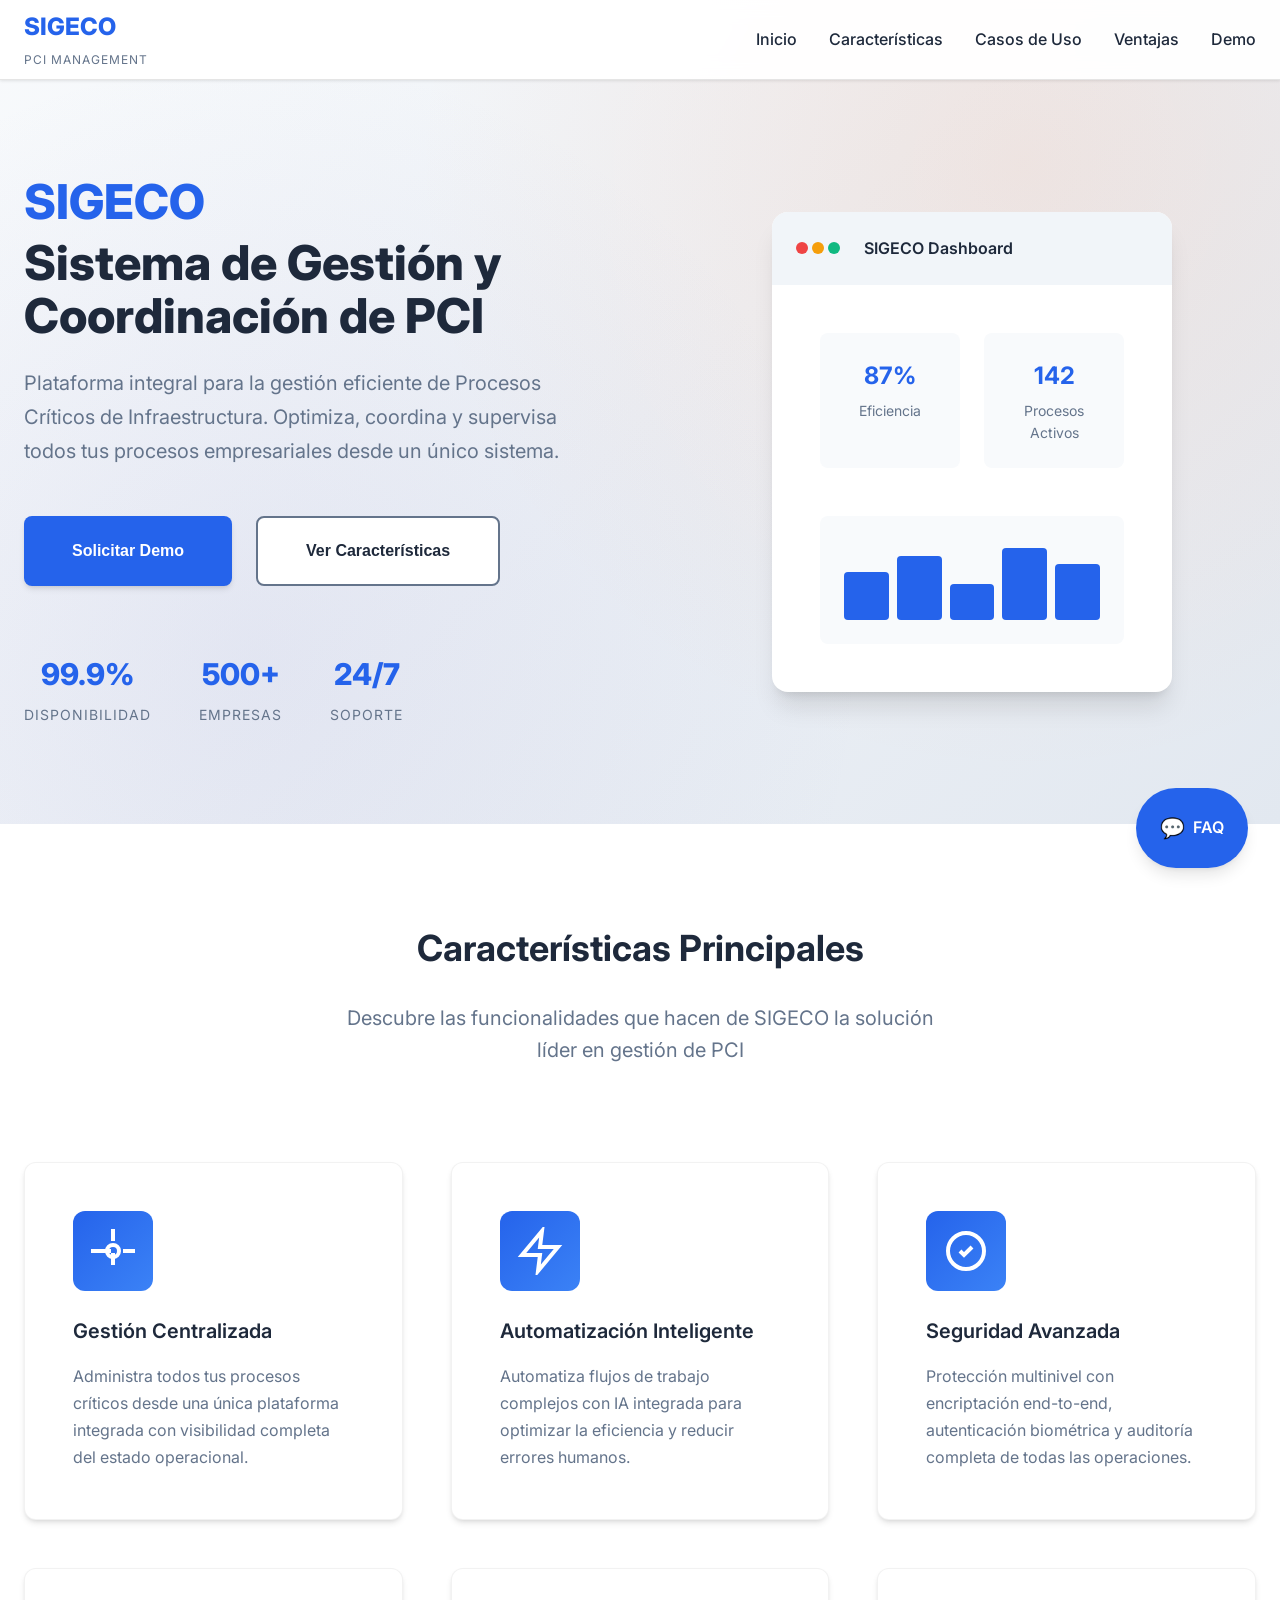
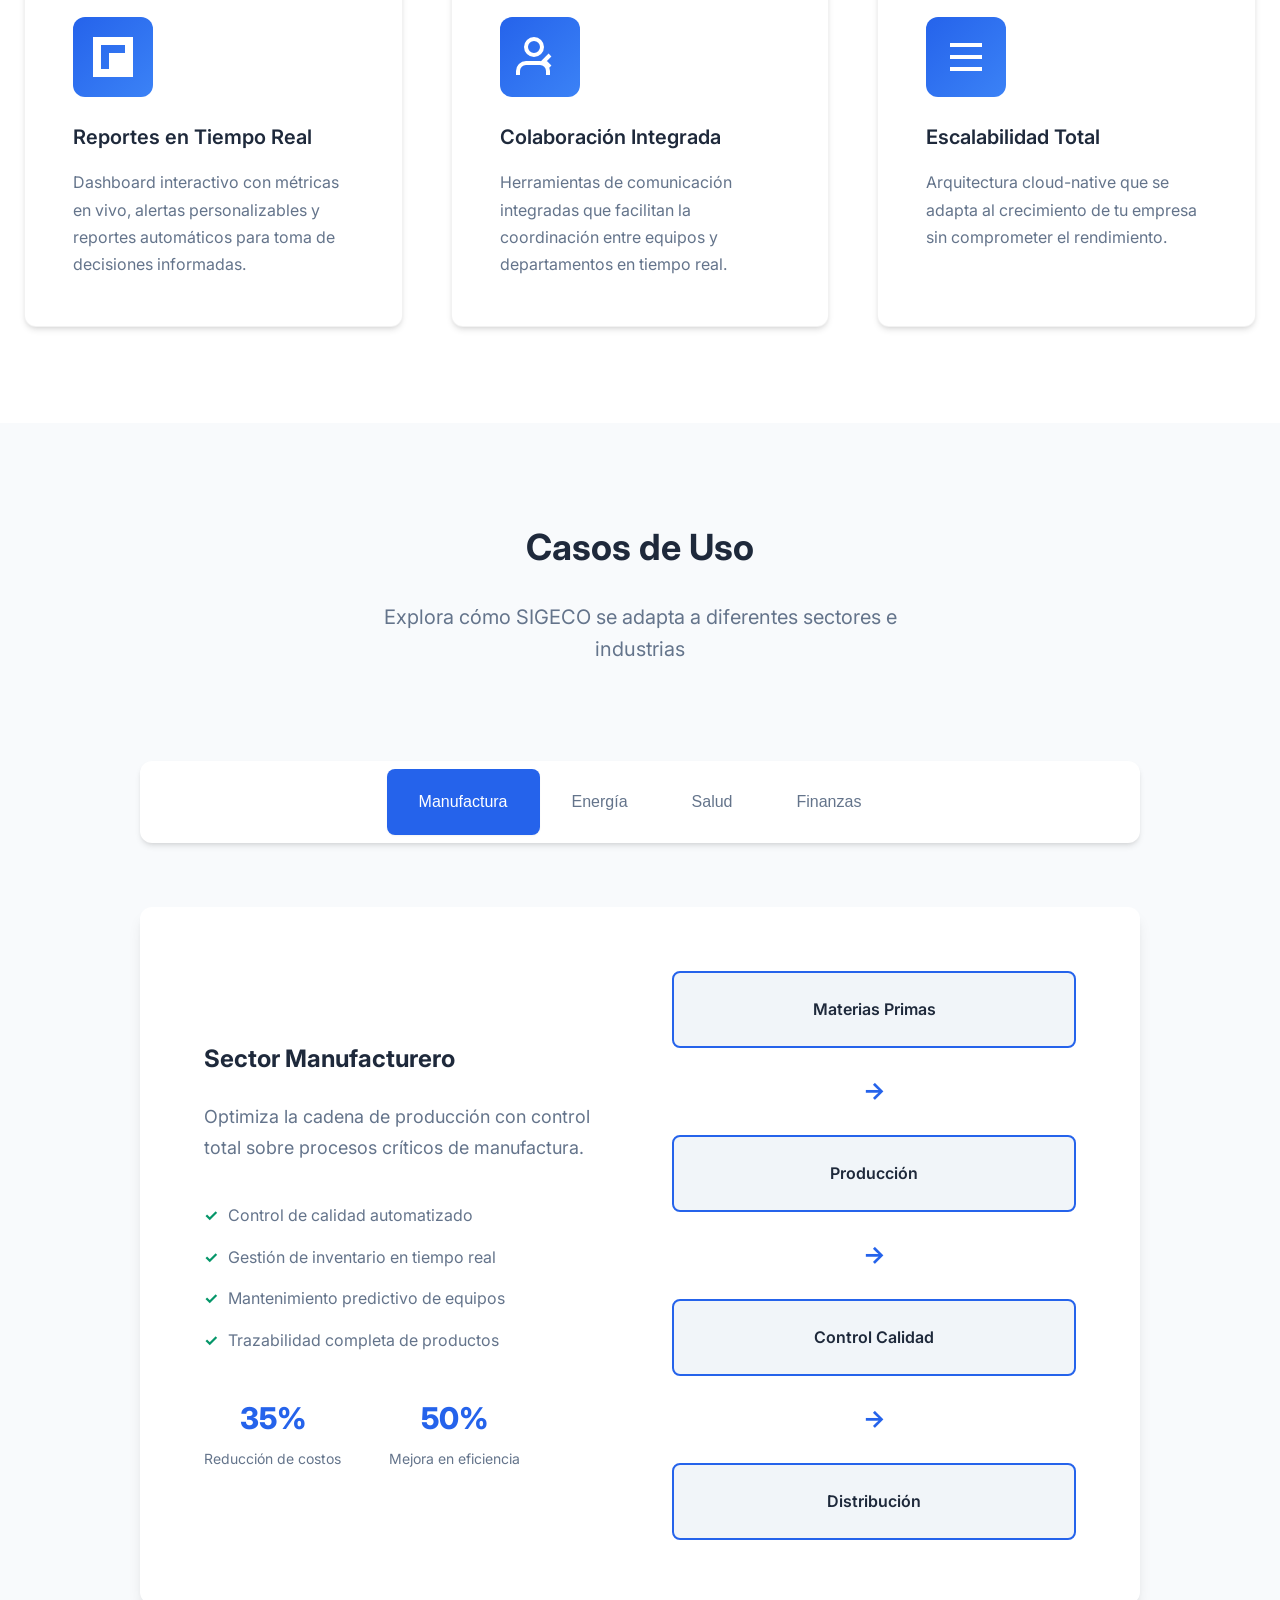
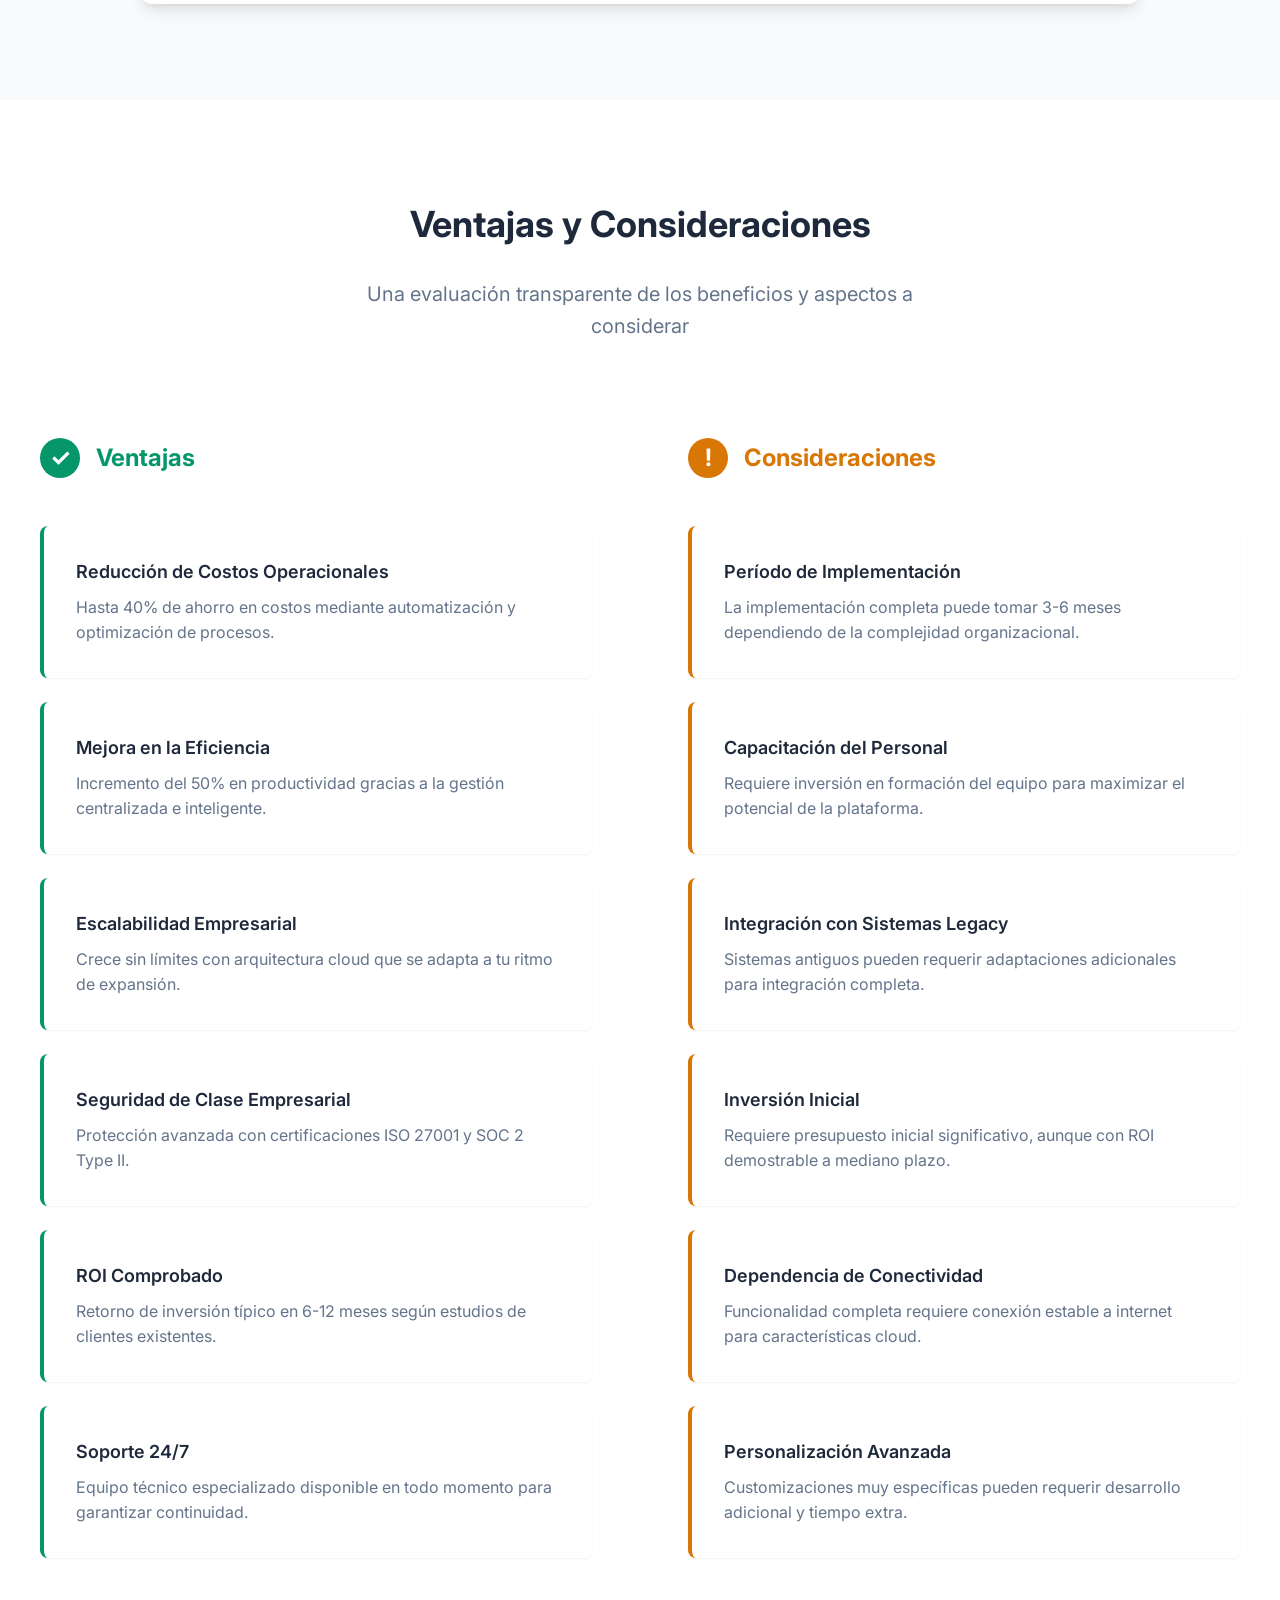
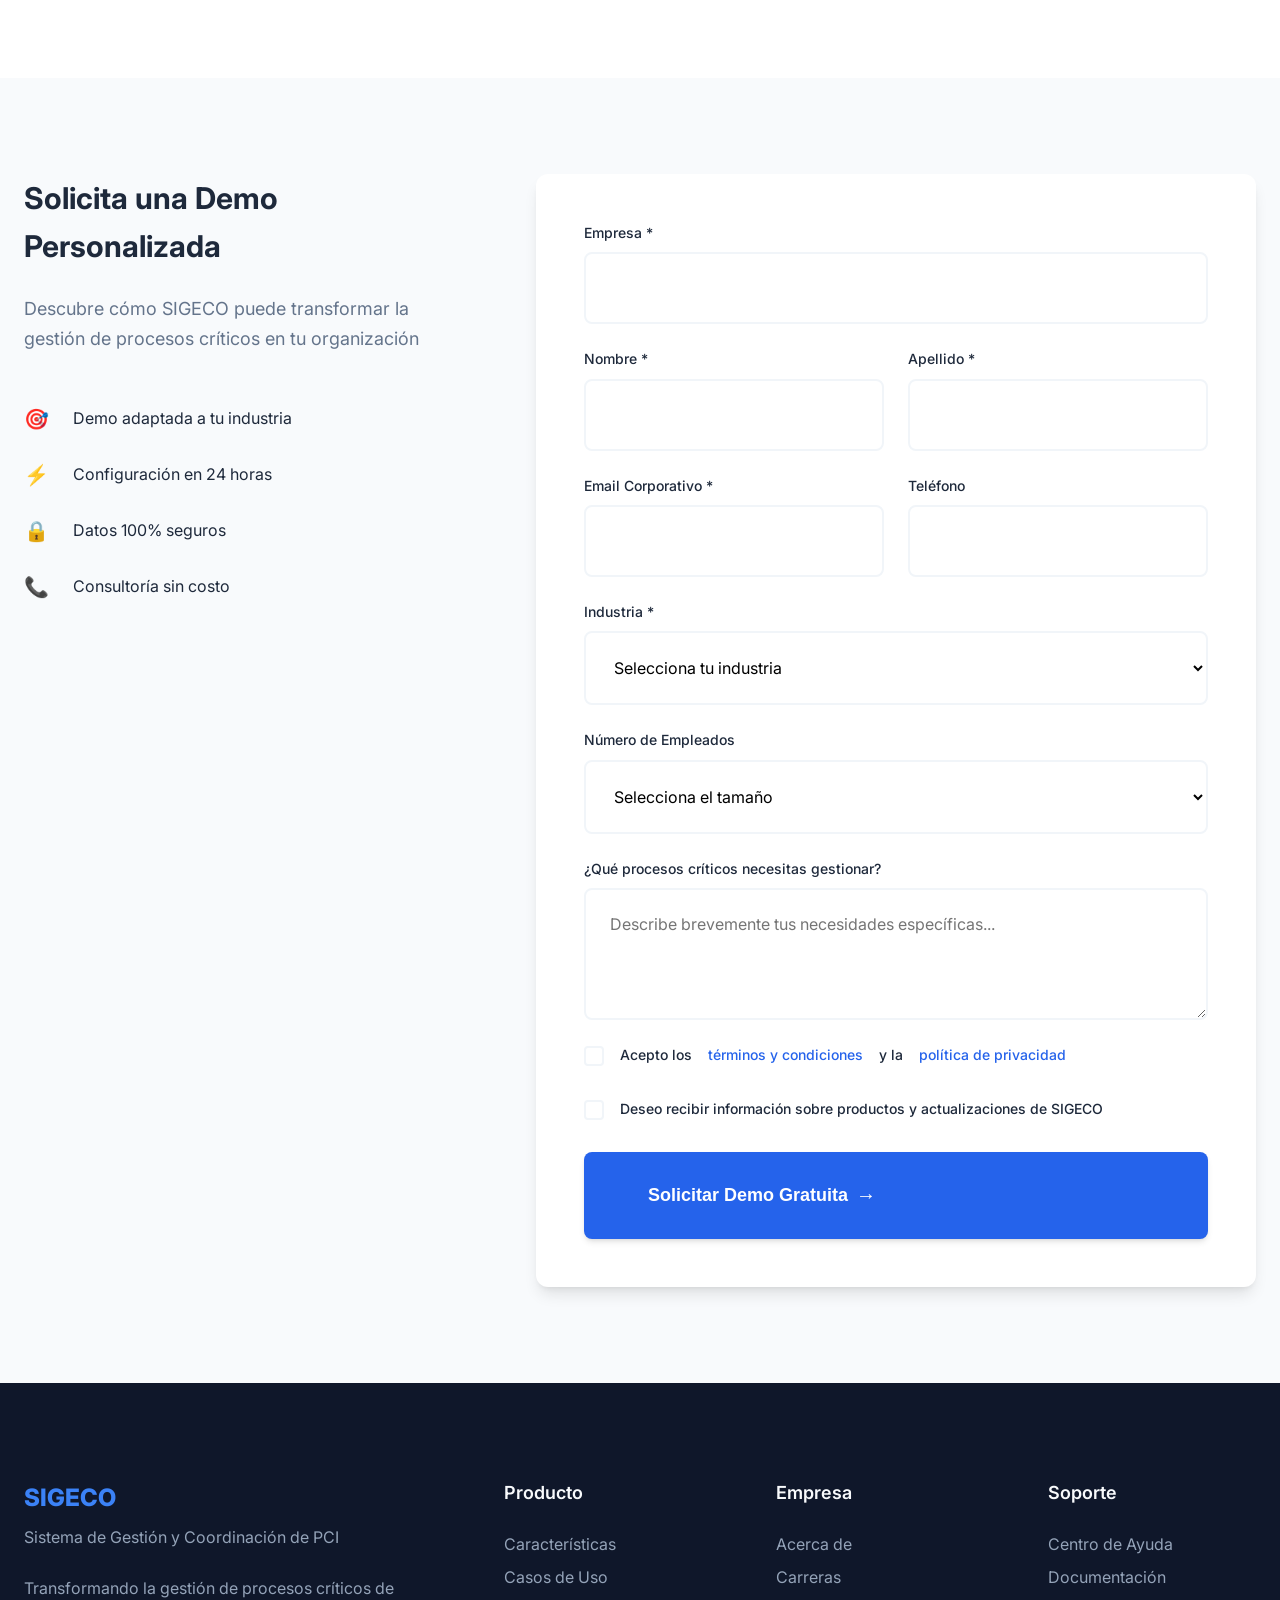
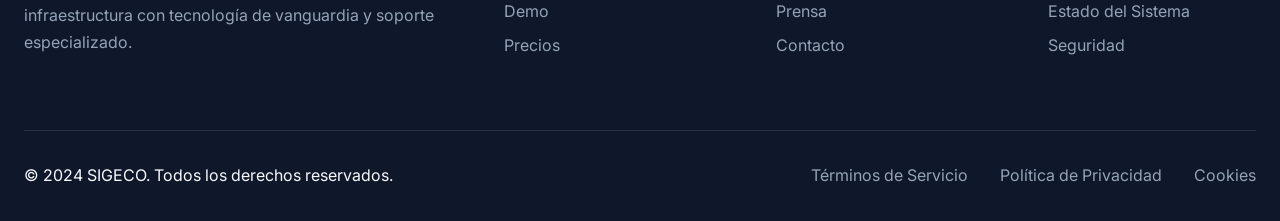
==== index.html @ 0932777c "Complete SIGECO landing page implementation with all required features Co-authored-by: fgarcia93mdz " ====
<!DOCTYPE html>
<html lang="es">
<head>
    <meta charset="UTF-8">
    <meta name="viewport" content="width=device-width, initial-scale=1.0">
    <meta name="description" content="SIGECO - Sistema de Gestión y Coordinación de PCI. Plataforma integral para la gestión eficiente de procesos críticos de infraestructura.">
    <title>SIGECO - Sistema de Gestión y Coordinación de PCI</title>
    <link rel="stylesheet" href="style.css">
    <link rel="preconnect" href="https://fonts.googleapis.com">
    <link rel="preconnect" href="https://fonts.gstatic.com" crossorigin>
    <link href="https://fonts.googleapis.com/css2?family=Inter:wght@300;400;500;600;700;800&display=swap" rel="stylesheet">
</head>
<body>
    <!-- Preloader -->
    <div id="preloader" class="preloader">
        <div class="preloader-spinner">
            <div class="spinner"></div>
            <h2>SIGECO</h2>
            <p>Cargando Sistema de Gestión...</p>
        </div>
    </div>

    <!-- Navigation -->
    <nav class="navbar">
        <div class="nav-container">
            <div class="nav-logo">
                <h1>SIGECO</h1>
                <span>PCI Management</span>
            </div>
            <div class="nav-menu" id="nav-menu">
                <a href="#hero" class="nav-link">Inicio</a>
                <a href="#features" class="nav-link">Características</a>
                <a href="#use-cases" class="nav-link">Casos de Uso</a>
                <a href="#pros-cons" class="nav-link">Ventajas</a>
                <a href="#demo" class="nav-link">Demo</a>
            </div>
            <div class="nav-toggle" id="nav-toggle">
                <span class="bar"></span>
                <span class="bar"></span>
                <span class="bar"></span>
            </div>
        </div>
    </nav>

    <!-- Hero Section -->
    <section id="hero" class="hero">
        <div class="hero-container">
            <div class="hero-content">
                <h1 class="hero-title">
                    <span class="title-highlight">SIGECO</span>
                    Sistema de Gestión y Coordinación de PCI
                </h1>
                <p class="hero-subtitle">
                    Plataforma integral para la gestión eficiente de Procesos Críticos de Infraestructura. 
                    Optimiza, coordina y supervisa todos tus procesos empresariales desde un único sistema.
                </p>
                <div class="hero-buttons">
                    <button class="btn btn-primary" onclick="scrollToDemo()">Solicitar Demo</button>
                    <button class="btn btn-secondary" onclick="scrollToFeatures()">Ver Características</button>
                </div>
                <div class="hero-stats">
                    <div class="stat">
                        <span class="stat-number">99.9%</span>
                        <span class="stat-label">Disponibilidad</span>
                    </div>
                    <div class="stat">
                        <span class="stat-number">500+</span>
                        <span class="stat-label">Empresas</span>
                    </div>
                    <div class="stat">
                        <span class="stat-number">24/7</span>
                        <span class="stat-label">Soporte</span>
                    </div>
                </div>
            </div>
            <div class="hero-visual">
                <div class="hero-card">
                    <div class="card-header">
                        <div class="card-dots">
                            <span></span>
                            <span></span>
                            <span></span>
                        </div>
                        <span class="card-title">SIGECO Dashboard</span>
                    </div>
                    <div class="card-content">
                        <div class="dashboard-metrics">
                            <div class="metric">
                                <div class="metric-value">87%</div>
                                <div class="metric-label">Eficiencia</div>
                            </div>
                            <div class="metric">
                                <div class="metric-value">142</div>
                                <div class="metric-label">Procesos Activos</div>
                            </div>
                        </div>
                        <div class="dashboard-chart">
                            <div class="chart-bars">
                                <div class="bar" style="height: 60%"></div>
                                <div class="bar" style="height: 80%"></div>
                                <div class="bar" style="height: 45%"></div>
                                <div class="bar" style="height: 90%"></div>
                                <div class="bar" style="height: 70%"></div>
                            </div>
                        </div>
                    </div>
                </div>
            </div>
        </div>
    </section>

    <!-- Features Section -->
    <section id="features" class="features">
        <div class="container">
            <div class="section-header">
                <h2 class="section-title">Características Principales</h2>
                <p class="section-subtitle">Descubre las funcionalidades que hacen de SIGECO la solución líder en gestión de PCI</p>
            </div>
            <div class="features-grid">
                <div class="feature-card">
                    <div class="feature-icon">
                        <svg width="48" height="48" viewBox="0 0 24 24" fill="none" stroke="currentColor" stroke-width="2">
                            <circle cx="12" cy="12" r="3"></circle>
                            <path d="M12 1v6m0 6v6m11-7h-6m-6 0H1"></path>
                        </svg>
                    </div>
                    <h3 class="feature-title">Gestión Centralizada</h3>
                    <p class="feature-description">Administra todos tus procesos críticos desde una única plataforma integrada con visibilidad completa del estado operacional.</p>
                </div>
                <div class="feature-card">
                    <div class="feature-icon">
                        <svg width="48" height="48" viewBox="0 0 24 24" fill="none" stroke="currentColor" stroke-width="2">
                            <path d="M13 2L3 14h9l-1 8 10-12h-9l1-8z"></path>
                        </svg>
                    </div>
                    <h3 class="feature-title">Automatización Inteligente</h3>
                    <p class="feature-description">Automatiza flujos de trabajo complejos con IA integrada para optimizar la eficiencia y reducir errores humanos.</p>
                </div>
                <div class="feature-card">
                    <div class="feature-icon">
                        <svg width="48" height="48" viewBox="0 0 24 24" fill="none" stroke="currentColor" stroke-width="2">
                            <path d="M9 12l2 2 4-4m6 2a9 9 0 11-18 0 9 9 0 0118 0z"></path>
                        </svg>
                    </div>
                    <h3 class="feature-title">Seguridad Avanzada</h3>
                    <p class="feature-description">Protección multinivel con encriptación end-to-end, autenticación biométrica y auditoría completa de todas las operaciones.</p>
                </div>
                <div class="feature-card">
                    <div class="feature-icon">
                        <svg width="48" height="48" viewBox="0 0 24 24" fill="none" stroke="currentColor" stroke-width="2">
                            <path d="M3 3v18h18V3H3zm16 16H5V5h14v14zm-8-8h6v2h-6V11zm0 4h6v2h-6v-2z"></path>
                        </svg>
                    </div>
                    <h3 class="feature-title">Reportes en Tiempo Real</h3>
                    <p class="feature-description">Dashboard interactivo con métricas en vivo, alertas personalizables y reportes automáticos para toma de decisiones informadas.</p>
                </div>
                <div class="feature-card">
                    <div class="feature-icon">
                        <svg width="48" height="48" viewBox="0 0 24 24" fill="none" stroke="currentColor" stroke-width="2">
                            <path d="M16 21v-2a4 4 0 00-4-4H5a4 4 0 00-4 4v2m8-10a4 4 0 100-8 4 4 0 000 8zm8 6l-3-3 3-3"></path>
                        </svg>
                    </div>
                    <h3 class="feature-title">Colaboración Integrada</h3>
                    <p class="feature-description">Herramientas de comunicación integradas que facilitan la coordinación entre equipos y departamentos en tiempo real.</p>
                </div>
                <div class="feature-card">
                    <div class="feature-icon">
                        <svg width="48" height="48" viewBox="0 0 24 24" fill="none" stroke="currentColor" stroke-width="2">
                            <path d="M4 6h16M4 12h16M4 18h16"></path>
                        </svg>
                    </div>
                    <h3 class="feature-title">Escalabilidad Total</h3>
                    <p class="feature-description">Arquitectura cloud-native que se adapta al crecimiento de tu empresa sin comprometer el rendimiento.</p>
                </div>
            </div>
        </div>
    </section>

    <!-- Use Cases Section -->
    <section id="use-cases" class="use-cases">
        <div class="container">
            <div class="section-header">
                <h2 class="section-title">Casos de Uso</h2>
                <p class="section-subtitle">Explora cómo SIGECO se adapta a diferentes sectores e industrias</p>
            </div>
            <div class="tabs-container">
                <div class="tabs-header">
                    <button class="tab-button active" data-tab="manufacturing">Manufactura</button>
                    <button class="tab-button" data-tab="energy">Energía</button>
                    <button class="tab-button" data-tab="healthcare">Salud</button>
                    <button class="tab-button" data-tab="finance">Finanzas</button>
                </div>
                <div class="tabs-content">
                    <div id="manufacturing" class="tab-content active">
                        <div class="use-case-content">
                            <div class="use-case-text">
                                <h3>Sector Manufacturero</h3>
                                <p>Optimiza la cadena de producción con control total sobre procesos críticos de manufactura.</p>
                                <ul class="use-case-features">
                                    <li>Control de calidad automatizado</li>
                                    <li>Gestión de inventario en tiempo real</li>
                                    <li>Mantenimiento predictivo de equipos</li>
                                    <li>Trazabilidad completa de productos</li>
                                </ul>
                                <div class="use-case-stats">
                                    <div class="stat-item">
                                        <span class="stat-value">35%</span>
                                        <span class="stat-desc">Reducción de costos</span>
                                    </div>
                                    <div class="stat-item">
                                        <span class="stat-value">50%</span>
                                        <span class="stat-desc">Mejora en eficiencia</span>
                                    </div>
                                </div>
                            </div>
                            <div class="use-case-visual">
                                <div class="manufacturing-diagram">
                                    <div class="process-step">Materias Primas</div>
                                    <div class="process-arrow">→</div>
                                    <div class="process-step">Producción</div>
                                    <div class="process-arrow">→</div>
                                    <div class="process-step">Control Calidad</div>
                                    <div class="process-arrow">→</div>
                                    <div class="process-step">Distribución</div>
                                </div>
                            </div>
                        </div>
                    </div>
                    <div id="energy" class="tab-content">
                        <div class="use-case-content">
                            <div class="use-case-text">
                                <h3>Sector Energético</h3>
                                <p>Gestiona infraestructura crítica energética con máxima confiabilidad y eficiencia operacional.</p>
                                <ul class="use-case-features">
                                    <li>Monitoreo de red eléctrica</li>
                                    <li>Gestión de demanda inteligente</li>
                                    <li>Mantenimiento preventivo</li>
                                    <li>Análisis predictivo de fallos</li>
                                </ul>
                                <div class="use-case-stats">
                                    <div class="stat-item">
                                        <span class="stat-value">99.8%</span>
                                        <span class="stat-desc">Disponibilidad del sistema</span>
                                    </div>
                                    <div class="stat-item">
                                        <span class="stat-value">40%</span>
                                        <span class="stat-desc">Reducción de interrupciones</span>
                                    </div>
                                </div>
                            </div>
                            <div class="use-case-visual">
                                <div class="energy-diagram">
                                    <div class="energy-node">Generación</div>
                                    <div class="energy-node">Transmisión</div>
                                    <div class="energy-node">Distribución</div>
                                    <div class="energy-node">Consumo</div>
                                </div>
                            </div>
                        </div>
                    </div>
                    <div id="healthcare" class="tab-content">
                        <div class="use-case-content">
                            <div class="use-case-text">
                                <h3>Sector Salud</h3>
                                <p>Coordina procesos críticos hospitalarios garantizando la continuidad de servicios médicos esenciales.</p>
                                <ul class="use-case-features">
                                    <li>Gestión de equipos médicos críticos</li>
                                    <li>Coordinación de servicios de emergencia</li>
                                    <li>Control de suministros médicos</li>
                                    <li>Gestión de recursos humanos</li>
                                </ul>
                                <div class="use-case-stats">
                                    <div class="stat-item">
                                        <span class="stat-value">25%</span>
                                        <span class="stat-desc">Mejora en tiempos de respuesta</span>
                                    </div>
                                    <div class="stat-item">
                                        <span class="stat-value">98%</span>
                                        <span class="stat-desc">Disponibilidad de equipos</span>
                                    </div>
                                </div>
                            </div>
                            <div class="use-case-visual">
                                <div class="healthcare-diagram">
                                    <div class="medical-unit">UCI</div>
                                    <div class="medical-unit">Emergencias</div>
                                    <div class="medical-unit">Quirófanos</div>
                                    <div class="medical-unit">Laboratorios</div>
                                </div>
                            </div>
                        </div>
                    </div>
                    <div id="finance" class="tab-content">
                        <div class="use-case-content">
                            <div class="use-case-text">
                                <h3>Sector Financiero</h3>
                                <p>Asegura la continuidad de servicios financieros críticos con máxima seguridad y compliance.</p>
                                <ul class="use-case-features">
                                    <li>Gestión de riesgos operacionales</li>
                                    <li>Continuidad de servicios críticos</li>
                                    <li>Cumplimiento regulatorio automático</li>
                                    <li>Monitoreo de transacciones</li>
                                </ul>
                                <div class="use-case-stats">
                                    <div class="stat-item">
                                        <span class="stat-value">100%</span>
                                        <span class="stat-desc">Cumplimiento normativo</span>
                                    </div>
                                    <div class="stat-item">
                                        <span class="stat-value">60%</span>
                                        <span class="stat-desc">Reducción de riesgos</span>
                                    </div>
                                </div>
                            </div>
                            <div class="use-case-visual">
                                <div class="finance-diagram">
                                    <div class="finance-service">Banca Online</div>
                                    <div class="finance-service">Pagos</div>
                                    <div class="finance-service">Trading</div>
                                    <div class="finance-service">Compliance</div>
                                </div>
                            </div>
                        </div>
                    </div>
                </div>
            </div>
        </div>
    </section>

    <!-- Pros & Cons Section -->
    <section id="pros-cons" class="pros-cons">
        <div class="container">
            <div class="section-header">
                <h2 class="section-title">Ventajas y Consideraciones</h2>
                <p class="section-subtitle">Una evaluación transparente de los beneficios y aspectos a considerar</p>
            </div>
            <div class="pros-cons-grid">
                <div class="pros-section">
                    <h3 class="pros-title">
                        <span class="pros-icon">✓</span>
                        Ventajas
                    </h3>
                    <div class="pros-list">
                        <div class="pro-item">
                            <h4>Reducción de Costos Operacionales</h4>
                            <p>Hasta 40% de ahorro en costos mediante automatización y optimización de procesos.</p>
                        </div>
                        <div class="pro-item">
                            <h4>Mejora en la Eficiencia</h4>
                            <p>Incremento del 50% en productividad gracias a la gestión centralizada e inteligente.</p>
                        </div>
                        <div class="pro-item">
                            <h4>Escalabilidad Empresarial</h4>
                            <p>Crece sin límites con arquitectura cloud que se adapta a tu ritmo de expansión.</p>
                        </div>
                        <div class="pro-item">
                            <h4>Seguridad de Clase Empresarial</h4>
                            <p>Protección avanzada con certificaciones ISO 27001 y SOC 2 Type II.</p>
                        </div>
                        <div class="pro-item">
                            <h4>ROI Comprobado</h4>
                            <p>Retorno de inversión típico en 6-12 meses según estudios de clientes existentes.</p>
                        </div>
                        <div class="pro-item">
                            <h4>Soporte 24/7</h4>
                            <p>Equipo técnico especializado disponible en todo momento para garantizar continuidad.</p>
                        </div>
                    </div>
                </div>
                <div class="cons-section">
                    <h3 class="cons-title">
                        <span class="cons-icon">!</span>
                        Consideraciones
                    </h3>
                    <div class="cons-list">
                        <div class="con-item">
                            <h4>Período de Implementación</h4>
                            <p>La implementación completa puede tomar 3-6 meses dependiendo de la complejidad organizacional.</p>
                        </div>
                        <div class="con-item">
                            <h4>Capacitación del Personal</h4>
                            <p>Requiere inversión en formación del equipo para maximizar el potencial de la plataforma.</p>
                        </div>
                        <div class="con-item">
                            <h4>Integración con Sistemas Legacy</h4>
                            <p>Sistemas antiguos pueden requerir adaptaciones adicionales para integración completa.</p>
                        </div>
                        <div class="con-item">
                            <h4>Inversión Inicial</h4>
                            <p>Requiere presupuesto inicial significativo, aunque con ROI demostrable a mediano plazo.</p>
                        </div>
                        <div class="con-item">
                            <h4>Dependencia de Conectividad</h4>
                            <p>Funcionalidad completa requiere conexión estable a internet para características cloud.</p>
                        </div>
                        <div class="con-item">
                            <h4>Personalización Avanzada</h4>
                            <p>Customizaciones muy específicas pueden requerir desarrollo adicional y tiempo extra.</p>
                        </div>
                    </div>
                </div>
            </div>
        </div>
    </section>

    <!-- Demo Form Section -->
    <section id="demo" class="demo">
        <div class="container">
            <div class="demo-content">
                <div class="demo-info">
                    <h2 class="demo-title">Solicita una Demo Personalizada</h2>
                    <p class="demo-subtitle">Descubre cómo SIGECO puede transformar la gestión de procesos críticos en tu organización</p>
                    <div class="demo-benefits">
                        <div class="benefit-item">
                            <span class="benefit-icon">🎯</span>
                            <span>Demo adaptada a tu industria</span>
                        </div>
                        <div class="benefit-item">
                            <span class="benefit-icon">⚡</span>
                            <span>Configuración en 24 horas</span>
                        </div>
                        <div class="benefit-item">
                            <span class="benefit-icon">🔒</span>
                            <span>Datos 100% seguros</span>
                        </div>
                        <div class="benefit-item">
                            <span class="benefit-icon">📞</span>
                            <span>Consultoría sin costo</span>
                        </div>
                    </div>
                </div>
                <div class="demo-form-container">
                    <form id="demo-form" class="demo-form">
                        <div class="form-group">
                            <label for="company">Empresa *</label>
                            <input type="text" id="company" name="company" required>
                        </div>
                        <div class="form-row">
                            <div class="form-group">
                                <label for="firstName">Nombre *</label>
                                <input type="text" id="firstName" name="firstName" required>
                            </div>
                            <div class="form-group">
                                <label for="lastName">Apellido *</label>
                                <input type="text" id="lastName" name="lastName" required>
                            </div>
                        </div>
                        <div class="form-row">
                            <div class="form-group">
                                <label for="email">Email Corporativo *</label>
                                <input type="email" id="email" name="email" required>
                            </div>
                            <div class="form-group">
                                <label for="phone">Teléfono</label>
                                <input type="tel" id="phone" name="phone">
                            </div>
                        </div>
                        <div class="form-group">
                            <label for="industry">Industria *</label>
                            <select id="industry" name="industry" required>
                                <option value="">Selecciona tu industria</option>
                                <option value="manufacturing">Manufactura</option>
                                <option value="energy">Energía y Utilities</option>
                                <option value="healthcare">Salud</option>
                                <option value="finance">Servicios Financieros</option>
                                <option value="retail">Retail</option>
                                <option value="logistics">Logística y Transporte</option>
                                <option value="other">Otro</option>
                            </select>
                        </div>
                        <div class="form-group">
                            <label for="employees">Número de Empleados</label>
                            <select id="employees" name="employees">
                                <option value="">Selecciona el tamaño</option>
                                <option value="1-50">1-50 empleados</option>
                                <option value="51-200">51-200 empleados</option>
                                <option value="201-1000">201-1000 empleados</option>
                                <option value="1000+">Más de 1000 empleados</option>
                            </select>
                        </div>
                        <div class="form-group">
                            <label for="message">¿Qué procesos críticos necesitas gestionar?</label>
                            <textarea id="message" name="message" rows="4" placeholder="Describe brevemente tus necesidades específicas..."></textarea>
                        </div>
                        <div class="form-group checkbox-group">
                            <label class="checkbox-label">
                                <input type="checkbox" id="terms" name="terms" required>
                                <span class="checkbox-custom"></span>
                                Acepto los <a href="#" class="link">términos y condiciones</a> y la <a href="#" class="link">política de privacidad</a>
                            </label>
                        </div>
                        <div class="form-group checkbox-group">
                            <label class="checkbox-label">
                                <input type="checkbox" id="newsletter" name="newsletter">
                                <span class="checkbox-custom"></span>
                                Deseo recibir información sobre productos y actualizaciones de SIGECO
                            </label>
                        </div>
                        <button type="submit" class="btn btn-primary btn-large">
                            Solicitar Demo Gratuita
                            <span class="btn-arrow">→</span>
                        </button>
                    </form>
                </div>
            </div>
        </div>
    </section>

    <!-- FAQ Floating Chat -->
    <div id="faq-chat" class="faq-chat">
        <div class="faq-toggle" id="faq-toggle">
            <span class="faq-icon">💬</span>
            <span class="faq-text">FAQ</span>
        </div>
        <div class="faq-panel" id="faq-panel">
            <div class="faq-header">
                <h3>Preguntas Frecuentes</h3>
                <button class="faq-close" id="faq-close">×</button>
            </div>
            <div class="faq-content">
                <div class="faq-item">
                    <button class="faq-question" data-faq="1">
                        ¿Qué tiempo toma implementar SIGECO?
                        <span class="faq-arrow">+</span>
                    </button>
                    <div class="faq-answer" id="faq-1">
                        <p>El tiempo de implementación varía según el tamaño y complejidad de tu organización. Típicamente:</p>
                        <ul>
                            <li>Empresas pequeñas (1-50 empleados): 4-8 semanas</li>
                            <li>Empresas medianas (51-500 empleados): 8-16 semanas</li>
                            <li>Empresas grandes (500+ empleados): 16-24 semanas</li>
                        </ul>
                        <p>Incluimos migración de datos, capacitación y soporte completo durante todo el proceso.</p>
                    </div>
                </div>
                <div class="faq-item">
                    <button class="faq-question" data-faq="2">
                        ¿SIGECO se integra con nuestros sistemas actuales?
                        <span class="faq-arrow">+</span>
                    </button>
                    <div class="faq-answer" id="faq-2">
                        <p>Sí, SIGECO cuenta con más de 200 integraciones pre-construidas con sistemas populares como:</p>
                        <ul>
                            <li>ERP: SAP, Oracle, Microsoft Dynamics</li>
                            <li>CRM: Salesforce, HubSpot, Microsoft CRM</li>
                            <li>Herramientas de productividad: Microsoft 365, Google Workspace</li>
                            <li>Sistemas de monitoreo: Nagios, Zabbix, DataDog</li>
                        </ul>
                        <p>También ofrecemos APIs REST y webhooks para integraciones personalizadas.</p>
                    </div>
                </div>
                <div class="faq-item">
                    <button class="faq-question" data-faq="3">
                        ¿Qué nivel de seguridad ofrece la plataforma?
                        <span class="faq-arrow">+</span>
                    </button>
                    <div class="faq-answer" id="faq-3">
                        <p>SIGECO implementa seguridad de nivel empresarial con:</p>
                        <ul>
                            <li>Encriptación AES-256 en tránsito y en reposo</li>
                            <li>Autenticación multifactor (MFA) obligatoria</li>
                            <li>Certificaciones ISO 27001, SOC 2 Type II</li>
                            <li>Auditorías de seguridad trimestrales</li>
                            <li>Backup automático con recuperación point-in-time</li>
                            <li>Cumplimiento GDPR, CCPA y regulaciones locales</li>
                        </ul>
                    </div>
                </div>
                <div class="faq-item">
                    <button class="faq-question" data-faq="4">
                        ¿Cuál es el costo de SIGECO?
                        <span class="faq-arrow">+</span>
                    </button>
                    <div class="faq-answer" id="faq-4">
                        <p>Ofrecemos planes flexibles basados en el tamaño de tu organización y funcionalidades requeridas:</p>
                        <ul>
                            <li><strong>Starter:</strong> Para equipos de 1-25 usuarios</li>
                            <li><strong>Professional:</strong> Para empresas de 25-100 usuarios</li>
                            <li><strong>Enterprise:</strong> Para organizaciones de 100+ usuarios</li>
                            <li><strong>Custom:</strong> Soluciones personalizadas para grandes corporaciones</li>
                        </ul>
                        <p>Contacta con nuestro equipo para una cotización personalizada y demo gratuita.</p>
                    </div>
                </div>
                <div class="faq-item">
                    <button class="faq-question" data-faq="5">
                        ¿Qué soporte técnico está incluido?
                        <span class="faq-arrow">+</span>
                    </button>
                    <div class="faq-answer" id="faq-5">
                        <p>Todos nuestros planes incluyen:</p>
                        <ul>
                            <li>Soporte técnico 24/7 vía email, chat y teléfono</li>
                            <li>Gerente de cuenta dedicado</li>
                            <li>Capacitación inicial completa para tu equipo</li>
                            <li>Documentación técnica y base de conocimientos</li>
                            <li>Actualizaciones automáticas sin costo adicional</li>
                            <li>SLA garantizado de 99.9% de disponibilidad</li>
                        </ul>
                    </div>
                </div>
            </div>
        </div>
    </div>

    <!-- Footer -->
    <footer class="footer">
        <div class="container">
            <div class="footer-content">
                <div class="footer-section">
                    <div class="footer-logo">
                        <h3>SIGECO</h3>
                        <p>Sistema de Gestión y Coordinación de PCI</p>
                    </div>
                    <p class="footer-description">
                        Transformando la gestión de procesos críticos de infraestructura con tecnología de vanguardia y soporte especializado.
                    </p>
                </div>
                <div class="footer-section">
                    <h4>Producto</h4>
                    <ul class="footer-links">
                        <li><a href="#features">Características</a></li>
                        <li><a href="#use-cases">Casos de Uso</a></li>
                        <li><a href="#demo">Demo</a></li>
                        <li><a href="#">Precios</a></li>
                    </ul>
                </div>
                <div class="footer-section">
                    <h4>Empresa</h4>
                    <ul class="footer-links">
                        <li><a href="#">Acerca de</a></li>
                        <li><a href="#">Carreras</a></li>
                        <li><a href="#">Prensa</a></li>
                        <li><a href="#">Contacto</a></li>
                    </ul>
                </div>
                <div class="footer-section">
                    <h4>Soporte</h4>
                    <ul class="footer-links">
                        <li><a href="#">Centro de Ayuda</a></li>
                        <li><a href="#">Documentación</a></li>
                        <li><a href="#">Estado del Sistema</a></li>
                        <li><a href="#">Seguridad</a></li>
                    </ul>
                </div>
            </div>
            <div class="footer-bottom">
                <p>&copy; 2024 SIGECO. Todos los derechos reservados.</p>
                <div class="footer-legal">
                    <a href="#">Términos de Servicio</a>
                    <a href="#">Política de Privacidad</a>
                    <a href="#">Cookies</a>
                </div>
            </div>
        </div>
    </footer>

    <script src="script.js"></script>
</body>
</html>
---- style.css ----
/* CSS Custom Properties */
:root {
    /* Colors */
    --primary-color: #2563eb;
    --primary-dark: #1d4ed8;
    --primary-light: #3b82f6;
    --secondary-color: #64748b;
    --accent-color: #10b981;
    --success-color: #059669;
    --warning-color: #d97706;
    --error-color: #dc2626;
    
    /* Text Colors */
    --text-primary: #1e293b;
    --text-secondary: #64748b;
    --text-muted: #94a3b8;
    --text-light: #f8fafc;
    
    /* Background Colors */
    --bg-primary: #ffffff;
    --bg-secondary: #f8fafc;
    --bg-accent: #f1f5f9;
    --bg-dark: #0f172a;
    --bg-gradient: linear-gradient(135deg, #667eea 0%, #764ba2 100%);
    
    /* Shadows */
    --shadow-sm: 0 1px 2px 0 rgb(0 0 0 / 0.05);
    --shadow-md: 0 4px 6px -1px rgb(0 0 0 / 0.1), 0 2px 4px -2px rgb(0 0 0 / 0.1);
    --shadow-lg: 0 10px 15px -3px rgb(0 0 0 / 0.1), 0 4px 6px -4px rgb(0 0 0 / 0.1);
    --shadow-xl: 0 20px 25px -5px rgb(0 0 0 / 0.1), 0 8px 10px -6px rgb(0 0 0 / 0.1);
    
    /* Typography */
    --font-family: 'Inter', -apple-system, BlinkMacSystemFont, 'Segoe UI', sans-serif;
    --font-size-xs: 0.75rem;
    --font-size-sm: 0.875rem;
    --font-size-base: 1rem;
    --font-size-lg: 1.125rem;
    --font-size-xl: 1.25rem;
    --font-size-2xl: 1.5rem;
    --font-size-3xl: 1.875rem;
    --font-size-4xl: 2.25rem;
    --font-size-5xl: 3rem;
    --font-size-6xl: 3.75rem;
    
    /* Spacing */
    --spacing-xs: 0.25rem;
    --spacing-sm: 0.5rem;
    --spacing-md: 1rem;
    --spacing-lg: 1.5rem;
    --spacing-xl: 2rem;
    --spacing-2xl: 3rem;
    --spacing-3xl: 4rem;
    --spacing-4xl: 6rem;
    
    /* Border Radius */
    --border-radius-sm: 0.25rem;
    --border-radius-md: 0.375rem;
    --border-radius-lg: 0.5rem;
    --border-radius-xl: 0.75rem;
    --border-radius-2xl: 1rem;
    --border-radius-full: 9999px;
    
    /* Transitions */
    --transition-fast: 150ms ease-in-out;
    --transition-normal: 300ms ease-in-out;
    --transition-slow: 500ms ease-in-out;
    
    /* Layout */
    --container-max-width: 1280px;
    --navbar-height: 80px;
}

/* Reset and Base Styles */
* {
    margin: 0;
    padding: 0;
    box-sizing: border-box;
}

html {
    scroll-behavior: smooth;
    font-size: 16px;
}

body {
    font-family: var(--font-family);
    line-height: 1.6;
    color: var(--text-primary);
    background-color: var(--bg-primary);
    overflow-x: hidden;
}

.container {
    max-width: var(--container-max-width);
    margin: 0 auto;
    padding: 0 var(--spacing-lg);
}

/* Preloader Styles */
.preloader {
    position: fixed;
    top: 0;
    left: 0;
    width: 100%;
    height: 100%;
    background: linear-gradient(135deg, var(--primary-color), var(--primary-dark));
    display: flex;
    align-items: center;
    justify-content: center;
    z-index: 10000;
    transition: opacity var(--transition-slow), visibility var(--transition-slow);
}

.preloader.hidden {
    opacity: 0;
    visibility: hidden;
}

.preloader-spinner {
    text-align: center;
    color: white;
}

.spinner {
    width: 60px;
    height: 60px;
    border: 3px solid rgba(255, 255, 255, 0.3);
    border-top: 3px solid white;
    border-radius: 50%;
    margin: 0 auto var(--spacing-lg);
    animation: spin 1s linear infinite;
}

.preloader h2 {
    font-size: var(--font-size-3xl);
    font-weight: 700;
    margin-bottom: var(--spacing-sm);
    letter-spacing: 2px;
}

.preloader p {
    font-size: var(--font-size-lg);
    opacity: 0.9;
}

@keyframes spin {
    0% { transform: rotate(0deg); }
    100% { transform: rotate(360deg); }
}

/* Navigation Styles */
.navbar {
    position: fixed;
    top: 0;
    left: 0;
    width: 100%;
    height: var(--navbar-height);
    background: rgba(255, 255, 255, 0.95);
    backdrop-filter: blur(10px);
    border-bottom: 1px solid rgba(0, 0, 0, 0.1);
    z-index: 1000;
    transition: all var(--transition-normal);
}

.nav-container {
    display: flex;
    align-items: center;
    justify-content: space-between;
    height: 100%;
    max-width: var(--container-max-width);
    margin: 0 auto;
    padding: 0 var(--spacing-lg);
}

.nav-logo h1 {
    font-size: var(--font-size-2xl);
    font-weight: 800;
    color: var(--primary-color);
    margin-bottom: 0;
}

.nav-logo span {
    font-size: var(--font-size-xs);
    color: var(--text-secondary);
    text-transform: uppercase;
    letter-spacing: 1px;
}

.nav-menu {
    display: flex;
    align-items: center;
    gap: var(--spacing-xl);
}

.nav-link {
    text-decoration: none;
    color: var(--text-primary);
    font-weight: 500;
    transition: color var(--transition-fast);
    position: relative;
}

.nav-link:hover {
    color: var(--primary-color);
}

.nav-link::after {
    content: '';
    position: absolute;
    bottom: -5px;
    left: 0;
    width: 0;
    height: 2px;
    background: var(--primary-color);
    transition: width var(--transition-normal);
}

.nav-link:hover::after {
    width: 100%;
}

.nav-toggle {
    display: none;
    flex-direction: column;
    cursor: pointer;
    gap: 4px;
}

.bar {
    width: 25px;
    height: 3px;
    background: var(--text-primary);
    transition: var(--transition-fast);
}

.nav-toggle.active .bar:nth-child(1) {
    transform: rotate(45deg) translate(5px, 5px);
}

.nav-toggle.active .bar:nth-child(2) {
    opacity: 0;
}

.nav-toggle.active .bar:nth-child(3) {
    transform: rotate(-45deg) translate(7px, -6px);
}

/* Hero Section */
.hero {
    padding: calc(var(--navbar-height) + var(--spacing-4xl)) 0 var(--spacing-4xl);
    background: linear-gradient(135deg, #f8fafc 0%, #e2e8f0 100%);
    position: relative;
    overflow: hidden;
}

.hero::before {
    content: '';
    position: absolute;
    top: 0;
    left: 0;
    right: 0;
    bottom: 0;
    background-image: 
        radial-gradient(circle at 20% 80%, rgba(120, 119, 198, 0.1) 0%, transparent 50%),
        radial-gradient(circle at 80% 20%, rgba(255, 119, 48, 0.1) 0%, transparent 50%);
    pointer-events: none;
}

.hero-container {
    display: grid;
    grid-template-columns: 1fr 1fr;
    gap: var(--spacing-4xl);
    align-items: center;
    max-width: var(--container-max-width);
    margin: 0 auto;
    padding: 0 var(--spacing-lg);
    position: relative;
    z-index: 1;
}

.hero-title {
    font-size: var(--font-size-5xl);
    font-weight: 800;
    line-height: 1.1;
    margin-bottom: var(--spacing-lg);
    color: var(--text-primary);
}

.title-highlight {
    color: var(--primary-color);
    display: block;
    margin-bottom: var(--spacing-sm);
}

.hero-subtitle {
    font-size: var(--font-size-xl);
    color: var(--text-secondary);
    margin-bottom: var(--spacing-2xl);
    line-height: 1.7;
}

.hero-buttons {
    display: flex;
    gap: var(--spacing-lg);
    margin-bottom: var(--spacing-3xl);
}

.btn {
    padding: var(--spacing-lg) var(--spacing-2xl);
    border: none;
    border-radius: var(--border-radius-lg);
    font-size: var(--font-size-base);
    font-weight: 600;
    cursor: pointer;
    transition: all var(--transition-normal);
    text-decoration: none;
    display: inline-flex;
    align-items: center;
    gap: var(--spacing-sm);
}

.btn-primary {
    background: var(--primary-color);
    color: white;
    box-shadow: var(--shadow-md);
}

.btn-primary:hover {
    background: var(--primary-dark);
    transform: translateY(-2px);
    box-shadow: var(--shadow-lg);
}

.btn-secondary {
    background: white;
    color: var(--text-primary);
    border: 2px solid var(--text-secondary);
}

.btn-secondary:hover {
    border-color: var(--primary-color);
    color: var(--primary-color);
    transform: translateY(-2px);
}

.btn-large {
    padding: var(--spacing-xl) var(--spacing-3xl);
    font-size: var(--font-size-lg);
}

.btn-arrow {
    font-size: var(--font-size-xl);
    transition: transform var(--transition-fast);
}

.btn:hover .btn-arrow {
    transform: translateX(4px);
}

.hero-stats {
    display: flex;
    gap: var(--spacing-2xl);
}

.stat {
    text-align: center;
}

.stat-number {
    display: block;
    font-size: var(--font-size-3xl);
    font-weight: 800;
    color: var(--primary-color);
    margin-bottom: var(--spacing-xs);
}

.stat-label {
    font-size: var(--font-size-sm);
    color: var(--text-secondary);
    text-transform: uppercase;
    letter-spacing: 1px;
}

.hero-visual {
    display: flex;
    justify-content: center;
    align-items: center;
}

.hero-card {
    background: white;
    border-radius: var(--border-radius-2xl);
    box-shadow: var(--shadow-xl);
    overflow: hidden;
    width: 100%;
    max-width: 400px;
    animation: float 6s ease-in-out infinite;
}

@keyframes float {
    0%, 100% { transform: translateY(0px); }
    50% { transform: translateY(-20px); }
}

.card-header {
    background: var(--bg-accent);
    padding: var(--spacing-lg);
    display: flex;
    align-items: center;
    gap: var(--spacing-lg);
}

.card-dots {
    display: flex;
    gap: var(--spacing-xs);
}

.card-dots span {
    width: 12px;
    height: 12px;
    border-radius: 50%;
    background: var(--text-muted);
}

.card-dots span:nth-child(1) { background: #ef4444; }
.card-dots span:nth-child(2) { background: #f59e0b; }
.card-dots span:nth-child(3) { background: #10b981; }

.card-title {
    font-weight: 600;
    color: var(--text-primary);
}

.card-content {
    padding: var(--spacing-2xl);
}

.dashboard-metrics {
    display: grid;
    grid-template-columns: 1fr 1fr;
    gap: var(--spacing-lg);
    margin-bottom: var(--spacing-2xl);
}

.metric {
    text-align: center;
    padding: var(--spacing-lg);
    background: var(--bg-secondary);
    border-radius: var(--border-radius-lg);
}

.metric-value {
    font-size: var(--font-size-2xl);
    font-weight: 700;
    color: var(--primary-color);
    margin-bottom: var(--spacing-xs);
}

.metric-label {
    font-size: var(--font-size-sm);
    color: var(--text-secondary);
}

.dashboard-chart {
    background: var(--bg-secondary);
    border-radius: var(--border-radius-lg);
    padding: var(--spacing-lg);
}

.chart-bars {
    display: flex;
    align-items: end;
    gap: var(--spacing-sm);
    height: 80px;
}

.bar {
    flex: 1;
    background: var(--primary-color);
    border-radius: var(--border-radius-sm);
    animation: growBar 2s ease-out;
}

@keyframes growBar {
    from { height: 0; }
}

/* Section Styles */
section {
    padding: var(--spacing-4xl) 0;
}

.section-header {
    text-align: center;
    margin-bottom: var(--spacing-4xl);
}

.section-title {
    font-size: var(--font-size-4xl);
    font-weight: 700;
    color: var(--text-primary);
    margin-bottom: var(--spacing-lg);
}

.section-subtitle {
    font-size: var(--font-size-xl);
    color: var(--text-secondary);
    max-width: 600px;
    margin: 0 auto;
}

/* Features Section */
.features {
    background: var(--bg-primary);
}

.features-grid {
    display: grid;
    grid-template-columns: repeat(auto-fit, minmax(350px, 1fr));
    gap: var(--spacing-2xl);
}

.feature-card {
    background: white;
    padding: var(--spacing-2xl);
    border-radius: var(--border-radius-xl);
    box-shadow: var(--shadow-md);
    transition: all var(--transition-normal);
    border: 1px solid rgba(0, 0, 0, 0.05);
}

.feature-card:hover {
    transform: translateY(-5px);
    box-shadow: var(--shadow-lg);
}

.feature-icon {
    width: 80px;
    height: 80px;
    background: linear-gradient(135deg, var(--primary-color), var(--primary-light));
    border-radius: var(--border-radius-xl);
    display: flex;
    align-items: center;
    justify-content: center;
    margin-bottom: var(--spacing-lg);
    color: white;
}

.feature-title {
    font-size: var(--font-size-xl);
    font-weight: 600;
    color: var(--text-primary);
    margin-bottom: var(--spacing-md);
}

.feature-description {
    color: var(--text-secondary);
    line-height: 1.7;
}

/* Use Cases Section */
.use-cases {
    background: var(--bg-secondary);
}

.tabs-container {
    max-width: 1000px;
    margin: 0 auto;
}

.tabs-header {
    display: flex;
    justify-content: center;
    margin-bottom: var(--spacing-3xl);
    background: white;
    border-radius: var(--border-radius-xl);
    padding: var(--spacing-sm);
    box-shadow: var(--shadow-md);
}

.tab-button {
    background: none;
    border: none;
    padding: var(--spacing-lg) var(--spacing-xl);
    font-size: var(--font-size-base);
    font-weight: 500;
    color: var(--text-secondary);
    cursor: pointer;
    border-radius: var(--border-radius-lg);
    transition: all var(--transition-fast);
    position: relative;
}

.tab-button.active {
    background: var(--primary-color);
    color: white;
    box-shadow: var(--shadow-sm);
}

.tab-button:hover:not(.active) {
    background: var(--bg-accent);
    color: var(--text-primary);
}

.tab-content {
    display: none;
    background: white;
    border-radius: var(--border-radius-xl);
    padding: var(--spacing-3xl);
    box-shadow: var(--shadow-lg);
    animation: fadeIn 0.5s ease-in-out;
}

.tab-content.active {
    display: block;
}

@keyframes fadeIn {
    from { opacity: 0; transform: translateY(20px); }
    to { opacity: 1; transform: translateY(0); }
}

.use-case-content {
    display: grid;
    grid-template-columns: 1fr 1fr;
    gap: var(--spacing-3xl);
    align-items: center;
}

.use-case-text h3 {
    font-size: var(--font-size-2xl);
    font-weight: 700;
    color: var(--text-primary);
    margin-bottom: var(--spacing-lg);
}

.use-case-text p {
    font-size: var(--font-size-lg);
    color: var(--text-secondary);
    margin-bottom: var(--spacing-xl);
    line-height: 1.7;
}

.use-case-features {
    list-style: none;
    margin-bottom: var(--spacing-xl);
}

.use-case-features li {
    padding: var(--spacing-sm) 0;
    color: var(--text-secondary);
    position: relative;
    padding-left: var(--spacing-lg);
}

.use-case-features li::before {
    content: '✓';
    position: absolute;
    left: 0;
    color: var(--success-color);
    font-weight: bold;
}

.use-case-stats {
    display: flex;
    gap: var(--spacing-2xl);
}

.stat-item {
    text-align: center;
}

.stat-value {
    display: block;
    font-size: var(--font-size-3xl);
    font-weight: 800;
    color: var(--primary-color);
    margin-bottom: var(--spacing-xs);
}

.stat-desc {
    font-size: var(--font-size-sm);
    color: var(--text-secondary);
}

.use-case-visual {
    display: flex;
    justify-content: center;
    align-items: center;
}

.manufacturing-diagram,
.energy-diagram,
.healthcare-diagram,
.finance-diagram {
    display: flex;
    flex-direction: column;
    gap: var(--spacing-lg);
    width: 100%;
}

.process-step,
.energy-node,
.medical-unit,
.finance-service {
    background: var(--bg-accent);
    padding: var(--spacing-lg);
    border-radius: var(--border-radius-lg);
    text-align: center;
    font-weight: 600;
    color: var(--text-primary);
    border: 2px solid var(--primary-color);
}

.process-arrow {
    text-align: center;
    font-size: var(--font-size-2xl);
    color: var(--primary-color);
    font-weight: bold;
}

.energy-diagram {
    flex-direction: row;
    flex-wrap: wrap;
}

.healthcare-diagram,
.finance-diagram {
    display: grid;
    grid-template-columns: 1fr 1fr;
    gap: var(--spacing-lg);
}

/* Pros & Cons Section */
.pros-cons {
    background: var(--bg-primary);
}

.pros-cons-grid {
    display: grid;
    grid-template-columns: 1fr 1fr;
    gap: var(--spacing-4xl);
    max-width: 1200px;
    margin: 0 auto;
}

.pros-title,
.cons-title {
    display: flex;
    align-items: center;
    gap: var(--spacing-md);
    font-size: var(--font-size-2xl);
    font-weight: 700;
    margin-bottom: var(--spacing-2xl);
}

.pros-icon {
    width: 40px;
    height: 40px;
    background: var(--success-color);
    color: white;
    border-radius: 50%;
    display: flex;
    align-items: center;
    justify-content: center;
    font-weight: bold;
}

.cons-icon {
    width: 40px;
    height: 40px;
    background: var(--warning-color);
    color: white;
    border-radius: 50%;
    display: flex;
    align-items: center;
    justify-content: center;
    font-weight: bold;
}

.pros-title {
    color: var(--success-color);
}

.cons-title {
    color: var(--warning-color);
}

.pro-item,
.con-item {
    background: white;
    padding: var(--spacing-xl);
    border-radius: var(--border-radius-lg);
    margin-bottom: var(--spacing-lg);
    box-shadow: var(--shadow-sm);
    border-left: 4px solid var(--success-color);
    transition: transform var(--transition-fast);
}

.con-item {
    border-left-color: var(--warning-color);
}

.pro-item:hover,
.con-item:hover {
    transform: translateX(5px);
}

.pro-item h4,
.con-item h4 {
    font-size: var(--font-size-lg);
    font-weight: 600;
    color: var(--text-primary);
    margin-bottom: var(--spacing-sm);
}

.pro-item p,
.con-item p {
    color: var(--text-secondary);
    line-height: 1.6;
}

/* Demo Section */
.demo {
    background: var(--bg-secondary);
}

.demo-content {
    display: grid;
    grid-template-columns: 1fr 1fr;
    gap: var(--spacing-4xl);
    align-items: start;
}

.demo-title {
    font-size: var(--font-size-3xl);
    font-weight: 700;
    color: var(--text-primary);
    margin-bottom: var(--spacing-lg);
}

.demo-subtitle {
    font-size: var(--font-size-lg);
    color: var(--text-secondary);
    margin-bottom: var(--spacing-2xl);
    line-height: 1.7;
}

.demo-benefits {
    display: flex;
    flex-direction: column;
    gap: var(--spacing-lg);
}

.benefit-item {
    display: flex;
    align-items: center;
    gap: var(--spacing-lg);
    font-size: var(--font-size-base);
    color: var(--text-primary);
}

.benefit-icon {
    font-size: var(--font-size-xl);
}

.demo-form-container {
    background: white;
    padding: var(--spacing-2xl);
    border-radius: var(--border-radius-xl);
    box-shadow: var(--shadow-lg);
}

.demo-form {
    display: flex;
    flex-direction: column;
    gap: var(--spacing-lg);
}

.form-group {
    display: flex;
    flex-direction: column;
}

.form-row {
    display: grid;
    grid-template-columns: 1fr 1fr;
    gap: var(--spacing-lg);
}

.form-group label {
    font-weight: 500;
    color: var(--text-primary);
    margin-bottom: var(--spacing-sm);
    font-size: var(--font-size-sm);
}

.form-group input,
.form-group select,
.form-group textarea {
    padding: var(--spacing-lg);
    border: 2px solid var(--bg-accent);
    border-radius: var(--border-radius-lg);
    font-size: var(--font-size-base);
    font-family: var(--font-family);
    transition: all var(--transition-fast);
    background: white;
}

.form-group input:focus,
.form-group select:focus,
.form-group textarea:focus {
    outline: none;
    border-color: var(--primary-color);
    box-shadow: 0 0 0 3px rgba(37, 99, 235, 0.1);
}

.checkbox-group {
    flex-direction: row;
    align-items: start;
    gap: var(--spacing-md);
}

.checkbox-label {
    display: flex;
    align-items: start;
    gap: var(--spacing-md);
    font-size: var(--font-size-sm);
    line-height: 1.5;
    cursor: pointer;
}

.checkbox-label input[type="checkbox"] {
    display: none;
}

.checkbox-custom {
    width: 20px;
    height: 20px;
    border: 2px solid var(--bg-accent);
    border-radius: var(--border-radius-sm);
    display: flex;
    align-items: center;
    justify-content: center;
    flex-shrink: 0;
    margin-top: 2px;
    transition: all var(--transition-fast);
}

.checkbox-label input[type="checkbox"]:checked + .checkbox-custom {
    background: var(--primary-color);
    border-color: var(--primary-color);
}

.checkbox-label input[type="checkbox"]:checked + .checkbox-custom::after {
    content: '✓';
    color: white;
    font-size: var(--font-size-sm);
    font-weight: bold;
}

.link {
    color: var(--primary-color);
    text-decoration: none;
}

.link:hover {
    text-decoration: underline;
}

/* FAQ Chat */
.faq-chat {
    position: fixed;
    bottom: var(--spacing-xl);
    right: var(--spacing-xl);
    z-index: 1000;
}

.faq-toggle {
    background: var(--primary-color);
    color: white;
    padding: var(--spacing-lg);
    border-radius: var(--border-radius-full);
    cursor: pointer;
    display: flex;
    align-items: center;
    gap: var(--spacing-sm);
    box-shadow: var(--shadow-lg);
    transition: all var(--transition-normal);
    font-weight: 600;
}

.faq-toggle:hover {
    background: var(--primary-dark);
    transform: scale(1.05);
}

.faq-icon {
    font-size: var(--font-size-xl);
}

.faq-panel {
    position: absolute;
    bottom: calc(100% + var(--spacing-lg));
    right: 0;
    width: 400px;
    max-height: 500px;
    background: white;
    border-radius: var(--border-radius-xl);
    box-shadow: var(--shadow-xl);
    display: none;
    flex-direction: column;
    overflow: hidden;
    animation: slideUp 0.3s ease-out;
}

.faq-panel.active {
    display: flex;
}

@keyframes slideUp {
    from {
        opacity: 0;
        transform: translateY(20px);
    }
    to {
        opacity: 1;
        transform: translateY(0);
    }
}

.faq-header {
    background: var(--bg-accent);
    padding: var(--spacing-lg) var(--spacing-xl);
    display: flex;
    align-items: center;
    justify-content: space-between;
    border-bottom: 1px solid rgba(0, 0, 0, 0.1);
}

.faq-header h3 {
    font-size: var(--font-size-lg);
    font-weight: 600;
    color: var(--text-primary);
}

.faq-close {
    background: none;
    border: none;
    font-size: var(--font-size-2xl);
    color: var(--text-secondary);
    cursor: pointer;
    transition: color var(--transition-fast);
}

.faq-close:hover {
    color: var(--text-primary);
}

.faq-content {
    padding: var(--spacing-lg);
    overflow-y: auto;
}

.faq-item {
    border-bottom: 1px solid rgba(0, 0, 0, 0.1);
    margin-bottom: var(--spacing-lg);
}

.faq-item:last-child {
    border-bottom: none;
    margin-bottom: 0;
}

.faq-question {
    width: 100%;
    background: none;
    border: none;
    text-align: left;
    padding: var(--spacing-lg) 0;
    font-size: var(--font-size-base);
    font-weight: 600;
    color: var(--text-primary);
    cursor: pointer;
    display: flex;
    align-items: center;
    justify-content: space-between;
    transition: color var(--transition-fast);
}

.faq-question:hover {
    color: var(--primary-color);
}

.faq-arrow {
    font-size: var(--font-size-xl);
    font-weight: 300;
    transition: transform var(--transition-fast);
}

.faq-question.active .faq-arrow {
    transform: rotate(45deg);
}

.faq-answer {
    max-height: 0;
    overflow: hidden;
    transition: max-height var(--transition-normal);
    padding: 0;
}

.faq-answer.active {
    max-height: 500px;
    padding-bottom: var(--spacing-lg);
}

.faq-answer p {
    color: var(--text-secondary);
    line-height: 1.6;
    margin-bottom: var(--spacing-md);
}

.faq-answer ul {
    margin-left: var(--spacing-lg);
    margin-bottom: var(--spacing-md);
}

.faq-answer li {
    color: var(--text-secondary);
    margin-bottom: var(--spacing-sm);
}

/* Footer */
.footer {
    background: var(--bg-dark);
    color: var(--text-light);
    padding: var(--spacing-4xl) 0 var(--spacing-xl);
}

.footer-content {
    display: grid;
    grid-template-columns: 2fr 1fr 1fr 1fr;
    gap: var(--spacing-3xl);
    margin-bottom: var(--spacing-3xl);
}

.footer-logo h3 {
    font-size: var(--font-size-2xl);
    font-weight: 800;
    color: var(--primary-light);
    margin-bottom: var(--spacing-sm);
}

.footer-logo p {
    color: var(--text-muted);
    margin-bottom: var(--spacing-lg);
}

.footer-description {
    color: var(--text-muted);
    line-height: 1.7;
}

.footer-section h4 {
    font-size: var(--font-size-lg);
    font-weight: 600;
    margin-bottom: var(--spacing-lg);
    color: var(--text-light);
}

.footer-links {
    list-style: none;
}

.footer-links li {
    margin-bottom: var(--spacing-sm);
}

.footer-links a {
    color: var(--text-muted);
    text-decoration: none;
    transition: color var(--transition-fast);
}

.footer-links a:hover {
    color: var(--primary-light);
}

.footer-bottom {
    display: flex;
    justify-content: space-between;
    align-items: center;
    padding-top: var(--spacing-xl);
    border-top: 1px solid rgba(255, 255, 255, 0.1);
}

.footer-legal {
    display: flex;
    gap: var(--spacing-xl);
}

.footer-legal a {
    color: var(--text-muted);
    text-decoration: none;
    transition: color var(--transition-fast);
}

.footer-legal a:hover {
    color: var(--primary-light);
}

/* Responsive Design */
@media (max-width: 1024px) {
    .hero-container {
        grid-template-columns: 1fr;
        gap: var(--spacing-2xl);
        text-align: center;
    }
    
    .use-case-content {
        grid-template-columns: 1fr;
        gap: var(--spacing-2xl);
    }
    
    .demo-content {
        grid-template-columns: 1fr;
        gap: var(--spacing-2xl);
    }
    
    .pros-cons-grid {
        grid-template-columns: 1fr;
        gap: var(--spacing-2xl);
    }
    
    .footer-content {
        grid-template-columns: 1fr 1fr;
        gap: var(--spacing-2xl);
    }
}

@media (max-width: 768px) {
    :root {
        --navbar-height: 70px;
        --font-size-5xl: 2.5rem;
        --font-size-4xl: 2rem;
        --font-size-3xl: 1.75rem;
    }
    
    .nav-menu {
        position: fixed;
        top: var(--navbar-height);
        left: -100%;
        width: 100%;
        height: calc(100vh - var(--navbar-height));
        background: white;
        flex-direction: column;
        justify-content: start;
        padding-top: var(--spacing-2xl);
        transition: left var(--transition-normal);
        box-shadow: var(--shadow-lg);
    }
    
    .nav-menu.active {
        left: 0;
    }
    
    .nav-toggle {
        display: flex;
    }
    
    .hero {
        padding: calc(var(--navbar-height) + var(--spacing-2xl)) 0 var(--spacing-2xl);
    }
    
    .hero-buttons {
        flex-direction: column;
        align-items: center;
    }
    
    .hero-stats {
        justify-content: center;
    }
    
    .features-grid {
        grid-template-columns: 1fr;
    }
    
    .tabs-header {
        flex-wrap: wrap;
        gap: var(--spacing-sm);
    }
    
    .tab-button {
        flex: 1;
        min-width: 120px;
    }
    
    .form-row {
        grid-template-columns: 1fr;
    }
    
    .faq-panel {
        width: calc(100vw - 2 * var(--spacing-xl));
        max-width: 350px;
    }
    
    .footer-content {
        grid-template-columns: 1fr;
        text-align: center;
    }
    
    .footer-bottom {
        flex-direction: column;
        gap: var(--spacing-lg);
        text-align: center;
    }
}

@media (max-width: 480px) {
    .container {
        padding: 0 var(--spacing-md);
    }
    
    .nav-container {
        padding: 0 var(--spacing-md);
    }
    
    .hero-card {
        max-width: 100%;
    }
    
    .use-case-stats {
        flex-direction: column;
        text-align: center;
    }
    
    .demo-benefits {
        text-align: center;
    }
    
    .faq-chat {
        bottom: var(--spacing-lg);
        right: var(--spacing-lg);
    }
    
    .faq-panel {
        width: calc(100vw - 2 * var(--spacing-lg));
    }
}

/* Print Styles */
@media print {
    .navbar,
    .faq-chat,
    .preloader {
        display: none !important;
    }
    
    .hero {
        padding-top: var(--spacing-2xl);
    }
    
    * {
        box-shadow: none !important;
    }
}
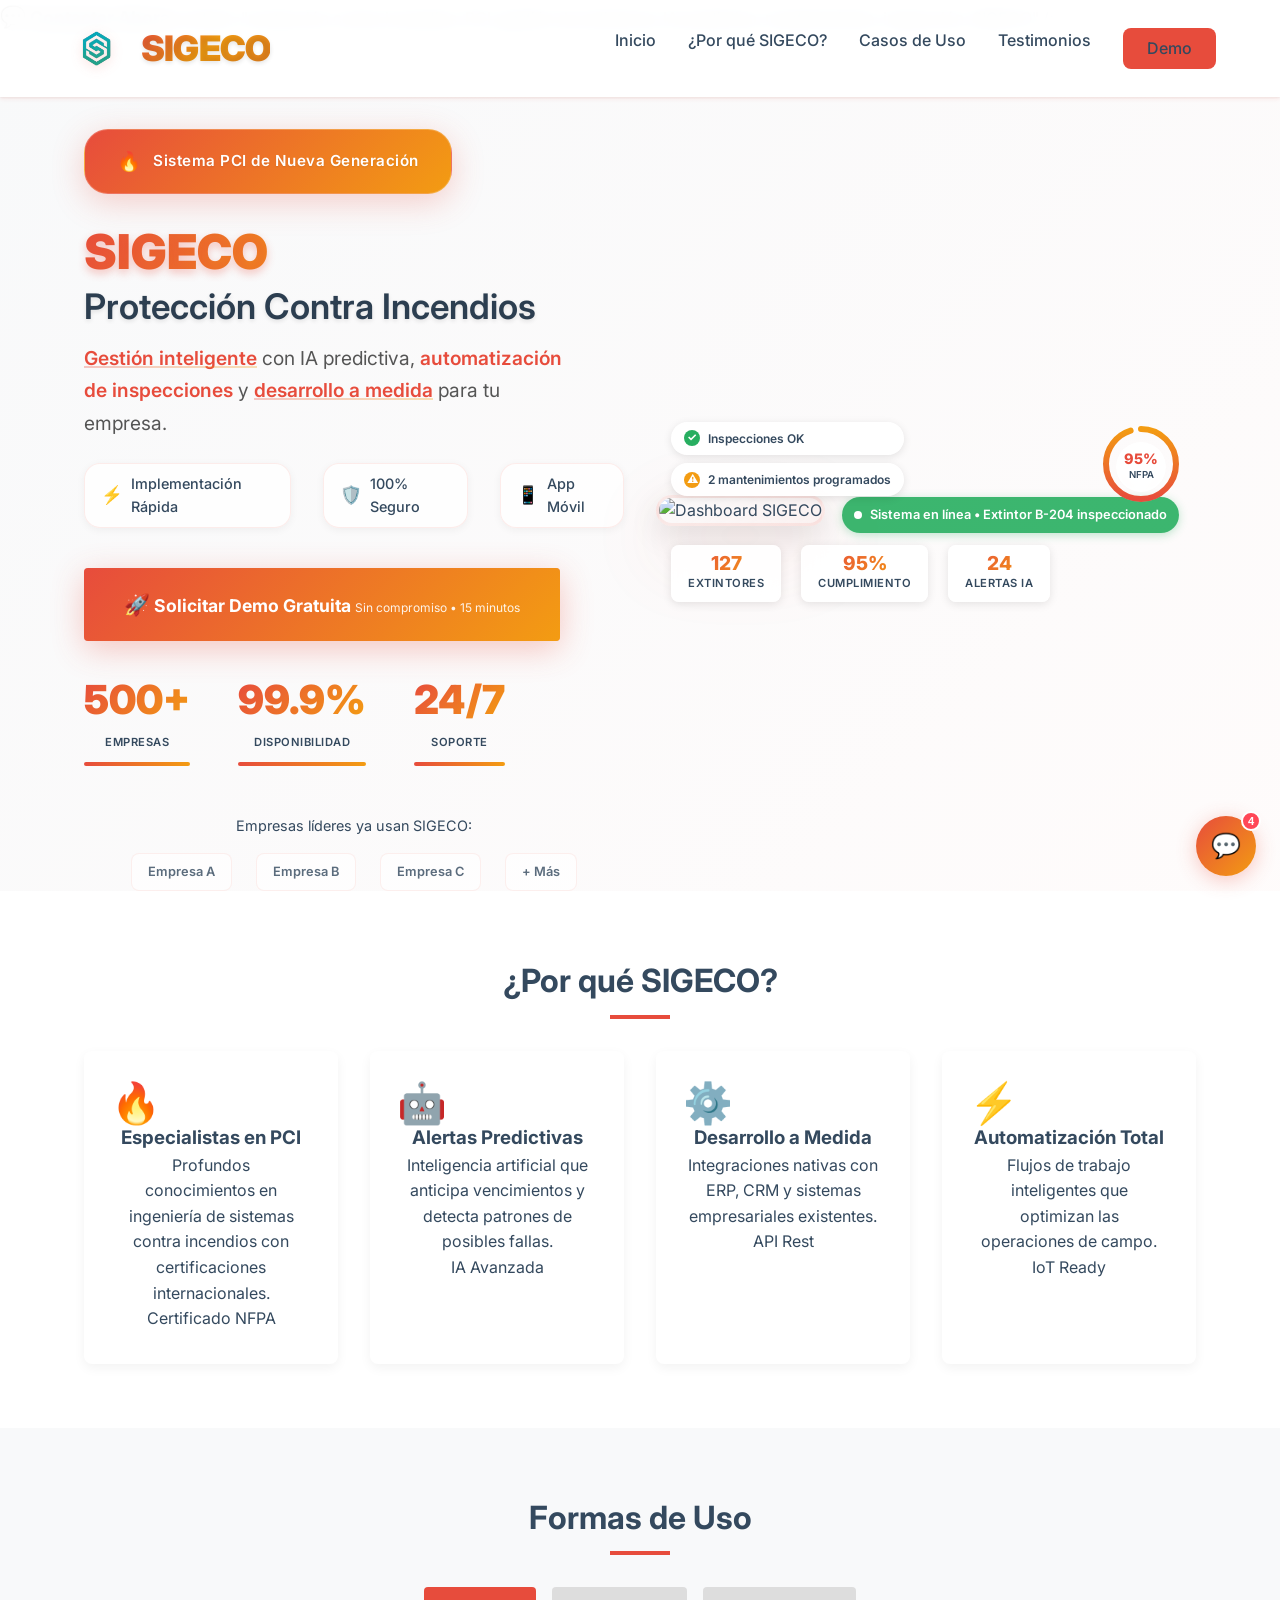
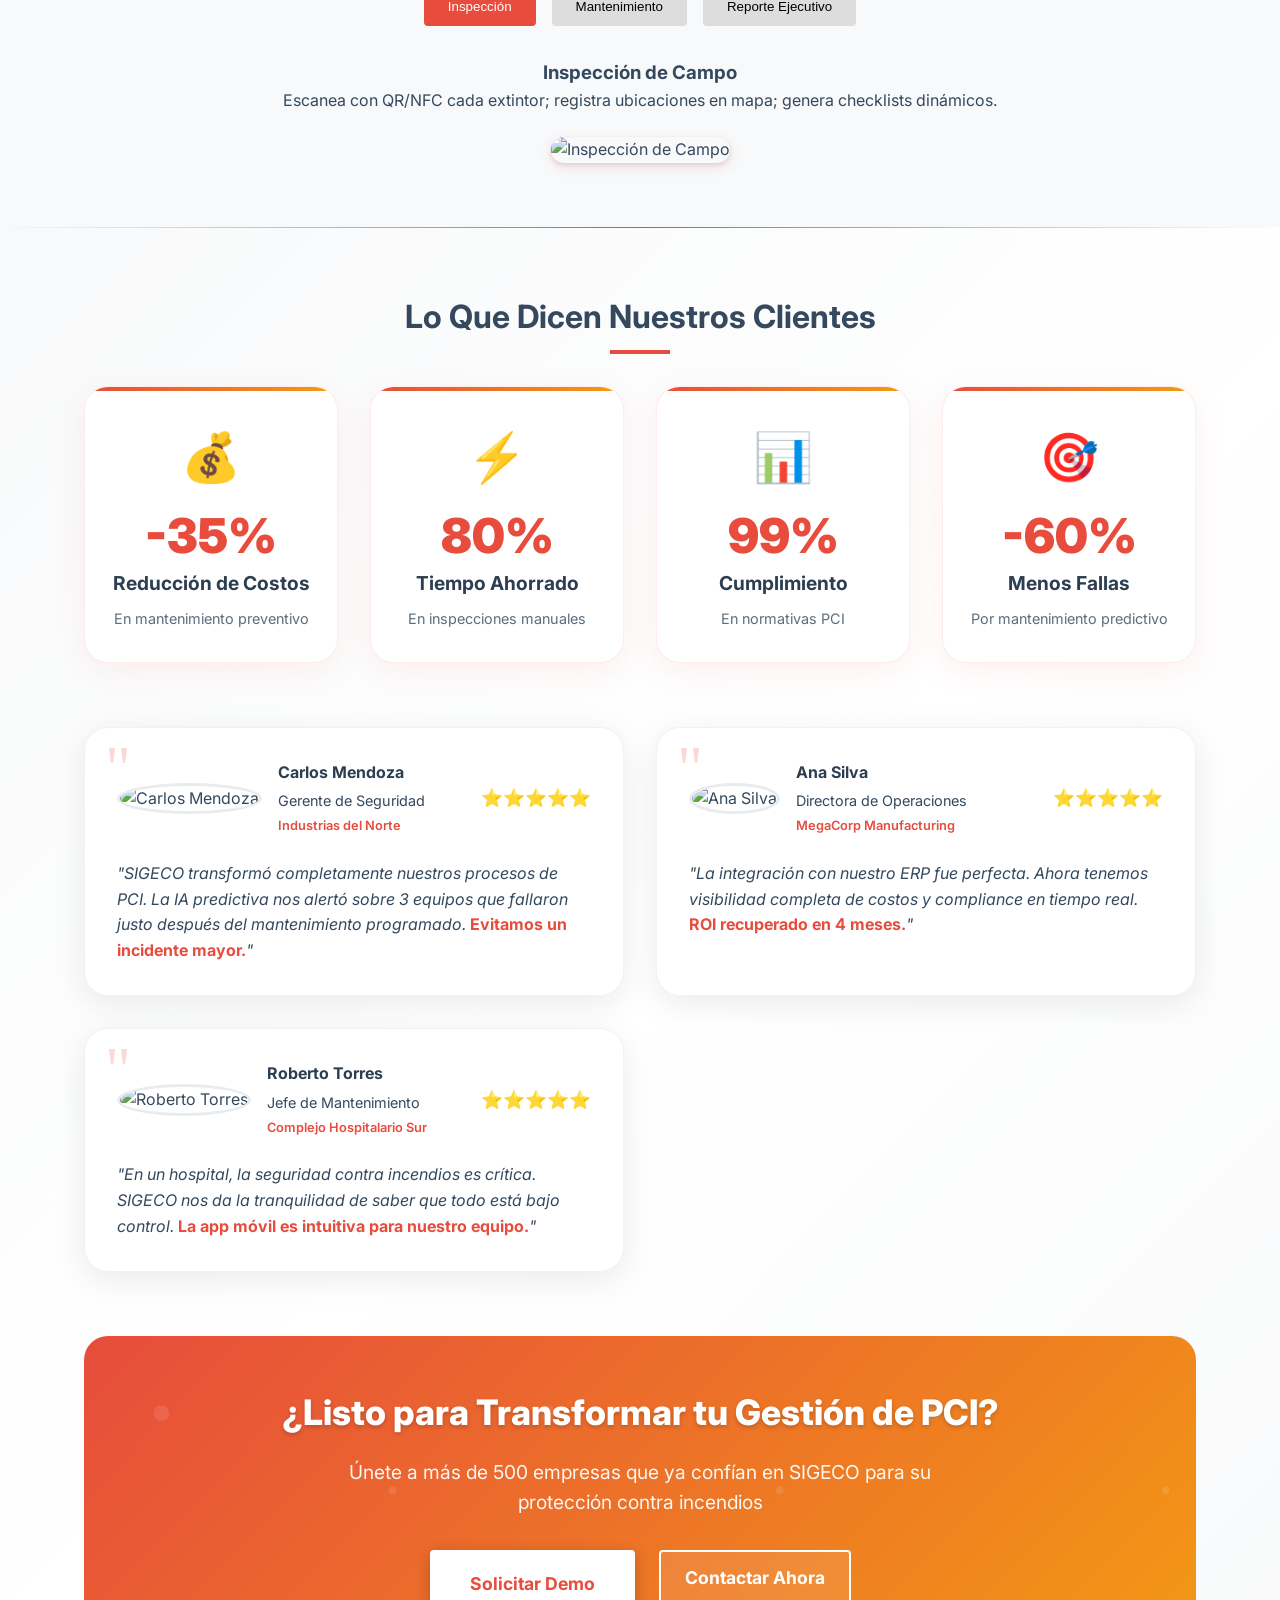
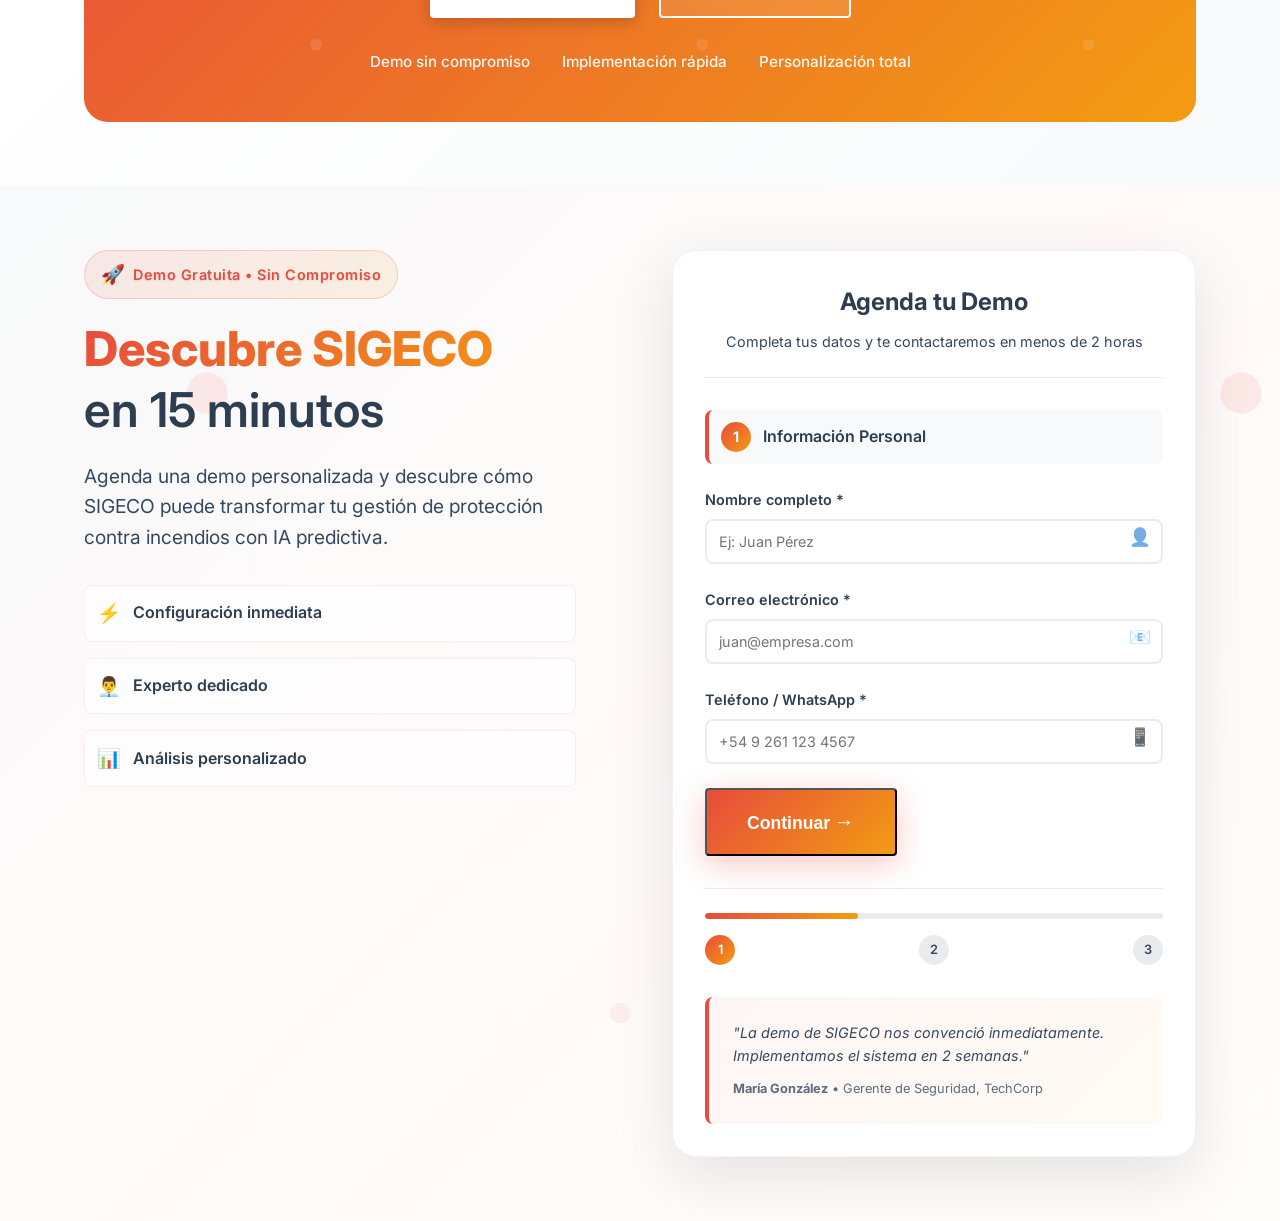
==== commit 96f41781: "Se crea la landing" ====
--- a/index.html
+++ b/index.html
@@ -1,660 +1,684 @@
 <!DOCTYPE html>
 <html lang="es">
+
 <head>
-    <meta charset="UTF-8">
-    <meta name="viewport" content="width=device-width, initial-scale=1.0">
-    <meta name="description" content="SIGECO - Sistema de Gestión y Coordinación de PCI. Plataforma integral para la gestión eficiente de procesos críticos de infraestructura.">
-    <title>SIGECO - Sistema de Gestión y Coordinación de PCI</title>
-    <link rel="stylesheet" href="style.css">
-    <link rel="preconnect" href="https://fonts.googleapis.com">
-    <link rel="preconnect" href="https://fonts.gstatic.com" crossorigin>
-    <link href="https://fonts.googleapis.com/css2?family=Inter:wght@300;400;500;600;700;800&display=swap" rel="stylesheet">
+  <meta charset="UTF-8" />
+  <meta name="viewport" content="width=device-width,initial-scale=1" />
+  <meta name="description" content="SIGECO - Sistema inteligente de gestión y coordinación para Protección Contra Incendios con IA predictiva y desarrollo a medida." />
+  <meta name="keywor            <a href="https://wa.me/5492615995585?text=Hola%20SIGECO,%20quiero%20información" class="btn btn-outline btn-large" target="_blank">
+              <span class="btn-icon">💬</span>
+              <span class="btn-text">Contactar Ahora</span>
+            </a>content="protección contra incendios, PCI, gestión de extintores, IA predictiva, mantenimiento, inspección, SIGECO" />
+  <meta name="author" content="SIGECO" />
+  <title>SIGECO – Sistema de Gestión y Coordinación de PCI</title>
+  
+  <!-- Favicon -->
+  <link rel="icon" type="image/png" sizes="500x500" href="assets/images/logo-sigeco.png">
+  <link rel="icon" type="image/png" sizes="16x16" href="assets/images/logo-sigeco.png">
+  <link rel="shortcut icon" href="assets/images/logo-sigeco.png">
+  
+  <!-- Open Graph / Facebook -->
+  <meta property="og:type" content="website">
+  <meta property="og:url" content="https://sigeco.com/">
+  <meta property="og:title" content="SIGECO – Sistema de Gestión y Coordinación de PCI">
+  <meta property="og:description" content="Sistema inteligente de gestión para Protección Contra Incendios con IA predictiva y desarrollo a medida.">
+  <meta property="og:image" content="assets/images/logo-sigeco-completo.png">
+  
+  <!-- Twitter -->
+  <meta property="twitter:card" content="summary_large_image">
+  <meta property="twitter:title" content="SIGECO – Sistema de Gestión y Coordinación de PCI">
+  <meta property="twitter:description" content="Sistema inteligente de gestión para Protección Contra Incendios con IA predictiva y desarrollo a medida.">
+  <meta property="twitter:image" content="assets/images/logo-sigeco-completo.png">
+  
+  <link rel="preconnect" href="https://fonts.googleapis.com">
+  <link rel="preconnect" href="https://fonts.gstatic.com" crossorigin>
+  <link href="https://fonts.googleapis.com/css2?family=Inter:wght@300;400;500;600;700&display=swap" rel="stylesheet">
+  <link rel="stylesheet" href="style.css" />
 </head>
+
 <body>
-    <!-- Preloader -->
-    <div id="preloader" class="preloader">
-        <div class="preloader-spinner">
-            <div class="spinner"></div>
-            <h2>SIGECO</h2>
-            <p>Cargando Sistema de Gestión...</p>
-        </div>
+
+  <!-- Preloader -->
+  <div id="preloader">
+    <div class="spinner"></div>
+  </div>
+
+  <!-- Navbar fija -->
+  <nav class="navbar">
+    <div class="container">
+      <div class="logo">
+        <img src="assets/images/logo-sigeco.png" alt="SIGECO" class="logo-img">
+        <span class="logo-text">SIGECO</span>
+      </div>
+      <ul class="nav-links">
+        <li><a href="#hero">Inicio</a></li>
+        <li><a href="#features">¿Por qué SIGECO?</a></li>
+        <li><a href="#usecases">Casos de Uso</a></li>
+        <li><a href="#testimonials">Testimonios</a></li>
+        <li><a href="#demo" class="btn btn-primary">Demo</a></li>
+      </ul>
+      <div class="hamburger"><span></span><span></span><span></span></div>
     </div>
-
-    <!-- Navigation -->
-    <nav class="navbar">
-        <div class="nav-container">
-            <div class="nav-logo">
-                <h1>SIGECO</h1>
-                <span>PCI Management</span>
-            </div>
-            <div class="nav-menu" id="nav-menu">
-                <a href="#hero" class="nav-link">Inicio</a>
-                <a href="#features" class="nav-link">Características</a>
-                <a href="#use-cases" class="nav-link">Casos de Uso</a>
-                <a href="#pros-cons" class="nav-link">Ventajas</a>
-                <a href="#demo" class="nav-link">Demo</a>
-            </div>
-            <div class="nav-toggle" id="nav-toggle">
-                <span class="bar"></span>
-                <span class="bar"></span>
-                <span class="bar"></span>
-            </div>
-        </div>
-    </nav>
-
-    <!-- Hero Section -->
-    <section id="hero" class="hero">
-        <div class="hero-container">
-            <div class="hero-content">
-                <h1 class="hero-title">
-                    <span class="title-highlight">SIGECO</span>
-                    Sistema de Gestión y Coordinación de PCI
-                </h1>
-                <p class="hero-subtitle">
-                    Plataforma integral para la gestión eficiente de Procesos Críticos de Infraestructura. 
-                    Optimiza, coordina y supervisa todos tus procesos empresariales desde un único sistema.
-                </p>
-                <div class="hero-buttons">
-                    <button class="btn btn-primary" onclick="scrollToDemo()">Solicitar Demo</button>
-                    <button class="btn btn-secondary" onclick="scrollToFeatures()">Ver Características</button>
+  </nav>
+
+  <!-- Hero -->
+  <section id="hero" class="hero">
+    <div class="hero-bg"></div>
+    <div class="container hero-grid">
+      <div class="hero-text">
+        <div class="hero-badge">
+          <span class="badge-icon">🔥</span>
+          <span class="badge-text">Sistema PCI de Nueva Generación</span>
+        </div>
+        
+        <h1 class="hero-title">
+          <span class="title-main highlight">SIGECO</span>
+          <span class="title-sub">Protección Contra Incendios</span>
+        </h1>
+        
+        <p class="lead">
+          <span class="lead-highlight">Gestión inteligente</span> con IA predictiva, 
+          <span class="lead-highlight">automatización de inspecciones</span> y 
+          <span class="lead-highlight">desarrollo a medida</span> para tu empresa.
+        </p>
+        
+        <div class="hero-features">
+          <div class="mini-feature">
+            <span class="mini-icon">⚡</span>
+            <span>Implementación Rápida</span>
+          </div>
+          <div class="mini-feature">
+            <span class="mini-icon">🛡️</span>
+            <span>100% Seguro</span>
+          </div>
+          <div class="mini-feature">
+            <span class="mini-icon">📱</span>
+            <span>App Móvil</span>
+          </div>
+        </div>
+        
+        <div class="hero-actions">
+          <a href="#demo" class="btn btn-primary btn-large btn-glow">
+            <span class="btn-icon">🚀</span>
+            <span class="btn-text">Solicitar Demo Gratuita</span>
+            <span class="btn-subtext">Sin compromiso • 15 minutos</span>
+          </a>
+          <!-- <a href="#features" class="btn btn-outline btn-large">
+            <span class="btn-icon">📖</span>
+            <span class="btn-text">Conocer Más</span>
+          </a> -->
+        </div>
+        
+        <div class="hero-stats">
+          <div class="stat">
+            <span class="stat-number">500+</span>
+            <span class="stat-label">Empresas</span>
+            <div class="stat-bar"></div>
+          </div>
+          <div class="stat">
+            <span class="stat-number">99.9%</span>
+            <span class="stat-label">Disponibilidad</span>
+            <div class="stat-bar"></div>
+          </div>
+          <div class="stat">
+            <span class="stat-number">24/7</span>
+            <span class="stat-label">Soporte</span>
+            <div class="stat-bar"></div>
+          </div>
+        </div>
+        
+        <div class="hero-social-proof">
+          <p class="social-text">Empresas líderes ya usan SIGECO:</p>
+          <div class="company-logos">
+            <div class="company-logo">Empresa A</div>
+            <div class="company-logo">Empresa B</div>
+            <div class="company-logo">Empresa C</div>
+            <div class="company-logo">+ Más</div>
+          </div>
+        </div>
+      </div>
+      <div class="hero-img">
+        <div class="hero-img-container">
+          <img src="https://images.unsplash.com/photo-1460925895917-afdab827c52f?w=900&h=650&fit=crop&crop=center" alt="Dashboard SIGECO" class="hero-dashboard">
+          <div class="dashboard-overlay">
+            <!-- Top Stats Bar -->
+            <div class="stats-bar">
+              <div class="stat-item">
+                <div class="stat-value">127</div>
+                <div class="stat-label">Extintores</div>
+              </div>
+              <div class="stat-item">
+                <div class="stat-value">95%</div>
+                <div class="stat-label">Cumplimiento</div>
+              </div>
+              <div class="stat-item">
+                <div class="stat-value">24</div>
+                <div class="stat-label">Alertas IA</div>
+              </div>
+            </div>
+
+            <!-- Live Notifications -->
+            <div class="live-notification">
+              <div class="notification-dot"></div>
+              <span class="notification-text">Sistema en línea • Extintor B-204 inspeccionado</span>
+            </div>
+
+            <!-- Status Indicators -->
+            <div class="status-indicators">
+              <div class="status-item status-success">
+                <div class="status-icon">✓</div>
+                <span>Inspecciones OK</span>
+              </div>
+              <div class="status-item status-warning">
+                <div class="status-icon">⚠</div>
+                <span>2 mantenimientos programados</span>
+              </div>
+            </div>
+
+            <!-- Progress Ring -->
+            <div class="progress-ring">
+              <svg class="progress-svg" width="80" height="80">
+                <defs>
+                  <linearGradient id="progressGradient" x1="0%" y1="0%" x2="100%" y2="0%">
+                    <stop offset="0%" style="stop-color:#E74C3C;stop-opacity:1" />
+                    <stop offset="100%" style="stop-color:#F39C12;stop-opacity:1" />
+                  </linearGradient>
+                </defs>
+                <circle class="progress-bg" cx="40" cy="40" r="35"/>
+                <circle class="progress-fill" cx="40" cy="40" r="35" 
+                        stroke-dasharray="220" stroke-dashoffset="11"/>
+              </svg>
+              <div class="progress-content">
+                <div class="progress-value">95%</div>
+                <div class="progress-label">NFPA</div>
+              </div>
+            </div>
+          </div>
+        </div>
+      </div>
+    </div>
+  </section>
+
+  <!-- ¿Por qué SIGECO? -->
+  <section id="features" class="features section">
+    <div class="container">
+      <h2 class="section-title">¿Por qué SIGECO?</h2>
+      <div class="cards">
+        <div class="card card-animated">
+          <div class="icon-container">
+            <div class="icon-placeholder icon-fire">🔥</div>
+          </div>
+          <h3>Especialistas en PCI</h3>
+          <p>Profundos conocimientos en ingeniería de sistemas contra incendios con certificaciones internacionales.</p>
+          <div class="card-footer">
+            <span class="badge">Certificado NFPA</span>
+          </div>
+        </div>
+        <div class="card card-animated">
+          <div class="icon-container">
+            <div class="icon-placeholder icon-ai">🤖</div>
+          </div>
+          <h3>Alertas Predictivas</h3>
+          <p>Inteligencia artificial que anticipa vencimientos y detecta patrones de posibles fallas.</p>
+          <div class="card-footer">
+            <span class="badge">IA Avanzada</span>
+          </div>
+        </div>
+        <div class="card card-animated">
+          <div class="icon-container">
+            <div class="icon-placeholder icon-code">⚙️</div>
+          </div>
+          <h3>Desarrollo a Medida</h3>
+          <p>Integraciones nativas con ERP, CRM y sistemas empresariales existentes.</p>
+          <div class="card-footer">
+            <span class="badge">API Rest</span>
+          </div>
+        </div>
+        <div class="card card-animated">
+          <div class="icon-container">
+            <div class="icon-placeholder icon-auto">⚡</div>
+          </div>
+          <h3>Automatización Total</h3>
+          <p>Flujos de trabajo inteligentes que optimizan las operaciones de campo.</p>
+          <div class="card-footer">
+            <span class="badge">IoT Ready</span>
+          </div>
+        </div>
+      </div>
+    </div>
+  </section>
+
+  <!-- Casos de Uso -->
+  <section id="usecases" class="usecases section bg-light">
+    <div class="container">
+      <h2 class="section-title">Formas de Uso</h2>
+      <div class="tabs">
+        <button class="tab-btn active" data-tab="u1">Inspección</button>
+        <button class="tab-btn" data-tab="u2">Mantenimiento</button>
+        <button class="tab-btn" data-tab="u3">Reporte Ejecutivo</button>
+      </div>
+      <div class="tab-content active" id="u1">
+        <h3>Inspección de Campo</h3>
+        <p>Escanea con QR/NFC cada extintor; registra ubicaciones en mapa; genera checklists dinámicos.</p>
+        <img src="https://images.unsplash.com/photo-1504307651254-35680f356dfd?w=800&h=400&fit=crop&crop=center" alt="Inspección de Campo" class="tab-image">
+      </div>
+      <div class="tab-content" id="u2">
+        <h3>Mantenimiento Programado</h3>
+        <p>Planifica órdenes de trabajo; optimiza rutas con geolocalización; recibe alertas antes de vencimientos.</p>
+        <img src="https://images.unsplash.com/photo-1581092795360-fd1ca04f0952?w=800&h=400&fit=crop&crop=center" alt="Mantenimiento Programado" class="tab-image">
+      </div>
+      <div class="tab-content" id="u3">
+        <h3>Reportes Ejecutivos</h3>
+        <p>Dashboards personalizables; análisis de costos y cumplimiento; exportación a PDF/Excel.</p>
+        <img src="https://images.unsplash.com/photo-1460925895917-afdab827c52f?w=800&h=400&fit=crop&crop=center" alt="Reportes Ejecutivos" class="tab-image">
+      </div>
+    </div>
+  </section>
+
+  <!-- Testimonios y ROI -->
+  <section id="testimonials" class="testimonials section">
+    <div class="container">
+      <h2 class="section-title">Lo Que Dicen Nuestros Clientes</h2>
+      
+      <!-- ROI Metrics -->
+      <div class="roi-metrics">
+        <div class="metric-card">
+          <div class="metric-icon">💰</div>
+          <div class="metric-number">-35%</div>
+          <div class="metric-label">Reducción de Costos</div>
+          <div class="metric-desc">En mantenimiento preventivo</div>
+        </div>
+        <div class="metric-card">
+          <div class="metric-icon">⚡</div>
+          <div class="metric-number">80%</div>
+          <div class="metric-label">Tiempo Ahorrado</div>
+          <div class="metric-desc">En inspecciones manuales</div>
+        </div>
+        <div class="metric-card">
+          <div class="metric-icon">📊</div>
+          <div class="metric-number">99%</div>
+          <div class="metric-label">Cumplimiento</div>
+          <div class="metric-desc">En normativas PCI</div>
+        </div>
+        <div class="metric-card">
+          <div class="metric-icon">🎯</div>
+          <div class="metric-number">-60%</div>
+          <div class="metric-label">Menos Fallas</div>
+          <div class="metric-desc">Por mantenimiento predictivo</div>
+        </div>
+      </div>
+
+      <!-- Testimonials Grid -->
+      <div class="testimonials-grid">
+        <div class="testimonial-card">
+          <div class="testimonial-header">
+            <div class="testimonial-avatar">
+              <img src="https://images.unsplash.com/photo-1507003211169-0a1dd7228f2d?w=80&h=80&fit=crop&crop=face" alt="Carlos Mendoza">
+            </div>
+            <div class="testimonial-info">
+              <h4>Carlos Mendoza</h4>
+              <p>Gerente de Seguridad</p>
+              <div class="company">Industrias del Norte</div>
+            </div>
+            <div class="testimonial-rating">
+              <span class="stars">⭐⭐⭐⭐⭐</span>
+            </div>
+          </div>
+          <blockquote class="testimonial-text">
+            "SIGECO transformó completamente nuestros procesos de PCI. La IA predictiva nos alertó sobre 3 equipos que fallaron justo después del mantenimiento programado. <strong>Evitamos un incidente mayor.</strong>"
+          </blockquote>
+        </div>
+
+        <div class="testimonial-card">
+          <div class="testimonial-header">
+            <div class="testimonial-avatar">
+              <img src="https://images.unsplash.com/photo-1580489944761-15a19d654956?w=80&h=80&fit=crop&crop=face" alt="Ana Silva">
+            </div>
+            <div class="testimonial-info">
+              <h4>Ana Silva</h4>
+              <p>Directora de Operaciones</p>
+              <div class="company">MegaCorp Manufacturing</div>
+            </div>
+            <div class="testimonial-rating">
+              <span class="stars">⭐⭐⭐⭐⭐</span>
+            </div>
+          </div>
+          <blockquote class="testimonial-text">
+            "La integración con nuestro ERP fue perfecta. Ahora tenemos visibilidad completa de costos y compliance en tiempo real. <strong>ROI recuperado en 4 meses.</strong>"
+          </blockquote>
+        </div>
+
+        <div class="testimonial-card">
+          <div class="testimonial-header">
+            <div class="testimonial-avatar">
+              <img src="https://images.unsplash.com/photo-1472099645785-5658abf4ff4e?w=80&h=80&fit=crop&crop=face" alt="Roberto Torres">
+            </div>
+            <div class="testimonial-info">
+              <h4>Roberto Torres</h4>
+              <p>Jefe de Mantenimiento</p>
+              <div class="company">Complejo Hospitalario Sur</div>
+            </div>
+            <div class="testimonial-rating">
+              <span class="stars">⭐⭐⭐⭐⭐</span>
+            </div>
+          </div>
+          <blockquote class="testimonial-text">
+            "En un hospital, la seguridad contra incendios es crítica. SIGECO nos da la tranquilidad de saber que todo está bajo control. <strong>La app móvil es intuitiva para nuestro equipo.</strong>"
+          </blockquote>
+        </div>
+      </div>
+
+      <!-- Call to Action Section -->
+      <div class="cta-section">
+        <div class="cta-content">
+          <h3 class="cta-title">¿Listo para Transformar tu Gestión de PCI?</h3>
+          <p class="cta-text">Únete a más de 500 empresas que ya confían en SIGECO para su protección contra incendios</p>
+          <div class="cta-actions">
+            <a href="#demo" class="btn btn-primary btn-large">
+              <span class="btn-text">Solicitar Demo</span>
+            </a>
+            <a href="https://wa.me/5492615995585?text=Hola%20SIGECO,%20quiero%20información" class="btn btn-outline btn-large" target="_blank">
+              <span class="btn-text">Contactar Ahora</span>
+            </a>
+          </div>
+        </div>
+        <div class="cta-features">
+          <div class="feature-item">
+            <span>Demo sin compromiso</span>
+          </div>
+          <div class="feature-item">
+            <span>Implementación rápida</span>
+          </div>
+          <div class="feature-item">
+            <span>Personalización total</span>
+          </div>
+        </div>
+      </div>
+    </div>
+  </section>
+
+  <!-- Demo Form Profesional -->
+  <section id="demo" class="demo section">
+    <div class="demo-background"></div>
+    <div class="container">
+      <div class="demo-content">
+        <div class="demo-header">
+          <div class="demo-badge">
+            <span class="badge-icon">🚀</span>
+            <span class="badge-text">Demo Gratuita • Sin Compromiso</span>
+          </div>
+          <h2 class="demo-title">
+            <span class="title-highlight">Descubre SIGECO</span>
+            <span class="title-subtitle">en 15 minutos</span>
+          </h2>
+          <p class="demo-description">
+            Agenda una demo personalizada y descubre cómo SIGECO puede transformar 
+            tu gestión de protección contra incendios con IA predictiva.
+          </p>
+          
+          <div class="demo-benefits">
+            <div class="benefit-item">
+              <span class="benefit-icon">⚡</span>
+              <span class="benefit-text">Configuración inmediata</span>
+            </div>
+            <div class="benefit-item">
+              <span class="benefit-icon">👨‍💼</span>
+              <span class="benefit-text">Experto dedicado</span>
+            </div>
+            <div class="benefit-item">
+              <span class="benefit-icon">📊</span>
+              <span class="benefit-text">Análisis personalizado</span>
+            </div>
+          </div>
+        </div>
+
+        <div class="demo-form-container">
+          <div class="form-header">
+            <h3 class="form-title">Agenda tu Demo</h3>
+            <p class="form-subtitle">Completa tus datos y te contactaremos en menos de 2 horas</p>
+          </div>
+          
+          <form id="demoForm" class="demo-form">
+            <div class="form-step active" data-step="1">
+              <div class="step-indicator">
+                <span class="step-number">1</span>
+                <span class="step-title">Información Personal</span>
+              </div>
+              
+              <div class="input-group">
+                <label for="name" class="input-label">Nombre completo *</label>
+                <input type="text" id="name" name="name" class="form-input" placeholder="Ej: Juan Pérez" required>
+                <div class="input-icon">👤</div>
+              </div>
+              
+              <div class="input-group">
+                <label for="email" class="input-label">Correo electrónico *</label>
+                <input type="email" id="email" name="email" class="form-input" placeholder="juan@empresa.com" required>
+                <div class="input-icon">📧</div>
+              </div>
+              
+              <div class="input-group">
+                <label for="phone" class="input-label">Teléfono / WhatsApp *</label>
+                <input type="tel" id="phone" name="phone" class="form-input" placeholder="+54 9 261 123 4567" required>
+                <div class="input-icon">📱</div>
+              </div>
+              
+              <button type="button" class="btn btn-primary btn-large next-step" data-next="2">
+                <span class="btn-text">Continuar</span>
+                <span class="btn-icon">→</span>
+              </button>
+            </div>
+
+            <div class="form-step" data-step="2">
+              <div class="step-indicator">
+                <span class="step-number">2</span>
+                <span class="step-title">Información de Empresa</span>
+              </div>
+              
+              <div class="input-group">
+                <label for="company" class="input-label">Empresa</label>
+                <input type="text" id="company" name="company" class="form-input" placeholder="Nombre de tu empresa">
+                <div class="input-icon">🏢</div>
+              </div>
+              
+              <div class="input-group">
+                <label for="industry" class="input-label">Industria *</label>
+                <select id="industry" name="industry" class="form-select" required>
+                  <option value="">Selecciona tu industria</option>
+                  <option value="manufactura">Manufactura</option>
+                  <option value="construccion">Construcción</option>
+                  <option value="salud">Salud</option>
+                  <option value="logistica">Logística</option>
+                  <option value="energia">Energía</option>
+                  <option value="alimentaria">Alimentaria</option>
+                  <option value="mineria">Minería</option>
+                  <option value="otro">Otro</option>
+                </select>
+                <div class="input-icon">🏭</div>
+              </div>
+              
+              <div class="input-group">
+                <label for="extinguishers" class="input-label">Número aproximado de extintores</label>
+                <select id="extinguishers" name="extinguishers" class="form-select">
+                  <option value="">Selecciona cantidad</option>
+                  <option value="1-50">1 - 50 extintores</option>
+                  <option value="51-200">51 - 200 extintores</option>
+                  <option value="201-500">201 - 500 extintores</option>
+                  <option value="500+">Más de 500 extintores</option>
+                </select>
+                <div class="input-icon">🔥</div>
+              </div>
+              
+              <div class="form-buttons">
+                <button type="button" class="btn btn-outline prev-step" data-prev="1">
+                  <span class="btn-icon">←</span>
+                  <span class="btn-text">Anterior</span>
+                </button>
+                <button type="button" class="btn btn-primary btn-large next-step" data-next="3">
+                  <span class="btn-text">Continuar</span>
+                  <span class="btn-icon">→</span>
+                </button>
+              </div>
+            </div>
+
+            <div class="form-step" data-step="3">
+              <div class="step-indicator">
+                <span class="step-number">3</span>
+                <span class="step-title">Preferencias de Demo</span>
+              </div>
+              
+              <div class="input-group">
+                <label for="demo-type" class="input-label">Tipo de demo preferida</label>
+                <div class="radio-group">
+                  <label class="radio-option">
+                    <input type="radio" name="demo-type" value="online" checked>
+                    <span class="radio-custom"></span>
+                    <div class="radio-content">
+                      <strong>Demo Online</strong>
+                      <small>Videollamada de 15 minutos</small>
+                    </div>
+                  </label>
+                  <label class="radio-option">
+                    <input type="radio" name="demo-type" value="presencial">
+                    <span class="radio-custom"></span>
+                    <div class="radio-content">
+                      <strong>Demo Presencial</strong>
+                      <small>Visita a tus instalaciones</small>
+                    </div>
+                  </label>
                 </div>
-                <div class="hero-stats">
-                    <div class="stat">
-                        <span class="stat-number">99.9%</span>
-                        <span class="stat-label">Disponibilidad</span>
-                    </div>
-                    <div class="stat">
-                        <span class="stat-number">500+</span>
-                        <span class="stat-label">Empresas</span>
-                    </div>
-                    <div class="stat">
-                        <span class="stat-number">24/7</span>
-                        <span class="stat-label">Soporte</span>
-                    </div>
-                </div>
-            </div>
-            <div class="hero-visual">
-                <div class="hero-card">
-                    <div class="card-header">
-                        <div class="card-dots">
-                            <span></span>
-                            <span></span>
-                            <span></span>
-                        </div>
-                        <span class="card-title">SIGECO Dashboard</span>
-                    </div>
-                    <div class="card-content">
-                        <div class="dashboard-metrics">
-                            <div class="metric">
-                                <div class="metric-value">87%</div>
-                                <div class="metric-label">Eficiencia</div>
-                            </div>
-                            <div class="metric">
-                                <div class="metric-value">142</div>
-                                <div class="metric-label">Procesos Activos</div>
-                            </div>
-                        </div>
-                        <div class="dashboard-chart">
-                            <div class="chart-bars">
-                                <div class="bar" style="height: 60%"></div>
-                                <div class="bar" style="height: 80%"></div>
-                                <div class="bar" style="height: 45%"></div>
-                                <div class="bar" style="height: 90%"></div>
-                                <div class="bar" style="height: 70%"></div>
-                            </div>
-                        </div>
-                    </div>
-                </div>
-            </div>
-        </div>
-    </section>
-
-    <!-- Features Section -->
-    <section id="features" class="features">
-        <div class="container">
-            <div class="section-header">
-                <h2 class="section-title">Características Principales</h2>
-                <p class="section-subtitle">Descubre las funcionalidades que hacen de SIGECO la solución líder en gestión de PCI</p>
-            </div>
-            <div class="features-grid">
-                <div class="feature-card">
-                    <div class="feature-icon">
-                        <svg width="48" height="48" viewBox="0 0 24 24" fill="none" stroke="currentColor" stroke-width="2">
-                            <circle cx="12" cy="12" r="3"></circle>
-                            <path d="M12 1v6m0 6v6m11-7h-6m-6 0H1"></path>
-                        </svg>
-                    </div>
-                    <h3 class="feature-title">Gestión Centralizada</h3>
-                    <p class="feature-description">Administra todos tus procesos críticos desde una única plataforma integrada con visibilidad completa del estado operacional.</p>
-                </div>
-                <div class="feature-card">
-                    <div class="feature-icon">
-                        <svg width="48" height="48" viewBox="0 0 24 24" fill="none" stroke="currentColor" stroke-width="2">
-                            <path d="M13 2L3 14h9l-1 8 10-12h-9l1-8z"></path>
-                        </svg>
-                    </div>
-                    <h3 class="feature-title">Automatización Inteligente</h3>
-                    <p class="feature-description">Automatiza flujos de trabajo complejos con IA integrada para optimizar la eficiencia y reducir errores humanos.</p>
-                </div>
-                <div class="feature-card">
-                    <div class="feature-icon">
-                        <svg width="48" height="48" viewBox="0 0 24 24" fill="none" stroke="currentColor" stroke-width="2">
-                            <path d="M9 12l2 2 4-4m6 2a9 9 0 11-18 0 9 9 0 0118 0z"></path>
-                        </svg>
-                    </div>
-                    <h3 class="feature-title">Seguridad Avanzada</h3>
-                    <p class="feature-description">Protección multinivel con encriptación end-to-end, autenticación biométrica y auditoría completa de todas las operaciones.</p>
-                </div>
-                <div class="feature-card">
-                    <div class="feature-icon">
-                        <svg width="48" height="48" viewBox="0 0 24 24" fill="none" stroke="currentColor" stroke-width="2">
-                            <path d="M3 3v18h18V3H3zm16 16H5V5h14v14zm-8-8h6v2h-6V11zm0 4h6v2h-6v-2z"></path>
-                        </svg>
-                    </div>
-                    <h3 class="feature-title">Reportes en Tiempo Real</h3>
-                    <p class="feature-description">Dashboard interactivo con métricas en vivo, alertas personalizables y reportes automáticos para toma de decisiones informadas.</p>
-                </div>
-                <div class="feature-card">
-                    <div class="feature-icon">
-                        <svg width="48" height="48" viewBox="0 0 24 24" fill="none" stroke="currentColor" stroke-width="2">
-                            <path d="M16 21v-2a4 4 0 00-4-4H5a4 4 0 00-4 4v2m8-10a4 4 0 100-8 4 4 0 000 8zm8 6l-3-3 3-3"></path>
-                        </svg>
-                    </div>
-                    <h3 class="feature-title">Colaboración Integrada</h3>
-                    <p class="feature-description">Herramientas de comunicación integradas que facilitan la coordinación entre equipos y departamentos en tiempo real.</p>
-                </div>
-                <div class="feature-card">
-                    <div class="feature-icon">
-                        <svg width="48" height="48" viewBox="0 0 24 24" fill="none" stroke="currentColor" stroke-width="2">
-                            <path d="M4 6h16M4 12h16M4 18h16"></path>
-                        </svg>
-                    </div>
-                    <h3 class="feature-title">Escalabilidad Total</h3>
-                    <p class="feature-description">Arquitectura cloud-native que se adapta al crecimiento de tu empresa sin comprometer el rendimiento.</p>
-                </div>
-            </div>
-        </div>
-    </section>
-
-    <!-- Use Cases Section -->
-    <section id="use-cases" class="use-cases">
-        <div class="container">
-            <div class="section-header">
-                <h2 class="section-title">Casos de Uso</h2>
-                <p class="section-subtitle">Explora cómo SIGECO se adapta a diferentes sectores e industrias</p>
-            </div>
-            <div class="tabs-container">
-                <div class="tabs-header">
-                    <button class="tab-button active" data-tab="manufacturing">Manufactura</button>
-                    <button class="tab-button" data-tab="energy">Energía</button>
-                    <button class="tab-button" data-tab="healthcare">Salud</button>
-                    <button class="tab-button" data-tab="finance">Finanzas</button>
-                </div>
-                <div class="tabs-content">
-                    <div id="manufacturing" class="tab-content active">
-                        <div class="use-case-content">
-                            <div class="use-case-text">
-                                <h3>Sector Manufacturero</h3>
-                                <p>Optimiza la cadena de producción con control total sobre procesos críticos de manufactura.</p>
-                                <ul class="use-case-features">
-                                    <li>Control de calidad automatizado</li>
-                                    <li>Gestión de inventario en tiempo real</li>
-                                    <li>Mantenimiento predictivo de equipos</li>
-                                    <li>Trazabilidad completa de productos</li>
-                                </ul>
-                                <div class="use-case-stats">
-                                    <div class="stat-item">
-                                        <span class="stat-value">35%</span>
-                                        <span class="stat-desc">Reducción de costos</span>
-                                    </div>
-                                    <div class="stat-item">
-                                        <span class="stat-value">50%</span>
-                                        <span class="stat-desc">Mejora en eficiencia</span>
-                                    </div>
-                                </div>
-                            </div>
-                            <div class="use-case-visual">
-                                <div class="manufacturing-diagram">
-                                    <div class="process-step">Materias Primas</div>
-                                    <div class="process-arrow">→</div>
-                                    <div class="process-step">Producción</div>
-                                    <div class="process-arrow">→</div>
-                                    <div class="process-step">Control Calidad</div>
-                                    <div class="process-arrow">→</div>
-                                    <div class="process-step">Distribución</div>
-                                </div>
-                            </div>
-                        </div>
-                    </div>
-                    <div id="energy" class="tab-content">
-                        <div class="use-case-content">
-                            <div class="use-case-text">
-                                <h3>Sector Energético</h3>
-                                <p>Gestiona infraestructura crítica energética con máxima confiabilidad y eficiencia operacional.</p>
-                                <ul class="use-case-features">
-                                    <li>Monitoreo de red eléctrica</li>
-                                    <li>Gestión de demanda inteligente</li>
-                                    <li>Mantenimiento preventivo</li>
-                                    <li>Análisis predictivo de fallos</li>
-                                </ul>
-                                <div class="use-case-stats">
-                                    <div class="stat-item">
-                                        <span class="stat-value">99.8%</span>
-                                        <span class="stat-desc">Disponibilidad del sistema</span>
-                                    </div>
-                                    <div class="stat-item">
-                                        <span class="stat-value">40%</span>
-                                        <span class="stat-desc">Reducción de interrupciones</span>
-                                    </div>
-                                </div>
-                            </div>
-                            <div class="use-case-visual">
-                                <div class="energy-diagram">
-                                    <div class="energy-node">Generación</div>
-                                    <div class="energy-node">Transmisión</div>
-                                    <div class="energy-node">Distribución</div>
-                                    <div class="energy-node">Consumo</div>
-                                </div>
-                            </div>
-                        </div>
-                    </div>
-                    <div id="healthcare" class="tab-content">
-                        <div class="use-case-content">
-                            <div class="use-case-text">
-                                <h3>Sector Salud</h3>
-                                <p>Coordina procesos críticos hospitalarios garantizando la continuidad de servicios médicos esenciales.</p>
-                                <ul class="use-case-features">
-                                    <li>Gestión de equipos médicos críticos</li>
-                                    <li>Coordinación de servicios de emergencia</li>
-                                    <li>Control de suministros médicos</li>
-                                    <li>Gestión de recursos humanos</li>
-                                </ul>
-                                <div class="use-case-stats">
-                                    <div class="stat-item">
-                                        <span class="stat-value">25%</span>
-                                        <span class="stat-desc">Mejora en tiempos de respuesta</span>
-                                    </div>
-                                    <div class="stat-item">
-                                        <span class="stat-value">98%</span>
-                                        <span class="stat-desc">Disponibilidad de equipos</span>
-                                    </div>
-                                </div>
-                            </div>
-                            <div class="use-case-visual">
-                                <div class="healthcare-diagram">
-                                    <div class="medical-unit">UCI</div>
-                                    <div class="medical-unit">Emergencias</div>
-                                    <div class="medical-unit">Quirófanos</div>
-                                    <div class="medical-unit">Laboratorios</div>
-                                </div>
-                            </div>
-                        </div>
-                    </div>
-                    <div id="finance" class="tab-content">
-                        <div class="use-case-content">
-                            <div class="use-case-text">
-                                <h3>Sector Financiero</h3>
-                                <p>Asegura la continuidad de servicios financieros críticos con máxima seguridad y compliance.</p>
-                                <ul class="use-case-features">
-                                    <li>Gestión de riesgos operacionales</li>
-                                    <li>Continuidad de servicios críticos</li>
-                                    <li>Cumplimiento regulatorio automático</li>
-                                    <li>Monitoreo de transacciones</li>
-                                </ul>
-                                <div class="use-case-stats">
-                                    <div class="stat-item">
-                                        <span class="stat-value">100%</span>
-                                        <span class="stat-desc">Cumplimiento normativo</span>
-                                    </div>
-                                    <div class="stat-item">
-                                        <span class="stat-value">60%</span>
-                                        <span class="stat-desc">Reducción de riesgos</span>
-                                    </div>
-                                </div>
-                            </div>
-                            <div class="use-case-visual">
-                                <div class="finance-diagram">
-                                    <div class="finance-service">Banca Online</div>
-                                    <div class="finance-service">Pagos</div>
-                                    <div class="finance-service">Trading</div>
-                                    <div class="finance-service">Compliance</div>
-                                </div>
-                            </div>
-                        </div>
-                    </div>
-                </div>
-            </div>
-        </div>
-    </section>
-
-    <!-- Pros & Cons Section -->
-    <section id="pros-cons" class="pros-cons">
-        <div class="container">
-            <div class="section-header">
-                <h2 class="section-title">Ventajas y Consideraciones</h2>
-                <p class="section-subtitle">Una evaluación transparente de los beneficios y aspectos a considerar</p>
-            </div>
-            <div class="pros-cons-grid">
-                <div class="pros-section">
-                    <h3 class="pros-title">
-                        <span class="pros-icon">✓</span>
-                        Ventajas
-                    </h3>
-                    <div class="pros-list">
-                        <div class="pro-item">
-                            <h4>Reducción de Costos Operacionales</h4>
-                            <p>Hasta 40% de ahorro en costos mediante automatización y optimización de procesos.</p>
-                        </div>
-                        <div class="pro-item">
-                            <h4>Mejora en la Eficiencia</h4>
-                            <p>Incremento del 50% en productividad gracias a la gestión centralizada e inteligente.</p>
-                        </div>
-                        <div class="pro-item">
-                            <h4>Escalabilidad Empresarial</h4>
-                            <p>Crece sin límites con arquitectura cloud que se adapta a tu ritmo de expansión.</p>
-                        </div>
-                        <div class="pro-item">
-                            <h4>Seguridad de Clase Empresarial</h4>
-                            <p>Protección avanzada con certificaciones ISO 27001 y SOC 2 Type II.</p>
-                        </div>
-                        <div class="pro-item">
-                            <h4>ROI Comprobado</h4>
-                            <p>Retorno de inversión típico en 6-12 meses según estudios de clientes existentes.</p>
-                        </div>
-                        <div class="pro-item">
-                            <h4>Soporte 24/7</h4>
-                            <p>Equipo técnico especializado disponible en todo momento para garantizar continuidad.</p>
-                        </div>
-                    </div>
-                </div>
-                <div class="cons-section">
-                    <h3 class="cons-title">
-                        <span class="cons-icon">!</span>
-                        Consideraciones
-                    </h3>
-                    <div class="cons-list">
-                        <div class="con-item">
-                            <h4>Período de Implementación</h4>
-                            <p>La implementación completa puede tomar 3-6 meses dependiendo de la complejidad organizacional.</p>
-                        </div>
-                        <div class="con-item">
-                            <h4>Capacitación del Personal</h4>
-                            <p>Requiere inversión en formación del equipo para maximizar el potencial de la plataforma.</p>
-                        </div>
-                        <div class="con-item">
-                            <h4>Integración con Sistemas Legacy</h4>
-                            <p>Sistemas antiguos pueden requerir adaptaciones adicionales para integración completa.</p>
-                        </div>
-                        <div class="con-item">
-                            <h4>Inversión Inicial</h4>
-                            <p>Requiere presupuesto inicial significativo, aunque con ROI demostrable a mediano plazo.</p>
-                        </div>
-                        <div class="con-item">
-                            <h4>Dependencia de Conectividad</h4>
-                            <p>Funcionalidad completa requiere conexión estable a internet para características cloud.</p>
-                        </div>
-                        <div class="con-item">
-                            <h4>Personalización Avanzada</h4>
-                            <p>Customizaciones muy específicas pueden requerir desarrollo adicional y tiempo extra.</p>
-                        </div>
-                    </div>
-                </div>
-            </div>
-        </div>
-    </section>
-
-    <!-- Demo Form Section -->
-    <section id="demo" class="demo">
-        <div class="container">
-            <div class="demo-content">
-                <div class="demo-info">
-                    <h2 class="demo-title">Solicita una Demo Personalizada</h2>
-                    <p class="demo-subtitle">Descubre cómo SIGECO puede transformar la gestión de procesos críticos en tu organización</p>
-                    <div class="demo-benefits">
-                        <div class="benefit-item">
-                            <span class="benefit-icon">🎯</span>
-                            <span>Demo adaptada a tu industria</span>
-                        </div>
-                        <div class="benefit-item">
-                            <span class="benefit-icon">⚡</span>
-                            <span>Configuración en 24 horas</span>
-                        </div>
-                        <div class="benefit-item">
-                            <span class="benefit-icon">🔒</span>
-                            <span>Datos 100% seguros</span>
-                        </div>
-                        <div class="benefit-item">
-                            <span class="benefit-icon">📞</span>
-                            <span>Consultoría sin costo</span>
-                        </div>
-                    </div>
-                </div>
-                <div class="demo-form-container">
-                    <form id="demo-form" class="demo-form">
-                        <div class="form-group">
-                            <label for="company">Empresa *</label>
-                            <input type="text" id="company" name="company" required>
-                        </div>
-                        <div class="form-row">
-                            <div class="form-group">
-                                <label for="firstName">Nombre *</label>
-                                <input type="text" id="firstName" name="firstName" required>
-                            </div>
-                            <div class="form-group">
-                                <label for="lastName">Apellido *</label>
-                                <input type="text" id="lastName" name="lastName" required>
-                            </div>
-                        </div>
-                        <div class="form-row">
-                            <div class="form-group">
-                                <label for="email">Email Corporativo *</label>
-                                <input type="email" id="email" name="email" required>
-                            </div>
-                            <div class="form-group">
-                                <label for="phone">Teléfono</label>
-                                <input type="tel" id="phone" name="phone">
-                            </div>
-                        </div>
-                        <div class="form-group">
-                            <label for="industry">Industria *</label>
-                            <select id="industry" name="industry" required>
-                                <option value="">Selecciona tu industria</option>
-                                <option value="manufacturing">Manufactura</option>
-                                <option value="energy">Energía y Utilities</option>
-                                <option value="healthcare">Salud</option>
-                                <option value="finance">Servicios Financieros</option>
-                                <option value="retail">Retail</option>
-                                <option value="logistics">Logística y Transporte</option>
-                                <option value="other">Otro</option>
-                            </select>
-                        </div>
-                        <div class="form-group">
-                            <label for="employees">Número de Empleados</label>
-                            <select id="employees" name="employees">
-                                <option value="">Selecciona el tamaño</option>
-                                <option value="1-50">1-50 empleados</option>
-                                <option value="51-200">51-200 empleados</option>
-                                <option value="201-1000">201-1000 empleados</option>
-                                <option value="1000+">Más de 1000 empleados</option>
-                            </select>
-                        </div>
-                        <div class="form-group">
-                            <label for="message">¿Qué procesos críticos necesitas gestionar?</label>
-                            <textarea id="message" name="message" rows="4" placeholder="Describe brevemente tus necesidades específicas..."></textarea>
-                        </div>
-                        <div class="form-group checkbox-group">
-                            <label class="checkbox-label">
-                                <input type="checkbox" id="terms" name="terms" required>
-                                <span class="checkbox-custom"></span>
-                                Acepto los <a href="#" class="link">términos y condiciones</a> y la <a href="#" class="link">política de privacidad</a>
-                            </label>
-                        </div>
-                        <div class="form-group checkbox-group">
-                            <label class="checkbox-label">
-                                <input type="checkbox" id="newsletter" name="newsletter">
-                                <span class="checkbox-custom"></span>
-                                Deseo recibir información sobre productos y actualizaciones de SIGECO
-                            </label>
-                        </div>
-                        <button type="submit" class="btn btn-primary btn-large">
-                            Solicitar Demo Gratuita
-                            <span class="btn-arrow">→</span>
-                        </button>
-                    </form>
-                </div>
-            </div>
-        </div>
-    </section>
-
-    <!-- FAQ Floating Chat -->
-    <div id="faq-chat" class="faq-chat">
-        <div class="faq-toggle" id="faq-toggle">
-            <span class="faq-icon">💬</span>
-            <span class="faq-text">FAQ</span>
-        </div>
-        <div class="faq-panel" id="faq-panel">
-            <div class="faq-header">
-                <h3>Preguntas Frecuentes</h3>
-                <button class="faq-close" id="faq-close">×</button>
-            </div>
-            <div class="faq-content">
-                <div class="faq-item">
-                    <button class="faq-question" data-faq="1">
-                        ¿Qué tiempo toma implementar SIGECO?
-                        <span class="faq-arrow">+</span>
-                    </button>
-                    <div class="faq-answer" id="faq-1">
-                        <p>El tiempo de implementación varía según el tamaño y complejidad de tu organización. Típicamente:</p>
-                        <ul>
-                            <li>Empresas pequeñas (1-50 empleados): 4-8 semanas</li>
-                            <li>Empresas medianas (51-500 empleados): 8-16 semanas</li>
-                            <li>Empresas grandes (500+ empleados): 16-24 semanas</li>
-                        </ul>
-                        <p>Incluimos migración de datos, capacitación y soporte completo durante todo el proceso.</p>
-                    </div>
-                </div>
-                <div class="faq-item">
-                    <button class="faq-question" data-faq="2">
-                        ¿SIGECO se integra con nuestros sistemas actuales?
-                        <span class="faq-arrow">+</span>
-                    </button>
-                    <div class="faq-answer" id="faq-2">
-                        <p>Sí, SIGECO cuenta con más de 200 integraciones pre-construidas con sistemas populares como:</p>
-                        <ul>
-                            <li>ERP: SAP, Oracle, Microsoft Dynamics</li>
-                            <li>CRM: Salesforce, HubSpot, Microsoft CRM</li>
-                            <li>Herramientas de productividad: Microsoft 365, Google Workspace</li>
-                            <li>Sistemas de monitoreo: Nagios, Zabbix, DataDog</li>
-                        </ul>
-                        <p>También ofrecemos APIs REST y webhooks para integraciones personalizadas.</p>
-                    </div>
-                </div>
-                <div class="faq-item">
-                    <button class="faq-question" data-faq="3">
-                        ¿Qué nivel de seguridad ofrece la plataforma?
-                        <span class="faq-arrow">+</span>
-                    </button>
-                    <div class="faq-answer" id="faq-3">
-                        <p>SIGECO implementa seguridad de nivel empresarial con:</p>
-                        <ul>
-                            <li>Encriptación AES-256 en tránsito y en reposo</li>
-                            <li>Autenticación multifactor (MFA) obligatoria</li>
-                            <li>Certificaciones ISO 27001, SOC 2 Type II</li>
-                            <li>Auditorías de seguridad trimestrales</li>
-                            <li>Backup automático con recuperación point-in-time</li>
-                            <li>Cumplimiento GDPR, CCPA y regulaciones locales</li>
-                        </ul>
-                    </div>
-                </div>
-                <div class="faq-item">
-                    <button class="faq-question" data-faq="4">
-                        ¿Cuál es el costo de SIGECO?
-                        <span class="faq-arrow">+</span>
-                    </button>
-                    <div class="faq-answer" id="faq-4">
-                        <p>Ofrecemos planes flexibles basados en el tamaño de tu organización y funcionalidades requeridas:</p>
-                        <ul>
-                            <li><strong>Starter:</strong> Para equipos de 1-25 usuarios</li>
-                            <li><strong>Professional:</strong> Para empresas de 25-100 usuarios</li>
-                            <li><strong>Enterprise:</strong> Para organizaciones de 100+ usuarios</li>
-                            <li><strong>Custom:</strong> Soluciones personalizadas para grandes corporaciones</li>
-                        </ul>
-                        <p>Contacta con nuestro equipo para una cotización personalizada y demo gratuita.</p>
-                    </div>
-                </div>
-                <div class="faq-item">
-                    <button class="faq-question" data-faq="5">
-                        ¿Qué soporte técnico está incluido?
-                        <span class="faq-arrow">+</span>
-                    </button>
-                    <div class="faq-answer" id="faq-5">
-                        <p>Todos nuestros planes incluyen:</p>
-                        <ul>
-                            <li>Soporte técnico 24/7 vía email, chat y teléfono</li>
-                            <li>Gerente de cuenta dedicado</li>
-                            <li>Capacitación inicial completa para tu equipo</li>
-                            <li>Documentación técnica y base de conocimientos</li>
-                            <li>Actualizaciones automáticas sin costo adicional</li>
-                            <li>SLA garantizado de 99.9% de disponibilidad</li>
-                        </ul>
-                    </div>
-                </div>
-            </div>
-        </div>
+              </div>
+              
+              <div class="input-group">
+                <label for="comments" class="input-label">Comentarios adicionales</label>
+                <textarea id="comments" name="comments" rows="4" class="form-textarea" 
+                         placeholder="Cuéntanos sobre tus necesidades específicas, desafíos actuales o preguntas..."></textarea>
+                <div class="input-icon">💭</div>
+              </div>
+              
+              <div class="form-buttons">
+                <button type="button" class="btn btn-outline prev-step" data-prev="2">
+                  <span class="btn-icon">←</span>
+                  <span class="btn-text">Anterior</span>
+                </button>
+                <button type="submit" class="btn btn-primary btn-large submit-btn">
+                  <span class="btn-loading">⏳</span>
+                  <span class="btn-text">Solicitar Demo</span>
+                  <span class="btn-icon">🚀</span>
+                </button>
+              </div>
+            </div>
+          </form>
+          
+          <!-- Indicadores de Progreso -->
+          <div class="progress-indicator">
+            <div class="progress-bar">
+              <div class="progress-fill" id="progress-fill"></div>
+            </div>
+            <div class="progress-steps">
+              <div class="progress-step active" data-step="1">1</div>
+              <div class="progress-step" data-step="2">2</div>
+              <div class="progress-step" data-step="3">3</div>
+            </div>
+          </div>
+          
+          <!-- Testimonial Mini -->
+          <div class="form-testimonial">
+            <div class="testimonial-content">
+              "La demo de SIGECO nos convenció inmediatamente. Implementamos el sistema en 2 semanas."
+            </div>
+            <div class="testimonial-author">
+              <strong>María González</strong> • Gerente de Seguridad, TechCorp
+            </div>
+          </div>
+        </div>
+      </div>
     </div>
-
-    <!-- Footer -->
-    <footer class="footer">
-        <div class="container">
-            <div class="footer-content">
-                <div class="footer-section">
-                    <div class="footer-logo">
-                        <h3>SIGECO</h3>
-                        <p>Sistema de Gestión y Coordinación de PCI</p>
-                    </div>
-                    <p class="footer-description">
-                        Transformando la gestión de procesos críticos de infraestructura con tecnología de vanguardia y soporte especializado.
-                    </p>
-                </div>
-                <div class="footer-section">
-                    <h4>Producto</h4>
-                    <ul class="footer-links">
-                        <li><a href="#features">Características</a></li>
-                        <li><a href="#use-cases">Casos de Uso</a></li>
-                        <li><a href="#demo">Demo</a></li>
-                        <li><a href="#">Precios</a></li>
-                    </ul>
-                </div>
-                <div class="footer-section">
-                    <h4>Empresa</h4>
-                    <ul class="footer-links">
-                        <li><a href="#">Acerca de</a></li>
-                        <li><a href="#">Carreras</a></li>
-                        <li><a href="#">Prensa</a></li>
-                        <li><a href="#">Contacto</a></li>
-                    </ul>
-                </div>
-                <div class="footer-section">
-                    <h4>Soporte</h4>
-                    <ul class="footer-links">
-                        <li><a href="#">Centro de Ayuda</a></li>
-                        <li><a href="#">Documentación</a></li>
-                        <li><a href="#">Estado del Sistema</a></li>
-                        <li><a href="#">Seguridad</a></li>
-                    </ul>
-                </div>
-            </div>
-            <div class="footer-bottom">
-                <p>&copy; 2024 SIGECO. Todos los derechos reservados.</p>
-                <div class="footer-legal">
-                    <a href="#">Términos de Servicio</a>
-                    <a href="#">Política de Privacidad</a>
-                    <a href="#">Cookies</a>
-                </div>
-            </div>
-        </div>
-    </footer>
-
-    <script src="script.js"></script>
+  </section>
+
+  <!-- Chat de Soporte Profesional -->
+  <div id="support-chat" class="support-chat">
+    <button id="chat-toggle" class="chat-toggle">
+      <span class="chat-icon">💬</span>
+      <span class="chat-badge">4</span>
+    </button>
+    
+    <div id="chat-panel" class="chat-panel">
+      <!-- Header del Chat -->
+      <div class="chat-header">
+        <div class="agent-info">
+          <div class="agent-avatar">
+            <img src="https://images.unsplash.com/photo-1507003211169-0a1dd7228f2d?w=40&h=40&fit=crop&crop=face" alt="Agente SIGECO">
+            <div class="status-dot"></div>
+          </div>
+          <div class="agent-details">
+            <div class="agent-name">Soporte SIGECO</div>
+            <div class="agent-status">En línea • Resp. promedio 2min</div>
+          </div>
+        </div>
+        <button id="chat-close" class="chat-close">✕</button>
+      </div>
+
+      <!-- Mensajes del Chat -->
+      <div class="chat-messages" id="chat-messages">
+        <div class="chat-message agent-message">
+          <div class="message-content">
+            ¡Hola! 👋 Soy tu asistente de SIGECO. ¿En qué puedo ayudarte hoy?
+          </div>
+          <div class="message-time">Ahora</div>
+        </div>
+      </div>
+
+      <!-- Preguntas Frecuentes -->
+      <div class="quick-questions">
+        <div class="questions-title">Preguntas frecuentes:</div>
+        <div class="question-buttons">
+          <button class="question-btn" data-answer="Utiliza la app móvil de SIGECO para escanear códigos QR o NFC de cada extintor. El sistema registra automáticamente ubicación GPS, fecha/hora y estado del equipo. También puedes crear nuevos registros manualmente desde el panel web." data-question="¿Cómo registro extintores?">
+            🔥 ¿Cómo registro extintores?
+          </button>
+          <button class="question-btn" data-answer="Ve a Configuración → Alertas en tu dashboard. Puedes configurar notificaciones por email, SMS o push para: vencimientos próximos, mantenimientos programados, inspecciones pendientes y alertas de IA predictiva. Personaliza los tiempos de anticipación según tus necesidades." data-question="¿Cómo configuro alertas?">
+            ⚙️ ¿Cómo configuro alertas?
+          </button>
+          <button class="question-btn" data-answer="Sí, SIGECO se integra nativamente con sistemas ERP como SAP, Odoo, Microsoft Dynamics y Bitrix24. También ofrecemos API REST completa para integraciones personalizadas. El proceso de integración incluye mapeo de datos y sincronización bidireccional." data-question="¿Hay integración con ERP?">
+            🔗 ¿Hay integración con ERP?
+          </button>
+          <button class="question-btn" data-answer="SIGECO utiliza IA predictiva para analizar patrones históricos, condiciones ambientales y datos de sensores IoT. El sistema predice posibles fallas hasta 30 días antes, optimiza rutas de mantenimiento y sugiere reemplazos preventivos basados en machine learning." data-question="¿Cómo funciona la IA predictiva?">
+            🤖 ¿Cómo funciona la IA predictiva?
+          </button>
+          <button class="question-btn" data-answer="Ofrecemos múltiples planes: Básico (hasta 50 extintores), Profesional (hasta 500), Empresarial (ilimitado) y Personalizado. Incluimos implementación, capacitación, soporte 24/7 y actualizaciones. Solicita una demo para conocer precios específicos." data-question="¿Cuáles son los precios?">
+            💰 ¿Cuáles son los precios?
+          </button>
+        </div>
+      </div>
+
+      <!-- Input de Mensaje -->
+      <div class="chat-input-area">
+        <input type="text" id="chat-input" class="chat-input" placeholder="Escribe tu pregunta aquí...">
+        <button id="send-btn" class="send-btn">
+          <span class="send-icon">➤</span>
+        </button>
+      </div>
+
+      <!-- Botones de Contacto -->
+      <div class="contact-options">
+        <a href="https://wa.me/5492615995585?text=Hola%20SIGECO,%20necesito%20información%20sobre%20el%20sistema" 
+           target="_blank" class="contact-btn whatsapp-btn">
+          <span class="contact-icon">📱</span>
+          <span class="contact-text">WhatsApp</span>
+        </a>
+        <a href="#demo" class="contact-btn demo-btn">
+          <span class="contact-icon">🚀</span>
+          <span class="contact-text">Demo Gratuita</span>
+        </a>
+        <a href="tel:+5492615995585" class="contact-btn phone-btn">
+          <span class="contact-icon">📞</span>
+          <span class="contact-text">Llamar Ahora</span>
+        </a>
+      </div>
+    </div>
+  </div>
+
+  <script src="script.js"></script>
 </body>
+
 </html>
--- a/style.css
+++ b/style.css
@@ -1,1366 +1,2382 @@
-/* CSS Custom Properties */
+/* RESET & VARIABLES */
+* {
+  margin: 0;
+  padding: 0;
+  box-sizing: border-box;
+}
+
 :root {
-    /* Colors */
-    --primary-color: #2563eb;
-    --primary-dark: #1d4ed8;
-    --primary-light: #3b82f6;
-    --secondary-color: #64748b;
-    --accent-color: #10b981;
-    --success-color: #059669;
-    --warning-color: #d97706;
-    --error-color: #dc2626;
-    
-    /* Text Colors */
-    --text-primary: #1e293b;
-    --text-secondary: #64748b;
-    --text-muted: #94a3b8;
-    --text-light: #f8fafc;
-    
-    /* Background Colors */
-    --bg-primary: #ffffff;
-    --bg-secondary: #f8fafc;
-    --bg-accent: #f1f5f9;
-    --bg-dark: #0f172a;
-    --bg-gradient: linear-gradient(135deg, #667eea 0%, #764ba2 100%);
-    
-    /* Shadows */
-    --shadow-sm: 0 1px 2px 0 rgb(0 0 0 / 0.05);
-    --shadow-md: 0 4px 6px -1px rgb(0 0 0 / 0.1), 0 2px 4px -2px rgb(0 0 0 / 0.1);
-    --shadow-lg: 0 10px 15px -3px rgb(0 0 0 / 0.1), 0 4px 6px -4px rgb(0 0 0 / 0.1);
-    --shadow-xl: 0 20px 25px -5px rgb(0 0 0 / 0.1), 0 8px 10px -6px rgb(0 0 0 / 0.1);
-    
-    /* Typography */
-    --font-family: 'Inter', -apple-system, BlinkMacSystemFont, 'Segoe UI', sans-serif;
-    --font-size-xs: 0.75rem;
-    --font-size-sm: 0.875rem;
-    --font-size-base: 1rem;
-    --font-size-lg: 1.125rem;
-    --font-size-xl: 1.25rem;
-    --font-size-2xl: 1.5rem;
-    --font-size-3xl: 1.875rem;
-    --font-size-4xl: 2.25rem;
-    --font-size-5xl: 3rem;
-    --font-size-6xl: 3.75rem;
-    
-    /* Spacing */
-    --spacing-xs: 0.25rem;
-    --spacing-sm: 0.5rem;
-    --spacing-md: 1rem;
-    --spacing-lg: 1.5rem;
-    --spacing-xl: 2rem;
-    --spacing-2xl: 3rem;
-    --spacing-3xl: 4rem;
-    --spacing-4xl: 6rem;
-    
-    /* Border Radius */
-    --border-radius-sm: 0.25rem;
-    --border-radius-md: 0.375rem;
-    --border-radius-lg: 0.5rem;
-    --border-radius-xl: 0.75rem;
-    --border-radius-2xl: 1rem;
-    --border-radius-full: 9999px;
-    
-    /* Transitions */
-    --transition-fast: 150ms ease-in-out;
-    --transition-normal: 300ms ease-in-out;
-    --transition-slow: 500ms ease-in-out;
-    
-    /* Layout */
-    --container-max-width: 1280px;
-    --navbar-height: 80px;
-}
-
-/* Reset and Base Styles */
-* {
-    margin: 0;
-    padding: 0;
-    box-sizing: border-box;
-}
-
+  /* Colores basados en logo SIGECO */
+  --color-primary: #E74C3C;        /* Rojo del logo */
+  --color-primary-dark: #C0392B;   /* Rojo más oscuro */
+  --color-primary-light: #EC7063;  /* Rojo más claro */
+  --color-secondary: #2C3E50;      /* Azul marino del logo */
+  --color-secondary-light: #34495E; /* Azul marino claro */
+  --color-accent: #F39C12;         /* Naranja/amarillo del logo */
+  --color-accent-light: #F7DC6F;   /* Amarillo más claro */
+  
+  /* Colores neutros */
+  --color-light: #F8F9FA;
+  --color-light-gray: #E9ECEF;
+  --color-dark: #2C3E50;
+  --color-text: #34495E;
+  --color-success: #27AE60;
+  --color-warning: #F39C12;
+  --color-danger: #E74C3C;
+  
+  /* Tipografía y efectos */
+  --font-sans: 'Inter', -apple-system, BlinkMacSystemFont, 'Segoe UI', Roboto, sans-serif;
+  --shadow-sm: 0 2px 4px rgba(231,76,60,0.1), 0 1px 2px rgba(0,0,0,0.05);
+  --shadow-md: 0 4px 12px rgba(231,76,60,0.15), 0 2px 4px rgba(0,0,0,0.1);
+  --shadow-lg: 0 15px 35px rgba(231,76,60,0.1), 0 5px 15px rgba(0,0,0,0.08);
+  --shadow-accent: 0 4px 15px rgba(243,156,18,0.3);
+  --radius-sm: 8px;
+  --radius-md: 16px;
+  --radius-lg: 24px;
+  --transition: all 0.3s cubic-bezier(0.4, 0, 0.2, 1);
+}
+
+/* PRELOADER */
+#preloader {
+  position: fixed;
+  inset: 0;
+  background: #fff;
+  display: flex;
+  align-items: center;
+  justify-content: center;
+  z-index: 9999;
+}
+
+.spinner {
+  width: 50px;
+  height: 50px;
+  border: 5px solid var(--color-light);
+  border-top-color: var(--color-primary);
+  border-radius: 50%;
+  animation: spin 1s linear infinite;
+}
+
+@keyframes spin {
+  to {
+    transform: rotate(360deg);
+  }
+}
+
+/* GLOBAL */
 html {
-    scroll-behavior: smooth;
-    font-size: 16px;
+  scroll-behavior: smooth;
 }
 
 body {
-    font-family: var(--font-family);
-    line-height: 1.6;
-    color: var(--text-primary);
-    background-color: var(--bg-primary);
-    overflow-x: hidden;
+  font-family: var(--font-sans);
+  color: var(--color-text);
+  line-height: 1.6;
+  font-weight: 400;
 }
 
 .container {
-    max-width: var(--container-max-width);
-    margin: 0 auto;
-    padding: 0 var(--spacing-lg);
-}
-
-/* Preloader Styles */
-.preloader {
+  width: 90%;
+  max-width: 1200px;
+  margin: auto;
+  padding: 0 20px;
+}
+
+.highlight {
+  background: linear-gradient(135deg, var(--color-primary), var(--color-primary-light));
+  -webkit-background-clip: text;
+  -webkit-text-fill-color: transparent;
+  background-clip: text;
+  font-weight: 700;
+}
+
+/* NAVBAR */
+.navbar {
+  position: fixed;
+  top: 0;
+  width: 100%;
+  background: rgba(255, 255, 255, 0.95);
+  backdrop-filter: blur(10px);
+  box-shadow: var(--shadow-sm);
+  z-index: 1000;
+  transition: var(--transition);
+}
+
+.navbar .container {
+  display: flex;
+  align-items: center;
+  justify-content: space-between;
+  padding: 1rem 0;
+  min-height: 80px;
+}
+
+.navbar .logo {
+  display: flex;
+  align-items: center;
+  gap: 12px;
+  text-decoration: none;
+}
+
+.logo-img {
+  height: 65px;
+  width: 65px;
+  object-fit: contain;
+  transition: var(--transition);
+  filter: drop-shadow(0 3px 6px rgba(231,76,60,0.2));
+}
+
+.logo-text {
+  font-size: 2.2rem;
+  font-weight: 900;
+  background: linear-gradient(135deg, #E74C3C, #F39C12, #E67E22);
+  -webkit-background-clip: text;
+  -webkit-text-fill-color: transparent;
+  background-clip: text;
+  letter-spacing: -0.8px;
+  text-shadow: 0 2px 4px rgba(0,0,0,0.1);
+}
+
+.navbar .logo:hover .logo-img {
+  transform: scale(1.1);
+  filter: drop-shadow(0 6px 12px rgba(231,76,60,0.3));
+}
+
+.navbar .logo:hover .logo-text {
+  background: linear-gradient(135deg, #C0392B, #E74C3C, #F39C12);
+  -webkit-background-clip: text;
+  -webkit-text-fill-color: transparent;
+  background-clip: text;
+  transform: translateY(-1px);
+}
+
+.nav-links {
+  display: flex;
+  list-style: none;
+  gap: 2rem;
+}
+
+.nav-links a {
+  text-decoration: none;
+  color: var(--color-text);
+  font-weight: 500;
+  padding: 0.5rem 0;
+  position: relative;
+  transition: var(--transition);
+}
+
+.nav-links a:not(.btn):hover {
+  color: var(--color-primary);
+}
+
+.nav-links a:not(.btn)::after {
+  content: '';
+  position: absolute;
+  bottom: 0;
+  left: 0;
+  width: 0;
+  height: 2px;
+  background: var(--color-primary);
+  transition: var(--transition);
+}
+
+.nav-links a:not(.btn):hover::after {
+  width: 100%;
+}
+
+.nav-links .btn-primary {
+  padding: 0.5rem 1.5rem;
+  border-radius: var(--radius-sm);
+}
+
+.hamburger {
+  display: none;
+  flex-direction: column;
+  cursor: pointer;
+  gap: 4px;
+}
+
+.hamburger span {
+  width: 25px;
+  height: 3px;
+  background: var(--color-dark);
+  transition: var(--transition);
+}
+
+.hamburger.active span:nth-child(1) {
+  transform: rotate(45deg) translate(5px, 5px);
+}
+
+.hamburger.active span:nth-child(2) {
+  opacity: 0;
+}
+
+.hamburger.active span:nth-child(3) {
+  transform: rotate(-45deg) translate(7px, -6px);
+}
+
+/* NOTIFICATIONS */
+.notification {
+  position: fixed;
+  top: 20px;
+  right: 20px;
+  background: white;
+  border-radius: var(--radius-md);
+  box-shadow: var(--shadow-lg);
+  padding: 1rem 1.5rem;
+  z-index: 10000;
+  transform: translateX(400px);
+  opacity: 0;
+  transition: var(--transition);
+  max-width: 400px;
+}
+
+.notification.show {
+  transform: translateX(0);
+  opacity: 1;
+}
+
+.notification-success {
+  border-left: 4px solid var(--color-success);
+}
+
+.notification-content {
+  display: flex;
+  align-items: center;
+  gap: 12px;
+}
+
+.notification-icon {
+  font-size: 1.2rem;
+}
+
+.notification-message {
+  color: var(--color-text);
+  font-weight: 500;
+}
+
+/* FAQ PANEL ANIMATIONS */
+.faq-panel {
+  opacity: 0;
+  transform: translateY(10px);
+  transition: var(--transition);
+}
+
+#faq-list li.active {
+  background: rgba(0,175,193,0.1);
+  color: var(--color-primary);
+}
+
+/* ANIMATE IN CLASSES */
+.animate-in {
+  animation: slideInUp 0.6s ease-out forwards;
+}
+
+/* ICON PLACEHOLDERS */
+.icon-placeholder {
+  font-size: 2.5rem;
+  line-height: 1;
+  display: flex;
+  align-items: center;
+  justify-content: center;
+  width: 40px;
+  height: 40px;
+}
+
+/* TAB IMAGES */
+.tab-image {
+  width: 100%;
+  max-width: 600px;
+  height: 300px;
+  object-fit: cover;
+  border-radius: var(--radius-md);
+  margin-top: 1.5rem;
+  box-shadow: var(--shadow-md);
+  transition: var(--transition);
+}
+
+.tab-image:hover {
+  transform: scale(1.02);
+  box-shadow: var(--shadow-lg);
+}
+
+/* HERO SECTION ENHANCED STYLES */
+
+/* Hero Badge Enhanced */
+.hero-badge {
+  display: inline-flex;
+  align-items: center;
+  gap: 12px;
+  background: linear-gradient(135deg, var(--color-primary) 0%, var(--color-accent) 100%);
+  color: white;
+  padding: 16px 32px;
+  border-radius: var(--radius-lg);
+  font-size: 0.95rem;
+  font-weight: 600;
+  margin-bottom: 2rem;
+  animation: slideInUp 0.8s ease-out;
+  box-shadow: 0 8px 32px rgba(231,76,60,0.25);
+  position: relative;
+  overflow: hidden;
+  border: 1px solid rgba(255,255,255,0.2);
+}
+
+.hero-badge::before {
+  content: '';
+  position: absolute;
+  top: 0;
+  left: -100%;
+  width: 100%;
+  height: 100%;
+  background: linear-gradient(90deg, transparent, rgba(255,255,255,0.3), transparent);
+  animation: shimmer 3s infinite;
+}
+
+.badge-icon {
+  font-size: 1.2rem;
+  animation: pulse 2s infinite;
+}
+
+.badge-text {
+  font-weight: 600;
+  letter-spacing: 0.5px;
+  text-shadow: 0 1px 2px rgba(0,0,0,0.1);
+}
+
+/* Hero Title Enhanced */
+.hero-title {
+  font-size: 4rem;
+  font-weight: 800;
+  line-height: 1.1;
+  margin-bottom: 2rem;
+  animation: slideInUp 0.8s ease-out 0.2s both;
+}
+
+.title-main {
+  display: block;
+  background: linear-gradient(135deg, var(--color-primary) 0%, var(--color-accent) 50%, var(--color-primary-light) 100%);
+  -webkit-background-clip: text;
+  -webkit-text-fill-color: transparent;
+  background-clip: text;
+  font-weight: 900;
+  text-shadow: 0 4px 8px rgba(231,76,60,0.3);
+  margin-bottom: 0.5rem;
+}
+
+.title-sub {
+  display: block;
+  font-size: 2.2rem;
+  font-weight: 600;
+  color: var(--color-dark);
+  text-shadow: 0 2px 4px rgba(0,0,0,0.1);
+}
+
+/* Lead Text Enhanced */
+.hero-text .lead {
+  font-size: 1.4rem;
+  line-height: 1.7;
+  color: var(--color-text);
+  margin-bottom: 2.5rem;
+  animation: slideInUp 0.8s ease-out 0.4s both;
+  max-width: 90%;
+}
+
+.lead-highlight {
+  color: var(--color-primary);
+  font-weight: 600;
+  position: relative;
+}
+
+.lead-highlight::after {
+  content: '';
+  position: absolute;
+  bottom: 2px;
+  left: 0;
+  right: 0;
+  height: 2px;
+  background: linear-gradient(90deg, var(--color-primary), var(--color-accent));
+  opacity: 0.3;
+}
+
+/* Mini Features */
+.hero-features {
+  display: flex;
+  gap: 2rem;
+  margin-bottom: 2.5rem;
+  animation: slideInUp 0.8s ease-out 0.5s both;
+}
+
+.mini-feature {
+  display: flex;
+  align-items: center;
+  gap: 8px;
+  padding: 8px 16px;
+  background: rgba(255,255,255,0.8);
+  border-radius: var(--radius-md);
+  font-size: 0.9rem;
+  font-weight: 500;
+  color: var(--color-text);
+  box-shadow: 0 2px 8px rgba(0,0,0,0.05);
+  border: 1px solid rgba(231,76,60,0.1);
+}
+
+.mini-icon {
+  font-size: 1.1rem;
+}
+
+/* Enhanced Buttons */
+.btn-glow {
+  position: relative;
+  overflow: hidden;
+}
+
+.btn-glow::before {
+  content: '';
+  position: absolute;
+  top: -2px;
+  left: -2px;
+  right: -2px;
+  bottom: -2px;
+  background: linear-gradient(45deg, var(--color-primary), var(--color-accent), var(--color-primary));
+  border-radius: inherit;
+  z-index: -1;
+  animation: rotate 3s linear infinite;
+}
+
+.btn-primary.btn-large {
+  padding: 1.25rem 2.5rem;
+  flex-direction: column;
+  gap: 4px;
+  background: linear-gradient(135deg, var(--color-primary) 0%, var(--color-accent) 100%);
+  box-shadow: 0 8px 32px rgba(231,76,60,0.3);
+}
+
+.btn-text {
+  font-size: 1.1rem;
+  font-weight: 700;
+}
+
+.btn-subtext {
+  font-size: 0.75rem;
+  opacity: 0.9;
+  font-weight: 400;
+}
+
+.btn-icon {
+  font-size: 1.3rem;
+}
+
+/* Enhanced Stats */
+.hero-stats {
+  margin-top: 2rem;
+  display: flex;
+  gap: 3rem;
+  margin-bottom: 3rem;
+  animation: slideInUp 0.8s ease-out 0.8s both;
+}
+
+.stat {
+  text-align: center;
+  position: relative;
+}
+
+.stat-number {
+  display: block;
+  font-size: 2.5rem;
+  font-weight: 900;
+  background: linear-gradient(135deg, var(--color-primary), var(--color-accent));
+  -webkit-background-clip: text;
+  -webkit-text-fill-color: transparent;
+  background-clip: text;
+  line-height: 1;
+  margin-bottom: 8px;
+}
+
+.stat-label {
+  font-size: 0.9rem;
+  color: var(--color-text);
+  font-weight: 600;
+  text-transform: uppercase;
+  letter-spacing: 0.5px;
+}
+
+.stat-bar {
+  width: 100%;
+  height: 4px;
+  background: linear-gradient(90deg, var(--color-primary), var(--color-accent));
+  border-radius: 2px;
+  margin-top: 8px;
+  animation: expandWidth 1.5s ease-out 1.5s both;
+}
+
+/* Social Proof */
+.hero-social-proof {
+  animation: slideInUp 0.8s ease-out 1s both;
+}
+
+.social-text {
+  font-size: 0.9rem;
+  color: var(--color-text);
+  margin-bottom: 1rem;
+  text-align: center;
+}
+
+.company-logos {
+  display: flex;
+  justify-content: center;
+  gap: 1.5rem;
+  flex-wrap: wrap;
+}
+
+.company-logo {
+  padding: 8px 16px;
+  background: rgba(255,255,255,0.7);
+  border-radius: var(--radius-sm);
+  font-size: 0.8rem;
+  font-weight: 600;
+  color: var(--color-text);
+  border: 1px solid rgba(231,76,60,0.1);
+  opacity: 0.8;
+  transition: var(--transition);
+}
+
+.company-logo:hover {
+  opacity: 1;
+  transform: translateY(-2px);
+}
+
+/* Animations */
+@keyframes shimmer {
+  0% { left: -100%; }
+  100% { left: 100%; }
+}
+
+@keyframes pulse {
+  0%, 100% { transform: scale(1); }
+  50% { transform: scale(1.1); }
+}
+
+@keyframes rotate {
+  0% { transform: rotate(0deg); }
+  100% { transform: rotate(360deg); }
+}
+
+@keyframes expandWidth {
+  0% { width: 0; }
+  100% { width: 100%; }
+}
+
+/* TESTIMONIALS & ROI SECTION */
+.testimonials {
+  background: linear-gradient(135deg, #f8f9fa 0%, #ffffff 50%, #f8f9fa 100%);
+  position: relative;
+}
+
+.testimonials::before {
+  content: '';
+  position: absolute;
+  top: 0;
+  left: 0;
+  right: 0;
+  height: 1px;
+  background: linear-gradient(90deg, transparent, var(--color-primary), transparent);
+}
+
+/* ROI Metrics */
+.roi-metrics {
+  display: grid;
+  grid-template-columns: repeat(auto-fit, minmax(200px, 1fr));
+  gap: 2rem;
+  margin-bottom: 4rem;
+}
+
+.metric-card {
+  background: white;
+  padding: 2rem 1.5rem;
+  border-radius: var(--radius-lg);
+  text-align: center;
+  box-shadow: 0 8px 32px rgba(231,76,60,0.08);
+  border: 1px solid rgba(231,76,60,0.1);
+  transition: var(--transition);
+  position: relative;
+  overflow: hidden;
+}
+
+.metric-card::before {
+  content: '';
+  position: absolute;
+  top: 0;
+  left: 0;
+  right: 0;
+  height: 4px;
+  background: linear-gradient(90deg, var(--color-primary), var(--color-accent));
+}
+
+.metric-card:hover {
+  transform: translateY(-8px);
+  box-shadow: 0 16px 48px rgba(231,76,60,0.15);
+}
+
+.metric-icon {
+  font-size: 3rem;
+  margin-bottom: 1rem;
+  display: block;
+}
+
+.metric-number {
+  font-size: 3rem;
+  font-weight: 900;
+  color: var(--color-primary);
+  margin-bottom: 0.5rem;
+  display: block;
+  line-height: 1;
+}
+
+.metric-label {
+  font-size: 1.2rem;
+  font-weight: 700;
+  color: var(--color-dark);
+  margin-bottom: 0.5rem;
+}
+
+.metric-desc {
+  font-size: 0.9rem;
+  color: var(--color-text);
+  opacity: 0.8;
+}
+
+/* Testimonials Grid */
+.testimonials-grid {
+  display: grid;
+  grid-template-columns: repeat(auto-fit, minmax(350px, 1fr));
+  gap: 2rem;
+  margin-bottom: 4rem;
+}
+
+.testimonial-card {
+  background: white;
+  padding: 2rem;
+  border-radius: var(--radius-lg);
+  box-shadow: 0 8px 32px rgba(0,0,0,0.08);
+  border: 1px solid rgba(0,0,0,0.05);
+  transition: var(--transition);
+  position: relative;
+}
+
+.testimonial-card::before {
+  content: '"';
+  position: absolute;
+  top: -10px;
+  left: 20px;
+  font-size: 4rem;
+  color: var(--color-primary);
+  opacity: 0.2;
+  font-family: serif;
+}
+
+.testimonial-card:hover {
+  transform: translateY(-5px);
+  box-shadow: 0 16px 48px rgba(0,0,0,0.12);
+}
+
+.testimonial-header {
+  display: flex;
+  align-items: center;
+  gap: 1rem;
+  margin-bottom: 1.5rem;
+}
+
+.testimonial-avatar img {
+  width: 60px;
+  height: 60px;
+  border-radius: 50%;
+  object-fit: cover;
+  border: 3px solid var(--color-light-gray);
+}
+
+.testimonial-info h4 {
+  margin-bottom: 0.25rem;
+  font-weight: 700;
+  color: var(--color-dark);
+}
+
+.testimonial-info p {
+  margin-bottom: 0.25rem;
+  color: var(--color-text);
+  font-size: 0.9rem;
+}
+
+.company {
+  font-size: 0.8rem;
+  color: var(--color-primary);
+  font-weight: 600;
+}
+
+.testimonial-rating {
+  margin-left: auto;
+}
+
+.stars {
+  font-size: 1.1rem;
+}
+
+.testimonial-text {
+  font-size: 1rem;
+  line-height: 1.6;
+  color: var(--color-text);
+  font-style: italic;
+  margin: 0;
+}
+
+.testimonial-text strong {
+  color: var(--color-primary);
+  font-weight: 700;
+  font-style: normal;
+}
+
+/* CTA Section */
+.cta-section {
+  text-align: center;
+  padding: 3rem 2rem;
+  background: linear-gradient(135deg, var(--color-primary), var(--color-accent));
+  border-radius: var(--radius-lg);
+  margin-top: 2rem;
+  color: white;
+  position: relative;
+  overflow: hidden;
+}
+
+.cta-section::before {
+  content: '';
+  position: absolute;
+  top: 0;
+  left: 0;
+  right: 0;
+  bottom: 0;
+  background: url('data:image/svg+xml,<svg xmlns="http://www.w3.org/2000/svg" viewBox="0 0 100 100"><circle cx="20" cy="20" r="2" fill="rgba(255,255,255,0.1)"/><circle cx="80" cy="40" r="1" fill="rgba(255,255,255,0.1)"/><circle cx="60" cy="80" r="1.5" fill="rgba(255,255,255,0.1)"/></svg>');
+  pointer-events: none;
+}
+
+.cta-content {
+  position: relative;
+  z-index: 2;
+  margin-bottom: 2rem;
+}
+
+.cta-title {
+  font-size: 2.2rem;
+  font-weight: 800;
+  margin-bottom: 1rem;
+  text-shadow: 0 2px 4px rgba(0,0,0,0.2);
+}
+
+.cta-text {
+  font-size: 1.2rem;
+  margin-bottom: 2rem;
+  opacity: 0.95;
+  max-width: 600px;
+  margin-left: auto;
+  margin-right: auto;
+}
+
+.cta-actions {
+  display: flex;
+  justify-content: center;
+  gap: 1.5rem;
+  margin-bottom: 2rem;
+}
+
+.cta-section .btn-primary {
+  background: white;
+  color: var(--color-primary);
+  box-shadow: 0 4px 16px rgba(0,0,0,0.2);
+}
+
+.cta-section .btn-primary:hover {
+  background: var(--color-light);
+  transform: translateY(-2px);
+  box-shadow: 0 8px 24px rgba(0,0,0,0.3);
+}
+
+.cta-section .btn-outline {
+  border-color: white;
+  color: white;
+  background: rgba(255,255,255,0.1);
+  backdrop-filter: blur(10px);
+}
+
+.cta-section .btn-outline:hover {
+  background: white;
+  color: var(--color-primary);
+}
+
+.cta-features {
+  display: flex;
+  justify-content: center;
+  gap: 2rem;
+  flex-wrap: wrap;
+  position: relative;
+  z-index: 2;
+}
+
+.feature-item {
+  display: flex;
+  align-items: center;
+  gap: 0.5rem;
+  font-size: 0.95rem;
+  font-weight: 500;
+  opacity: 0.95;
+}
+
+.feature-icon {
+  font-size: 1.2rem;
+}
+
+/* Responsive Testimonials */
+@media(max-width: 768px) {
+  .roi-metrics {
+    grid-template-columns: repeat(2, 1fr);
+    gap: 1.5rem;
+  }
+
+  .testimonials-grid {
+    grid-template-columns: 1fr;
+    gap: 1.5rem;
+  }
+
+  .testimonial-header {
+    flex-direction: column;
+    text-align: center;
+    gap: 1rem;
+  }
+
+  .testimonial-rating {
+    margin-left: 0;
+  }
+
+  .cta-title {
+    font-size: 1.8rem;
+  }
+
+  .cta-text {
+    font-size: 1.1rem;
+  }
+
+  .cta-actions {
+    flex-direction: column;
+    align-items: center;
+    gap: 1rem;
+  }
+
+  .cta-section .btn-large {
+    width: 100%;
+    max-width: 280px;
+  }
+
+  .cta-features {
+    flex-direction: column;
+    gap: 1rem;
+  }
+
+  .metric-number {
+    font-size: 2.5rem;
+  }
+
+  .metric-icon {
+    font-size: 2.5rem;
+  }
+}
+
+/* DASHBOARD OVERLAY STYLES */
+
+.dashboard-overlay {
+  position: absolute;
+  top: 0;
+  left: 0;
+  width: 100%;
+  height: 100%;
+  pointer-events: none;
+  z-index: 10;
+}
+
+/* Stats Bar */
+.stats-bar {
+  position: absolute;
+  top: 50px;
+  left: 15px;
+  display: flex;
+  gap: 20px;
+  z-index: 15;
+}
+
+.stat-item {
+  background: rgba(255, 255, 255, 0.9);
+  backdrop-filter: blur(10px);
+  padding: 8px 16px;
+  border-radius: 8px;
+  text-align: center;
+  border: 1px solid rgba(255, 255, 255, 0.3);
+  box-shadow: 0 2px 10px rgba(0, 0, 0, 0.1);
+}
+
+.stat-value {
+  font-size: 1.2rem;
+  font-weight: 800;
+  background: linear-gradient(135deg, #E74C3C, #F39C12);
+  -webkit-background-clip: text;
+  -webkit-text-fill-color: transparent;
+  background-clip: text;
+  line-height: 1;
+}
+
+.stat-label {
+  font-size: 0.7rem;
+  color: var(--color-text);
+  font-weight: 600;
+  text-transform: uppercase;
+  letter-spacing: 0.5px;
+  margin-top: 2px;
+}
+
+/* Live Notification */
+.live-notification {
+  position: absolute;
+  top: 2px;
+  right: 17px;
+  background: rgba(39, 174, 96, 0.9);
+  color: white;
+  padding: 8px 12px;
+  border-radius: 20px;
+  font-size: 0.8rem;
+  font-weight: 600;
+  display: flex;
+  align-items: center;
+  gap: 8px;
+  box-shadow: 0 2px 10px rgba(39, 174, 96, 0.3);
+  animation: slideIn 2s ease-out;
+}
+
+.notification-dot {
+  width: 8px;
+  height: 8px;
+  background: white;
+  border-radius: 50%;
+  animation: pulse 2s infinite;
+}
+
+/* Status Indicators */
+.status-indicators {
+  position: absolute;
+  bottom: 30px;
+  left: 15px;
+  display: flex;
+  flex-direction: column;
+  gap: 8px;
+}
+
+.status-item {
+  display: flex;
+  align-items: center;
+  gap: 8px;
+  background: rgba(255, 255, 255, 0.9);
+  backdrop-filter: blur(10px);
+  padding: 6px 12px;
+  border-radius: 20px;
+  font-size: 0.75rem;
+  font-weight: 600;
+  box-shadow: 0 2px 8px rgba(0, 0, 0, 0.1);
+  border: 1px solid rgba(255, 255, 255, 0.3);
+}
+
+.status-icon {
+  width: 16px;
+  height: 16px;
+  border-radius: 50%;
+  display: flex;
+  align-items: center;
+  justify-content: center;
+  font-size: 0.7rem;
+  color: white;
+  font-weight: 700;
+}
+
+.status-success .status-icon {
+  background: #27AE60;
+}
+
+.status-warning .status-icon {
+  background: #F39C12;
+}
+
+/* Progress Ring */
+.progress-ring {
+  position: absolute;
+  bottom: 15px;
+  right: 15px;
+}
+
+.progress-svg {
+  transform: rotate(-90deg);
+}
+
+.progress-bg {
+  fill: none;
+  stroke: rgba(255, 255, 255, 0.3);
+  stroke-width: 6;
+}
+
+.progress-fill {
+  fill: none;
+  stroke: url(#progressGradient);
+  stroke-width: 6;
+  stroke-linecap: round;
+  animation: progressDraw 2s ease-out 1s both;
+}
+
+.progress-content {
+  position: absolute;
+  top: 50%;
+  left: 50%;
+  transform: translate(-50%, -50%);
+  text-align: center;
+  background: rgba(255, 255, 255, 0.9);
+  border-radius: 50%;
+  width: 50px;
+  height: 50px;
+  display: flex;
+  flex-direction: column;
+  align-items: center;
+  justify-content: center;
+  backdrop-filter: blur(10px);
+  border: 2px solid rgba(255, 255, 255, 0.5);
+}
+
+.progress-value {
+  font-size: 0.9rem;
+  font-weight: 800;
+  color: #E74C3C;
+  line-height: 1;
+}
+
+.progress-label {
+  font-size: 0.6rem;
+  color: var(--color-text);
+  font-weight: 600;
+  margin-top: 1px;
+}
+
+
+
+
+
+/* Enhanced Animations */
+/* Animations */
+@keyframes slideIn {
+  0% { 
+    opacity: 0;
+    transform: translateX(100%);
+  }
+  100% { 
+    opacity: 1;
+    transform: translateX(0);
+  }
+}
+
+@keyframes pulse {
+  0%, 100% { 
+    opacity: 1;
+    transform: scale(1);
+  }
+  50% { 
+    opacity: 0.7;
+    transform: scale(0.8);
+  }
+}
+
+@keyframes progressDraw {
+  0% { 
+    stroke-dashoffset: 220;
+  }
+  100% { 
+    stroke-dashoffset: 11;
+  }
+}
+
+@keyframes fadeInUp {
+  0% {
+    opacity: 0;
+    transform: translateY(20px);
+  }
+  100% {
+    opacity: 1;
+    transform: translateY(0);
+  }
+}
+
+@keyframes bounce {
+  0%, 20%, 50%, 80%, 100% {
+    transform: translateY(0);
+  }
+  40% {
+    transform: translateY(-5px);
+  }
+  60% {
+    transform: translateY(-3px);
+  }
+}
+
+@keyframes pulse-dot {
+  0%, 100% {
+    transform: scale(1);
+    opacity: 1;
+  }
+  50% {
+    transform: scale(1.2);
+    opacity: 0.8;
+  }
+}
+
+
+
+/* HERO */
+.hero {
+  padding-top: 6rem;
+  background: linear-gradient(135deg, var(--color-light) 0%, rgba(231,76,60,0.02) 100%);
+}
+
+.hero-grid {
+  display: grid;
+  grid-template-columns: 1fr 1fr;
+  align-items: center;
+  gap: 2rem;
+}
+
+.hero-img {
+  position: relative;
+  display: flex;
+  justify-content: center;
+  align-items: center;
+}
+
+.hero-img-container {
+  position: relative;
+  width: 100%;
+  max-width: 600px;
+  border-radius: var(--radius-lg);
+  overflow: visible;
+}
+
+.hero-dashboard {
+  width: 100%;
+  height: auto;
+  border-radius: var(--radius-lg);
+  box-shadow: 0 25px 80px rgba(231,76,60,0.15), 0 10px 30px rgba(0,0,0,0.1);
+  transition: var(--transition);
+  border: 3px solid rgba(231,76,60,0.1);
+  background: linear-gradient(145deg, rgba(255,255,255,0.1), rgba(231,76,60,0.05));
+}
+
+.hero-dashboard:hover {
+  transform: scale(1.03) translateY(-8px);
+  box-shadow: 0 35px 100px rgba(231,76,60,0.2), 0 15px 40px rgba(0,0,0,0.15);
+  border-color: rgba(231,76,60,0.2);
+}
+
+.hero-text h1 {
+  font-size: 3rem;
+  margin-bottom: 1rem;
+}
+
+.hero-text .lead {
+  font-size: 1.2rem;
+  margin-bottom: 1.5rem;
+  color: #555;
+}
+
+.btn {
+  border-radius: 4px;
+  cursor: pointer;
+  text-decoration: none;
+  display: inline-block;
+  text-align: center;
+}
+
+.btn-primary {
+  background: var(--color-primary);
+  color: #fff;
+  padding: 0.75rem 1.5rem;
+  transition: background 0.3s;
+}
+
+.btn-primary:hover {
+  background: #008f9a;
+}
+
+.btn-outline {
+  border: 2px solid var(--color-primary);
+  color: var(--color-primary);
+  padding: 0.75rem 1.5rem;
+  transition: background 0.3s, color 0.3s;
+}
+
+.btn-outline:hover {
+  background: var(--color-primary);
+  color: #fff;
+}
+
+/* SECTIONS */
+.section {
+  padding: 4rem 0;
+}
+
+.bg-light {
+  background: var(--color-light);
+}
+
+.section-title {
+  text-align: center;
+  font-size: 2rem;
+  margin-bottom: 2rem;
+  position: relative;
+}
+
+.section-title::after {
+  content: '';
+  width: 60px;
+  height: 4px;
+  background: var(--color-primary);
+  display: block;
+  margin: 0.5rem auto 0;
+}
+
+/* CARDS */
+.cards {
+  display: grid;
+  grid-template-columns: repeat(auto-fit, minmax(200px, 1fr));
+  gap: 2rem;
+}
+
+.card {
+  background: #fff;
+  padding: 2rem;
+  border-radius: 8px;
+  box-shadow: 0 4px 12px rgba(0, 0, 0, 0.05);
+  text-align: center;
+  transition: transform 0.3s;
+}
+
+.card:hover {
+  transform: translateY(-5px);
+}
+
+.icon {
+  font-size: 2rem;
+  margin-bottom: 1rem;
+}
+
+/* TABS */
+.tabs {
+  display: flex;
+  justify-content: center;
+  gap: 1rem;
+  margin-bottom: 2rem;
+}
+
+.tab-btn {
+  padding: 0.75rem 1.5rem;
+  border: none;
+  background: #ddd;
+  border-radius: 4px;
+  cursor: pointer;
+}
+
+.tab-btn.active {
+  background: var(--color-primary);
+  color: #fff;
+}
+
+.tab-content {
+  display: none;
+  text-align: center;
+}
+
+.tab-content.active {
+  display: block;
+}
+
+/* Removed old pros-cons styles - replaced with testimonials */
+
+/* DEMO SECTION PROFESIONAL */
+.demo {
+  position: relative;
+  overflow: hidden;
+  background: linear-gradient(135deg, var(--color-light) 0%, rgba(231,76,60,0.03) 50%, rgba(243,156,18,0.02) 100%);
+}
+
+.demo-background {
+  position: absolute;
+  top: 0;
+  left: 0;
+  width: 100%;
+  height: 100%;
+  background: url('data:image/svg+xml,<svg xmlns="http://www.w3.org/2000/svg" viewBox="0 0 100 100"><defs><radialGradient id="demo-gradient" cx="50%" cy="50%" r="50%"><stop offset="0%" style="stop-color:rgba(231,76,60,0.05);stop-opacity:1" /><stop offset="100%" style="stop-color:rgba(243,156,18,0.02);stop-opacity:1" /></radialGradient></defs><circle cx="20" cy="20" r="2" fill="rgba(231,76,60,0.1)"/><circle cx="80" cy="40" r="1.5" fill="rgba(243,156,18,0.1)"/><circle cx="60" cy="80" r="1" fill="rgba(231,76,60,0.08)"/></svg>');
+  pointer-events: none;
+}
+
+.demo-content {
+  display: grid;
+  grid-template-columns: 1fr 1fr;
+  gap: 4rem;
+  align-items: start;
+  position: relative;
+  z-index: 2;
+}
+
+/* Header de Demo */
+.demo-header {
+  padding-right: 2rem;
+}
+
+.demo-badge {
+  display: inline-flex;
+  align-items: center;
+  gap: 0.5rem;
+  background: linear-gradient(135deg, rgba(231,76,60,0.1), rgba(243,156,18,0.1));
+  color: var(--color-primary);
+  padding: 0.5rem 1rem;
+  border-radius: 25px;
+  font-size: 0.9rem;
+  font-weight: 600;
+  margin-bottom: 1.5rem;
+  border: 1px solid rgba(231,76,60,0.2);
+}
+
+.demo-title {
+  font-size: 3rem;
+  line-height: 1.1;
+  margin-bottom: 1.5rem;
+}
+
+.title-highlight {
+  display: block;
+  background: linear-gradient(135deg, var(--color-primary), var(--color-accent));
+  -webkit-background-clip: text;
+  -webkit-text-fill-color: transparent;
+  background-clip: text;
+  font-weight: 800;
+}
+
+.title-subtitle {
+  display: block;
+  color: var(--color-secondary);
+  font-weight: 600;
+  margin-top: 0.5rem;
+}
+
+.demo-description {
+  font-size: 1.2rem;
+  line-height: 1.6;
+  color: var(--color-text);
+  margin-bottom: 2rem;
+}
+
+.demo-benefits {
+  display: flex;
+  flex-direction: column;
+  gap: 1rem;
+}
+
+.benefit-item {
+  display: flex;
+  align-items: center;
+  gap: 0.75rem;
+  padding: 0.75rem;
+  background: rgba(255,255,255,0.7);
+  border-radius: 8px;
+  border: 1px solid rgba(231,76,60,0.1);
+}
+
+.benefit-icon {
+  font-size: 1.2rem;
+}
+
+.benefit-text {
+  font-weight: 600;
+  color: var(--color-dark);
+}
+
+/* Formulario Profesional */
+.demo-form-container {
+  background: white;
+  border-radius: var(--radius-lg);
+  padding: 2rem;
+  box-shadow: 0 20px 60px rgba(0,0,0,0.1);
+  border: 1px solid rgba(0,0,0,0.05);
+  position: sticky;
+  top: 2rem;
+}
+
+.form-header {
+  text-align: center;
+  margin-bottom: 2rem;
+  padding-bottom: 1.5rem;
+  border-bottom: 1px solid var(--color-light-gray);
+}
+
+.form-title {
+  font-size: 1.5rem;
+  font-weight: 700;
+  color: var(--color-dark);
+  margin-bottom: 0.5rem;
+}
+
+.form-subtitle {
+  color: var(--color-text);
+  font-size: 0.9rem;
+}
+
+/* Steps del Formulario */
+.form-step {
+  display: none;
+  animation: fadeInUp 0.3s ease-out;
+}
+
+.form-step.active {
+  display: block;
+}
+
+.step-indicator {
+  display: flex;
+  align-items: center;
+  gap: 0.75rem;
+  margin-bottom: 1.5rem;
+  padding: 0.75rem;
+  background: var(--color-light);
+  border-radius: 8px;
+  border-left: 4px solid var(--color-primary);
+}
+
+.step-number {
+  width: 30px;
+  height: 30px;
+  background: linear-gradient(135deg, var(--color-primary), var(--color-accent));
+  color: white;
+  border-radius: 50%;
+  display: flex;
+  align-items: center;
+  justify-content: center;
+  font-weight: 700;
+  font-size: 0.9rem;
+}
+
+.step-title {
+  font-weight: 600;
+  color: var(--color-dark);
+}
+
+/* Input Groups */
+.input-group {
+  position: relative;
+  margin-bottom: 1.5rem;
+}
+
+.input-label {
+  display: block;
+  font-weight: 600;
+  color: var(--color-dark);
+  margin-bottom: 0.5rem;
+  font-size: 0.9rem;
+}
+
+.form-input,
+.form-select,
+.form-textarea {
+  width: 100%;
+  padding: 0.75rem 2.5rem 0.75rem 0.75rem;
+  border: 2px solid var(--color-light-gray);
+  border-radius: 8px;
+  font-size: 0.9rem;
+  transition: var(--transition);
+  background: white;
+  font-family: var(--font-sans);
+}
+
+.form-input:focus,
+.form-select:focus,
+.form-textarea:focus {
+  outline: none;
+  border-color: var(--color-primary);
+  box-shadow: 0 0 0 3px rgba(231,76,60,0.1);
+}
+
+.input-icon {
+  position: absolute;
+  right: 0.75rem;
+  top: 2.2rem;
+  font-size: 1.1rem;
+  color: var(--color-text);
+  opacity: 0.6;
+  pointer-events: none;
+}
+
+/* Radio Group */
+.radio-group {
+  display: flex;
+  flex-direction: column;
+  gap: 0.75rem;
+}
+
+.radio-option {
+  display: flex;
+  align-items: center;
+  gap: 0.75rem;
+  padding: 1rem;
+  border: 2px solid var(--color-light-gray);
+  border-radius: 8px;
+  cursor: pointer;
+  transition: var(--transition);
+}
+
+.radio-option:hover {
+  border-color: var(--color-primary);
+  background: rgba(231,76,60,0.02);
+}
+
+.radio-option input:checked + .radio-custom + .radio-content {
+  color: var(--color-primary);
+}
+
+.radio-option input:checked ~ * {
+  border-color: var(--color-primary);
+}
+
+.radio-custom {
+  width: 20px;
+  height: 20px;
+  border: 2px solid var(--color-light-gray);
+  border-radius: 50%;
+  position: relative;
+  transition: var(--transition);
+}
+
+.radio-option input {
+  display: none;
+}
+
+.radio-option input:checked + .radio-custom {
+  border-color: var(--color-primary);
+  background: var(--color-primary);
+}
+
+.radio-option input:checked + .radio-custom::after {
+  content: '';
+  position: absolute;
+  top: 50%;
+  left: 50%;
+  transform: translate(-50%, -50%);
+  width: 8px;
+  height: 8px;
+  background: white;
+  border-radius: 50%;
+}
+
+.radio-content strong {
+  display: block;
+  margin-bottom: 0.25rem;
+}
+
+.radio-content small {
+  color: var(--color-text);
+  opacity: 0.8;
+}
+
+/* Form Buttons */
+.form-buttons {
+  display: flex;
+  gap: 1rem;
+  margin-top: 2rem;
+}
+
+.form-buttons .btn {
+  flex: 1;
+}
+
+.submit-btn {
+  position: relative;
+  overflow: hidden;
+}
+
+.btn-loading {
+  display: none;
+}
+
+.submit-btn.loading .btn-loading {
+  display: inline;
+}
+
+.submit-btn.loading .btn-text,
+.submit-btn.loading .btn-icon {
+  display: none;
+}
+
+/* Progress Indicator */
+.progress-indicator {
+  margin-top: 2rem;
+  padding-top: 1.5rem;
+  border-top: 1px solid var(--color-light-gray);
+}
+
+.progress-bar {
+  width: 100%;
+  height: 6px;
+  background: var(--color-light-gray);
+  border-radius: 3px;
+  overflow: hidden;
+  margin-bottom: 1rem;
+}
+
+.progress-fill {
+  height: 100%;
+  background: linear-gradient(90deg, var(--color-primary), var(--color-accent));
+  border-radius: 3px;
+  width: 33.33%;
+  transition: width 0.3s ease;
+}
+
+.progress-steps {
+  display: flex;
+  justify-content: space-between;
+  align-items: center;
+}
+
+.progress-step {
+  width: 30px;
+  height: 30px;
+  border-radius: 50%;
+  background: var(--color-light-gray);
+  color: var(--color-text);
+  display: flex;
+  align-items: center;
+  justify-content: center;
+  font-weight: 600;
+  font-size: 0.8rem;
+  transition: var(--transition);
+}
+
+.progress-step.active {
+  background: linear-gradient(135deg, var(--color-primary), var(--color-accent));
+  color: white;
+}
+
+.progress-step.completed {
+  background: var(--color-success);
+  color: white;
+}
+
+/* Form Testimonial */
+.form-testimonial {
+  margin-top: 2rem;
+  padding: 1.5rem;
+  background: linear-gradient(135deg, rgba(231,76,60,0.05), rgba(243,156,18,0.05));
+  border-radius: 8px;
+  border-left: 4px solid var(--color-primary);
+}
+
+.testimonial-content {
+  font-style: italic;
+  margin-bottom: 0.75rem;
+  color: var(--color-text);
+  font-size: 0.9rem;
+}
+
+.testimonial-author {
+  font-size: 0.8rem;
+  color: var(--color-text);
+  opacity: 0.8;
+}
+
+/* CHAT DE SOPORTE PROFESIONAL */
+.support-chat {
+  position: fixed;
+  bottom: 1.5rem;
+  right: 1.5rem;
+  z-index: 1000;
+  font-family: var(--font-sans);
+}
+
+.chat-toggle {
+  background: linear-gradient(135deg, var(--color-primary), var(--color-accent));
+  color: white;
+  border: none;
+  border-radius: 50%;
+  width: 60px;
+  height: 60px;
+  cursor: pointer;
+  position: relative;
+  box-shadow: 0 4px 20px rgba(231, 76, 60, 0.3);
+  transition: var(--transition);
+  display: flex;
+  align-items: center;
+  justify-content: center;
+}
+
+.chat-toggle:hover {
+  transform: scale(1.1);
+  box-shadow: 0 6px 30px rgba(231, 76, 60, 0.4);
+}
+
+.chat-icon {
+  font-size: 1.5rem;
+  animation: bounce 2s infinite;
+}
+
+.chat-badge {
+  position: absolute;
+  top: -5px;
+  right: -5px;
+  background: #FF4757;
+  color: white;
+  border-radius: 50%;
+  width: 20px;
+  height: 20px;
+  font-size: 0.7rem;
+  font-weight: 700;
+  display: flex;
+  align-items: center;
+  justify-content: center;
+  border: 2px solid white;
+  animation: pulse 2s infinite;
+}
+
+.chat-panel {
+  display: none;
+  width: 380px;
+  max-height: 700px;
+  background: white;
+  border-radius: var(--radius-lg);
+  box-shadow: 0 20px 60px rgba(0, 0, 0, 0.15);
+  overflow: hidden;
+  position: absolute;
+  bottom: 80px;
+  right: 0;
+  border: 1px solid rgba(0, 0, 0, 0.1);
+}
+
+/* Header del Chat */
+.chat-header {
+  background: linear-gradient(135deg, var(--color-secondary), var(--color-primary));
+  color: white;
+  padding: 1rem;
+  display: flex;
+  align-items: center;
+  justify-content: space-between;
+  position: relative;
+}
+
+.agent-info {
+  display: flex;
+  align-items: center;
+  gap: 0.75rem;
+}
+
+.agent-avatar {
+  position: relative;
+}
+
+.agent-avatar img {
+  width: 40px;
+  height: 40px;
+  border-radius: 50%;
+  border: 2px solid rgba(255, 255, 255, 0.3);
+}
+
+.status-dot {
+  position: absolute;
+  bottom: 2px;
+  right: 2px;
+  width: 10px;
+  height: 10px;
+  background: #2ECC71;
+  border-radius: 50%;
+  border: 2px solid white;
+  animation: pulse-dot 2s infinite;
+}
+
+.agent-name {
+  font-weight: 700;
+  font-size: 0.95rem;
+}
+
+.agent-status {
+  font-size: 0.8rem;
+  opacity: 0.9;
+  margin-top: 2px;
+}
+
+.chat-close {
+  background: none;
+  border: none;
+  color: white;
+  font-size: 1.2rem;
+  cursor: pointer;
+  width: 30px;
+  height: 30px;
+  border-radius: 50%;
+  display: flex;
+  align-items: center;
+  justify-content: center;
+  transition: var(--transition);
+}
+
+.chat-close:hover {
+  background: rgba(255, 255, 255, 0.2);
+}
+
+/* Mensajes */
+.chat-messages {
+  padding: 1rem;
+  max-height: 280px;
+  overflow-y: auto;
+}
+
+.chat-message {
+  margin-bottom: 1rem;
+  animation: fadeInUp 0.3s ease-out;
+}
+
+.agent-message .message-content {
+  background: var(--color-light);
+  color: var(--color-text);
+  padding: 0.75rem 1rem;
+  border-radius: 18px 18px 18px 4px;
+  font-size: 0.9rem;
+  line-height: 1.4;
+  max-width: 85%;
+  box-shadow: 0 2px 8px rgba(0, 0, 0, 0.08);
+}
+
+.user-message .message-content {
+  background: linear-gradient(135deg, var(--color-primary), var(--color-accent));
+  color: white;
+  padding: 0.75rem 1rem;
+  border-radius: 18px 18px 4px 18px;
+  font-size: 0.9rem;
+  line-height: 1.4;
+  max-width: 85%;
+  margin-left: auto;
+  text-align: right;
+}
+
+.message-time {
+  font-size: 0.7rem;
+  color: var(--color-text);
+  opacity: 0.6;
+  margin-top: 0.25rem;
+  padding: 0 1rem;
+}
+
+/* Preguntas Frecuentes */
+.quick-questions {
+  padding: 0 1rem 1rem;
+  border-top: 1px solid var(--color-light-gray);
+  margin-top: 0.5rem;
+}
+
+.questions-title {
+  font-size: 0.85rem;
+  font-weight: 600;
+  color: var(--color-text);
+  margin-bottom: 0.75rem;
+  padding-top: 0.75rem;
+}
+
+.question-buttons {
+  display: flex;
+  flex-direction: column;
+  gap: 0.5rem;
+}
+
+.question-btn {
+  background: white;
+  border: 1px solid var(--color-light-gray);
+  border-radius: 8px;
+  padding: 0.75rem;
+  text-align: left;
+  cursor: pointer;
+  font-size: 0.85rem;
+  transition: var(--transition);
+  color: var(--color-text);
+}
+
+.question-btn:hover {
+  background: var(--color-light);
+  border-color: var(--color-primary);
+  transform: translateY(-1px);
+  box-shadow: 0 2px 8px rgba(231, 76, 60, 0.1);
+}
+
+/* Input de Chat */
+.chat-input-area {
+  display: flex;
+  padding: 1rem;
+  gap: 0.5rem;
+  border-top: 1px solid var(--color-light-gray);
+  background: var(--color-light);
+}
+
+.chat-input {
+  flex: 1;
+  border: 1px solid var(--color-light-gray);
+  border-radius: 20px;
+  padding: 0.75rem 1rem;
+  font-size: 0.9rem;
+  outline: none;
+  background: white;
+  transition: var(--transition);
+}
+
+.chat-input:focus {
+  border-color: var(--color-primary);
+  box-shadow: 0 0 0 3px rgba(231, 76, 60, 0.1);
+}
+
+.send-btn {
+  background: linear-gradient(135deg, var(--color-primary), var(--color-accent));
+  color: white;
+  border: none;
+  border-radius: 50%;
+  width: 40px;
+  height: 40px;
+  cursor: pointer;
+  display: flex;
+  align-items: center;
+  justify-content: center;
+  transition: var(--transition);
+}
+
+.send-btn:hover {
+  transform: scale(1.1);
+}
+
+.send-icon {
+  font-size: 1rem;
+  font-weight: 700;
+}
+
+/* Botones de Contacto */
+.contact-options {
+  display: grid;
+  grid-template-columns: repeat(3, 1fr);
+  gap: 0.5rem;
+  padding: 1rem;
+  border-top: 1px solid var(--color-light-gray);
+  background: white;
+}
+
+.contact-btn {
+  display: flex;
+  flex-direction: column;
+  align-items: center;
+  gap: 0.25rem;
+  padding: 0.75rem 0.5rem;
+  border-radius: 8px;
+  text-decoration: none;
+  font-size: 0.8rem;
+  font-weight: 600;
+  transition: var(--transition);
+  border: 1px solid transparent;
+}
+
+.whatsapp-btn {
+  background: #25D366;
+  color: white;
+}
+
+.whatsapp-btn:hover {
+  background: #22C55E;
+  transform: translateY(-2px);
+}
+
+.demo-btn {
+  background: var(--color-primary);
+  color: white;
+}
+
+.demo-btn:hover {
+  background: var(--color-primary-dark);
+  transform: translateY(-2px);
+}
+
+.phone-btn {
+  background: var(--color-secondary);
+  color: white;
+}
+
+.phone-btn:hover {
+  background: var(--color-secondary-light);
+  transform: translateY(-2px);
+}
+
+.contact-icon {
+  font-size: 1.2rem;
+}
+
+.contact-text {
+  font-size: 0.75rem;
+}
+
+#faq-list li {
+  padding: 0.75rem 1rem;
+  border-bottom: 1px solid #eee;
+  cursor: pointer;
+}
+
+#faq-list li:hover {
+  background: var(--color-light);
+}
+
+.faq-answer {
+  padding: 1rem;
+  min-height: 60px;
+}
+
+.block {
+  display: block;
+  text-align: center;
+  margin: 1rem;
+}
+
+/* RESPONSIVE */
+@media(max-width: 768px) {
+  .container {
+    width: 95%;
+    padding: 0 15px;
+  }
+
+  .hero {
+    min-height: 90vh;
+    padding-top: 80px;
+  }
+
+  .hero-grid {
+    grid-template-columns: 1fr;
+    gap: 2rem;
+    text-align: center;
+  }
+
+  .hero-title {
+    font-size: 2.5rem;
+  }
+
+  .hero-actions {
+    flex-direction: column;
+    align-items: center;
+    gap: 1rem;
+  }
+
+  .hero-stats {
+    gap: 2rem;
+    justify-content: center;
+  }
+
+  .stat-number {
+    font-size: 1.5rem;
+  }
+
+  .navbar .nav-links {
     position: fixed;
-    top: 0;
+    top: 100%;
     left: 0;
     width: 100%;
-    height: 100%;
-    background: linear-gradient(135deg, var(--primary-color), var(--primary-dark));
-    display: flex;
-    align-items: center;
-    justify-content: center;
-    z-index: 10000;
-    transition: opacity var(--transition-slow), visibility var(--transition-slow);
-}
-
-.preloader.hidden {
+    background: white;
+    flex-direction: column;
+    padding: 2rem;
+    box-shadow: var(--shadow-md);
+    transform: translateY(-100%);
+    transition: var(--transition);
     opacity: 0;
     visibility: hidden;
-}
-
-.preloader-spinner {
-    text-align: center;
-    color: white;
-}
-
-.spinner {
+  }
+
+  .navbar .nav-links.open {
+    transform: translateY(0);
+    opacity: 1;
+    visibility: visible;
+  }
+
+  .hamburger {
+    display: flex;
+  }
+
+  .cards {
+    grid-template-columns: 1fr;
+    gap: 1.5rem;
+  }
+
+  .tabs {
+    flex-wrap: wrap;
+    gap: 0.5rem;
+  }
+
+  .tab-btn {
+    flex: 1;
+    min-width: 120px;
+  }
+
+  .form-grid {
+    grid-template-columns: 1fr;
+  }
+
+  /* Removed old pros-cons responsive styles */
+
+  .section {
+    padding: 3rem 0;
+  }
+
+  .section-title {
+    font-size: 2rem;
+  }
+
+  .dashboard-overlay {
+    overflow: hidden;
+  }
+
+  .stats-bar {
+    top: 10px;
+    left: 10px;
+    flex-direction: column;
+    gap: 8px;
+  }
+
+  .stat-item {
+    padding: 6px 12px;
+    transform: scale(0.9);
+  }
+
+  .stat-value {
+    font-size: 1rem;
+  }
+
+  .stat-label {
+    font-size: 0.6rem;
+  }
+
+  .live-notification {
+    top: 10px;
+    right: 10px;
+    font-size: 0.7rem;
+    padding: 6px 10px;
+    transform: scale(0.9);
+  }
+
+  .status-indicators {
+    bottom: 40px;
+    left: 10px;
+    gap: 6px;
+  }
+
+  .status-item {
+    padding: 4px 8px;
+    font-size: 0.65rem;
+    transform: scale(0.85);
+  }
+
+  .progress-ring {
+    bottom: 10px;
+    right: 10px;
+    transform: scale(0.8);
+  }
+
+  .progress-svg {
     width: 60px;
     height: 60px;
-    border: 3px solid rgba(255, 255, 255, 0.3);
-    border-top: 3px solid white;
-    border-radius: 50%;
-    margin: 0 auto var(--spacing-lg);
-    animation: spin 1s linear infinite;
-}
-
-.preloader h2 {
-    font-size: var(--font-size-3xl);
-    font-weight: 700;
-    margin-bottom: var(--spacing-sm);
-    letter-spacing: 2px;
-}
-
-.preloader p {
-    font-size: var(--font-size-lg);
-    opacity: 0.9;
-}
-
-@keyframes spin {
-    0% { transform: rotate(0deg); }
-    100% { transform: rotate(360deg); }
-}
-
-/* Navigation Styles */
-.navbar {
-    position: fixed;
-    top: 0;
-    left: 0;
-    width: 100%;
-    height: var(--navbar-height);
-    background: rgba(255, 255, 255, 0.95);
-    backdrop-filter: blur(10px);
-    border-bottom: 1px solid rgba(0, 0, 0, 0.1);
-    z-index: 1000;
-    transition: all var(--transition-normal);
-}
-
-.nav-container {
-    display: flex;
-    align-items: center;
-    justify-content: space-between;
-    height: 100%;
-    max-width: var(--container-max-width);
-    margin: 0 auto;
-    padding: 0 var(--spacing-lg);
-}
-
-.nav-logo h1 {
-    font-size: var(--font-size-2xl);
-    font-weight: 800;
-    color: var(--primary-color);
-    margin-bottom: 0;
-}
-
-.nav-logo span {
-    font-size: var(--font-size-xs);
-    color: var(--text-secondary);
-    text-transform: uppercase;
-    letter-spacing: 1px;
-}
-
-.nav-menu {
-    display: flex;
-    align-items: center;
-    gap: var(--spacing-xl);
-}
-
-.nav-link {
-    text-decoration: none;
-    color: var(--text-primary);
-    font-weight: 500;
-    transition: color var(--transition-fast);
-    position: relative;
-}
-
-.nav-link:hover {
-    color: var(--primary-color);
-}
-
-.nav-link::after {
-    content: '';
-    position: absolute;
-    bottom: -5px;
-    left: 0;
-    width: 0;
-    height: 2px;
-    background: var(--primary-color);
-    transition: width var(--transition-normal);
-}
-
-.nav-link:hover::after {
-    width: 100%;
-}
-
-.nav-toggle {
-    display: none;
-    flex-direction: column;
-    cursor: pointer;
-    gap: 4px;
-}
-
-.bar {
-    width: 25px;
-    height: 3px;
-    background: var(--text-primary);
-    transition: var(--transition-fast);
-}
-
-.nav-toggle.active .bar:nth-child(1) {
-    transform: rotate(45deg) translate(5px, 5px);
-}
-
-.nav-toggle.active .bar:nth-child(2) {
-    opacity: 0;
-}
-
-.nav-toggle.active .bar:nth-child(3) {
-    transform: rotate(-45deg) translate(7px, -6px);
-}
-
-/* Hero Section */
-.hero {
-    padding: calc(var(--navbar-height) + var(--spacing-4xl)) 0 var(--spacing-4xl);
-    background: linear-gradient(135deg, #f8fafc 0%, #e2e8f0 100%);
-    position: relative;
-    overflow: hidden;
-}
-
-.hero::before {
-    content: '';
-    position: absolute;
-    top: 0;
-    left: 0;
-    right: 0;
-    bottom: 0;
-    background-image: 
-        radial-gradient(circle at 20% 80%, rgba(120, 119, 198, 0.1) 0%, transparent 50%),
-        radial-gradient(circle at 80% 20%, rgba(255, 119, 48, 0.1) 0%, transparent 50%);
-    pointer-events: none;
-}
-
-.hero-container {
-    display: grid;
-    grid-template-columns: 1fr 1fr;
-    gap: var(--spacing-4xl);
-    align-items: center;
-    max-width: var(--container-max-width);
-    margin: 0 auto;
-    padding: 0 var(--spacing-lg);
-    position: relative;
-    z-index: 1;
-}
-
-.hero-title {
-    font-size: var(--font-size-5xl);
-    font-weight: 800;
-    line-height: 1.1;
-    margin-bottom: var(--spacing-lg);
-    color: var(--text-primary);
-}
-
-.title-highlight {
-    color: var(--primary-color);
-    display: block;
-    margin-bottom: var(--spacing-sm);
-}
-
-.hero-subtitle {
-    font-size: var(--font-size-xl);
-    color: var(--text-secondary);
-    margin-bottom: var(--spacing-2xl);
-    line-height: 1.7;
-}
-
-.hero-buttons {
-    display: flex;
-    gap: var(--spacing-lg);
-    margin-bottom: var(--spacing-3xl);
-}
-
-.btn {
-    padding: var(--spacing-lg) var(--spacing-2xl);
-    border: none;
-    border-radius: var(--border-radius-lg);
-    font-size: var(--font-size-base);
-    font-weight: 600;
-    cursor: pointer;
-    transition: all var(--transition-normal);
-    text-decoration: none;
-    display: inline-flex;
-    align-items: center;
-    gap: var(--spacing-sm);
-}
-
-.btn-primary {
-    background: var(--primary-color);
-    color: white;
-    box-shadow: var(--shadow-md);
-}
-
-.btn-primary:hover {
-    background: var(--primary-dark);
-    transform: translateY(-2px);
-    box-shadow: var(--shadow-lg);
-}
-
-.btn-secondary {
-    background: white;
-    color: var(--text-primary);
-    border: 2px solid var(--text-secondary);
-}
-
-.btn-secondary:hover {
-    border-color: var(--primary-color);
-    color: var(--primary-color);
-    transform: translateY(-2px);
-}
-
-.btn-large {
-    padding: var(--spacing-xl) var(--spacing-3xl);
-    font-size: var(--font-size-lg);
-}
-
-.btn-arrow {
-    font-size: var(--font-size-xl);
-    transition: transform var(--transition-fast);
-}
-
-.btn:hover .btn-arrow {
-    transform: translateX(4px);
-}
-
-.hero-stats {
-    display: flex;
-    gap: var(--spacing-2xl);
-}
-
-.stat {
-    text-align: center;
-}
-
-.stat-number {
-    display: block;
-    font-size: var(--font-size-3xl);
-    font-weight: 800;
-    color: var(--primary-color);
-    margin-bottom: var(--spacing-xs);
-}
-
-.stat-label {
-    font-size: var(--font-size-sm);
-    color: var(--text-secondary);
-    text-transform: uppercase;
-    letter-spacing: 1px;
-}
-
-.hero-visual {
-    display: flex;
-    justify-content: center;
-    align-items: center;
-}
-
-.hero-card {
-    background: white;
-    border-radius: var(--border-radius-2xl);
-    box-shadow: var(--shadow-xl);
-    overflow: hidden;
-    width: 100%;
-    max-width: 400px;
-    animation: float 6s ease-in-out infinite;
-}
-
-@keyframes float {
-    0%, 100% { transform: translateY(0px); }
-    50% { transform: translateY(-20px); }
-}
-
-.card-header {
-    background: var(--bg-accent);
-    padding: var(--spacing-lg);
-    display: flex;
-    align-items: center;
-    gap: var(--spacing-lg);
-}
-
-.card-dots {
-    display: flex;
-    gap: var(--spacing-xs);
-}
-
-.card-dots span {
-    width: 12px;
-    height: 12px;
-    border-radius: 50%;
-    background: var(--text-muted);
-}
-
-.card-dots span:nth-child(1) { background: #ef4444; }
-.card-dots span:nth-child(2) { background: #f59e0b; }
-.card-dots span:nth-child(3) { background: #10b981; }
-
-.card-title {
-    font-weight: 600;
-    color: var(--text-primary);
-}
-
-.card-content {
-    padding: var(--spacing-2xl);
-}
-
-.dashboard-metrics {
-    display: grid;
-    grid-template-columns: 1fr 1fr;
-    gap: var(--spacing-lg);
-    margin-bottom: var(--spacing-2xl);
-}
-
-.metric {
-    text-align: center;
-    padding: var(--spacing-lg);
-    background: var(--bg-secondary);
-    border-radius: var(--border-radius-lg);
-}
-
-.metric-value {
-    font-size: var(--font-size-2xl);
-    font-weight: 700;
-    color: var(--primary-color);
-    margin-bottom: var(--spacing-xs);
-}
-
-.metric-label {
-    font-size: var(--font-size-sm);
-    color: var(--text-secondary);
-}
-
-.dashboard-chart {
-    background: var(--bg-secondary);
-    border-radius: var(--border-radius-lg);
-    padding: var(--spacing-lg);
-}
-
-.chart-bars {
-    display: flex;
-    align-items: end;
-    gap: var(--spacing-sm);
-    height: 80px;
-}
-
-.bar {
-    flex: 1;
-    background: var(--primary-color);
-    border-radius: var(--border-radius-sm);
-    animation: growBar 2s ease-out;
-}
-
-@keyframes growBar {
-    from { height: 0; }
-}
-
-/* Section Styles */
-section {
-    padding: var(--spacing-4xl) 0;
-}
-
-.section-header {
-    text-align: center;
-    margin-bottom: var(--spacing-4xl);
-}
-
-.section-title {
-    font-size: var(--font-size-4xl);
-    font-weight: 700;
-    color: var(--text-primary);
-    margin-bottom: var(--spacing-lg);
-}
-
-.section-subtitle {
-    font-size: var(--font-size-xl);
-    color: var(--text-secondary);
-    max-width: 600px;
-    margin: 0 auto;
-}
-
-/* Features Section */
-.features {
-    background: var(--bg-primary);
-}
-
-.features-grid {
-    display: grid;
-    grid-template-columns: repeat(auto-fit, minmax(350px, 1fr));
-    gap: var(--spacing-2xl);
-}
-
-.feature-card {
-    background: white;
-    padding: var(--spacing-2xl);
-    border-radius: var(--border-radius-xl);
-    box-shadow: var(--shadow-md);
-    transition: all var(--transition-normal);
-    border: 1px solid rgba(0, 0, 0, 0.05);
-}
-
-.feature-card:hover {
-    transform: translateY(-5px);
-    box-shadow: var(--shadow-lg);
-}
-
-.feature-icon {
-    width: 80px;
-    height: 80px;
-    background: linear-gradient(135deg, var(--primary-color), var(--primary-light));
-    border-radius: var(--border-radius-xl);
-    display: flex;
-    align-items: center;
-    justify-content: center;
-    margin-bottom: var(--spacing-lg);
-    color: white;
-}
-
-.feature-title {
-    font-size: var(--font-size-xl);
-    font-weight: 600;
-    color: var(--text-primary);
-    margin-bottom: var(--spacing-md);
-}
-
-.feature-description {
-    color: var(--text-secondary);
-    line-height: 1.7;
-}
-
-/* Use Cases Section */
-.use-cases {
-    background: var(--bg-secondary);
-}
-
-.tabs-container {
-    max-width: 1000px;
-    margin: 0 auto;
-}
-
-.tabs-header {
-    display: flex;
-    justify-content: center;
-    margin-bottom: var(--spacing-3xl);
-    background: white;
-    border-radius: var(--border-radius-xl);
-    padding: var(--spacing-sm);
-    box-shadow: var(--shadow-md);
-}
-
-.tab-button {
-    background: none;
-    border: none;
-    padding: var(--spacing-lg) var(--spacing-xl);
-    font-size: var(--font-size-base);
-    font-weight: 500;
-    color: var(--text-secondary);
-    cursor: pointer;
-    border-radius: var(--border-radius-lg);
-    transition: all var(--transition-fast);
-    position: relative;
-}
-
-.tab-button.active {
-    background: var(--primary-color);
-    color: white;
-    box-shadow: var(--shadow-sm);
-}
-
-.tab-button:hover:not(.active) {
-    background: var(--bg-accent);
-    color: var(--text-primary);
-}
-
-.tab-content {
-    display: none;
-    background: white;
-    border-radius: var(--border-radius-xl);
-    padding: var(--spacing-3xl);
-    box-shadow: var(--shadow-lg);
-    animation: fadeIn 0.5s ease-in-out;
-}
-
-.tab-content.active {
-    display: block;
-}
-
-@keyframes fadeIn {
-    from { opacity: 0; transform: translateY(20px); }
-    to { opacity: 1; transform: translateY(0); }
-}
-
-.use-case-content {
-    display: grid;
-    grid-template-columns: 1fr 1fr;
-    gap: var(--spacing-3xl);
-    align-items: center;
-}
-
-.use-case-text h3 {
-    font-size: var(--font-size-2xl);
-    font-weight: 700;
-    color: var(--text-primary);
-    margin-bottom: var(--spacing-lg);
-}
-
-.use-case-text p {
-    font-size: var(--font-size-lg);
-    color: var(--text-secondary);
-    margin-bottom: var(--spacing-xl);
-    line-height: 1.7;
-}
-
-.use-case-features {
-    list-style: none;
-    margin-bottom: var(--spacing-xl);
-}
-
-.use-case-features li {
-    padding: var(--spacing-sm) 0;
-    color: var(--text-secondary);
-    position: relative;
-    padding-left: var(--spacing-lg);
-}
-
-.use-case-features li::before {
-    content: '✓';
-    position: absolute;
-    left: 0;
-    color: var(--success-color);
-    font-weight: bold;
-}
-
-.use-case-stats {
-    display: flex;
-    gap: var(--spacing-2xl);
-}
-
-.stat-item {
-    text-align: center;
-}
-
-.stat-value {
-    display: block;
-    font-size: var(--font-size-3xl);
-    font-weight: 800;
-    color: var(--primary-color);
-    margin-bottom: var(--spacing-xs);
-}
-
-.stat-desc {
-    font-size: var(--font-size-sm);
-    color: var(--text-secondary);
-}
-
-.use-case-visual {
-    display: flex;
-    justify-content: center;
-    align-items: center;
-}
-
-.manufacturing-diagram,
-.energy-diagram,
-.healthcare-diagram,
-.finance-diagram {
-    display: flex;
-    flex-direction: column;
-    gap: var(--spacing-lg);
-    width: 100%;
-}
-
-.process-step,
-.energy-node,
-.medical-unit,
-.finance-service {
-    background: var(--bg-accent);
-    padding: var(--spacing-lg);
-    border-radius: var(--border-radius-lg);
-    text-align: center;
-    font-weight: 600;
-    color: var(--text-primary);
-    border: 2px solid var(--primary-color);
-}
-
-.process-arrow {
-    text-align: center;
-    font-size: var(--font-size-2xl);
-    color: var(--primary-color);
-    font-weight: bold;
-}
-
-.energy-diagram {
-    flex-direction: row;
-    flex-wrap: wrap;
-}
-
-.healthcare-diagram,
-.finance-diagram {
-    display: grid;
-    grid-template-columns: 1fr 1fr;
-    gap: var(--spacing-lg);
-}
-
-/* Pros & Cons Section */
-.pros-cons {
-    background: var(--bg-primary);
-}
-
-.pros-cons-grid {
-    display: grid;
-    grid-template-columns: 1fr 1fr;
-    gap: var(--spacing-4xl);
-    max-width: 1200px;
-    margin: 0 auto;
-}
-
-.pros-title,
-.cons-title {
-    display: flex;
-    align-items: center;
-    gap: var(--spacing-md);
-    font-size: var(--font-size-2xl);
-    font-weight: 700;
-    margin-bottom: var(--spacing-2xl);
-}
-
-.pros-icon {
+  }
+
+  .progress-content {
     width: 40px;
     height: 40px;
-    background: var(--success-color);
-    color: white;
-    border-radius: 50%;
-    display: flex;
+  }
+
+  .progress-value {
+    font-size: 0.75rem;
+  }
+
+  .progress-label {
+    font-size: 0.55rem;
+  }
+
+  /* Chat responsive */
+  .chat-panel {
+    width: calc(100vw - 2rem);
+    max-width: 350px;
+    right: -0.5rem;
+    bottom: 70px;
+  }
+
+  .chat-toggle {
+    width: 55px;
+    height: 55px;
+  }
+
+  .chat-icon {
+    font-size: 1.3rem;
+  }
+
+  .agent-avatar img {
+    width: 35px;
+    height: 35px;
+  }
+
+  .agent-name {
+    font-size: 0.9rem;
+  }
+
+  .agent-status {
+    font-size: 0.75rem;
+  }
+
+  .chat-messages {
+    max-height: 150px;
+    padding: 0.75rem;
+  }
+
+  .message-content {
+    font-size: 0.85rem;
+    padding: 0.6rem 0.8rem;
+  }
+
+  .question-btn {
+    font-size: 0.8rem;
+    padding: 0.6rem;
+  }
+
+  .contact-options {
+    padding: 0.75rem;
+  }
+
+  .contact-btn {
+    padding: 0.6rem 0.3rem;
+  }
+
+  .contact-text {
+    font-size: 0.7rem;
+  }
+
+  /* Demo form responsive */
+  .demo-content {
+    grid-template-columns: 1fr;
+    gap: 2rem;
+  }
+
+  .demo-header {
+    padding-right: 0;
+    text-align: center;
+  }
+
+  .demo-title {
+    font-size: 2.2rem;
+  }
+
+  .demo-description {
+    font-size: 1.1rem;
+  }
+
+  .demo-form-container {
+    position: static;
+    padding: 1.5rem;
+  }
+
+  .form-buttons {
+    flex-direction: column;
+  }
+
+  .form-buttons .btn {
+    width: 100%;
+  }
+
+  .radio-group {
+    gap: 0.5rem;
+  }
+
+  .radio-option {
+    padding: 0.75rem;
+  }
+
+  .faq-panel {
+    width: calc(100vw - 2rem);
+    right: 1rem;
+  }
+
+  .logo-img {
+    height: 50px;
+    width: 50px;
+  }
+  
+  .logo-text {
+    font-size: 1.8rem;
+  }
+  
+  .navbar .container {
+    padding: 0.8rem 0;
+    min-height: 70px;
+  }
+
+  /* Hero responsive improvements */
+  .hero-title {
+    font-size: 2.8rem;
+  }
+
+  .title-main {
+    font-size: 2.8rem;
+  }
+
+  .title-sub {
+    font-size: 1.8rem;
+  }
+
+  .hero-text .lead {
+    font-size: 1.2rem;
+    max-width: 100%;
+  }
+
+  .hero-features {
+    flex-direction: column;
+    gap: 1rem;
     align-items: center;
+  }
+
+  .mini-feature {
     justify-content: center;
-    font-weight: bold;
-}
-
-.cons-icon {
-    width: 40px;
-    height: 40px;
-    background: var(--warning-color);
-    color: white;
-    border-radius: 50%;
-    display: flex;
+    width: fit-content;
+  }
+
+  .hero-actions {
+    flex-direction: column;
     align-items: center;
+    gap: 1rem;
+    width: 100%;
+  }
+
+  .btn-large {
+    width: 100%;
+    max-width: 300px;
+  }
+
+  .hero-stats {
+    gap: 2rem;
     justify-content: center;
-    font-weight: bold;
-}
-
-.pros-title {
-    color: var(--success-color);
-}
-
-.cons-title {
-    color: var(--warning-color);
-}
-
-.pro-item,
-.con-item {
-    background: white;
-    padding: var(--spacing-xl);
-    border-radius: var(--border-radius-lg);
-    margin-bottom: var(--spacing-lg);
-    box-shadow: var(--shadow-sm);
-    border-left: 4px solid var(--success-color);
-    transition: transform var(--transition-fast);
-}
-
-.con-item {
-    border-left-color: var(--warning-color);
-}
-
-.pro-item:hover,
-.con-item:hover {
-    transform: translateX(5px);
-}
-
-.pro-item h4,
-.con-item h4 {
-    font-size: var(--font-size-lg);
-    font-weight: 600;
-    color: var(--text-primary);
-    margin-bottom: var(--spacing-sm);
-}
-
-.pro-item p,
-.con-item p {
-    color: var(--text-secondary);
-    line-height: 1.6;
-}
-
-/* Demo Section */
-.demo {
-    background: var(--bg-secondary);
-}
-
-.demo-content {
-    display: grid;
-    grid-template-columns: 1fr 1fr;
-    gap: var(--spacing-4xl);
-    align-items: start;
-}
-
-.demo-title {
-    font-size: var(--font-size-3xl);
-    font-weight: 700;
-    color: var(--text-primary);
-    margin-bottom: var(--spacing-lg);
-}
-
-.demo-subtitle {
-    font-size: var(--font-size-lg);
-    color: var(--text-secondary);
-    margin-bottom: var(--spacing-2xl);
-    line-height: 1.7;
-}
-
-.demo-benefits {
-    display: flex;
-    flex-direction: column;
-    gap: var(--spacing-lg);
-}
-
-.benefit-item {
-    display: flex;
-    align-items: center;
-    gap: var(--spacing-lg);
-    font-size: var(--font-size-base);
-    color: var(--text-primary);
-}
-
-.benefit-icon {
-    font-size: var(--font-size-xl);
-}
-
-.demo-form-container {
-    background: white;
-    padding: var(--spacing-2xl);
-    border-radius: var(--border-radius-xl);
-    box-shadow: var(--shadow-lg);
-}
-
-.demo-form {
-    display: flex;
-    flex-direction: column;
-    gap: var(--spacing-lg);
-}
-
-.form-group {
-    display: flex;
-    flex-direction: column;
-}
-
-.form-row {
-    display: grid;
-    grid-template-columns: 1fr 1fr;
-    gap: var(--spacing-lg);
-}
-
-.form-group label {
-    font-weight: 500;
-    color: var(--text-primary);
-    margin-bottom: var(--spacing-sm);
-    font-size: var(--font-size-sm);
-}
-
-.form-group input,
-.form-group select,
-.form-group textarea {
-    padding: var(--spacing-lg);
-    border: 2px solid var(--bg-accent);
-    border-radius: var(--border-radius-lg);
-    font-size: var(--font-size-base);
-    font-family: var(--font-family);
-    transition: all var(--transition-fast);
-    background: white;
-}
-
-.form-group input:focus,
-.form-group select:focus,
-.form-group textarea:focus {
-    outline: none;
-    border-color: var(--primary-color);
-    box-shadow: 0 0 0 3px rgba(37, 99, 235, 0.1);
-}
-
-.checkbox-group {
-    flex-direction: row;
-    align-items: start;
-    gap: var(--spacing-md);
-}
-
-.checkbox-label {
-    display: flex;
-    align-items: start;
-    gap: var(--spacing-md);
-    font-size: var(--font-size-sm);
-    line-height: 1.5;
-    cursor: pointer;
-}
-
-.checkbox-label input[type="checkbox"] {
-    display: none;
-}
-
-.checkbox-custom {
-    width: 20px;
-    height: 20px;
-    border: 2px solid var(--bg-accent);
-    border-radius: var(--border-radius-sm);
-    display: flex;
-    align-items: center;
-    justify-content: center;
-    flex-shrink: 0;
-    margin-top: 2px;
-    transition: all var(--transition-fast);
-}
-
-.checkbox-label input[type="checkbox"]:checked + .checkbox-custom {
-    background: var(--primary-color);
-    border-color: var(--primary-color);
-}
-
-.checkbox-label input[type="checkbox"]:checked + .checkbox-custom::after {
-    content: '✓';
-    color: white;
-    font-size: var(--font-size-sm);
-    font-weight: bold;
-}
-
-.link {
-    color: var(--primary-color);
-    text-decoration: none;
-}
-
-.link:hover {
-    text-decoration: underline;
-}
-
-/* FAQ Chat */
-.faq-chat {
-    position: fixed;
-    bottom: var(--spacing-xl);
-    right: var(--spacing-xl);
-    z-index: 1000;
-}
-
-.faq-toggle {
-    background: var(--primary-color);
-    color: white;
-    padding: var(--spacing-lg);
-    border-radius: var(--border-radius-full);
-    cursor: pointer;
-    display: flex;
-    align-items: center;
-    gap: var(--spacing-sm);
-    box-shadow: var(--shadow-lg);
-    transition: all var(--transition-normal);
-    font-weight: 600;
-}
-
-.faq-toggle:hover {
-    background: var(--primary-dark);
-    transform: scale(1.05);
-}
-
-.faq-icon {
-    font-size: var(--font-size-xl);
-}
-
-.faq-panel {
-    position: absolute;
-    bottom: calc(100% + var(--spacing-lg));
-    right: 0;
-    width: 400px;
-    max-height: 500px;
-    background: white;
-    border-radius: var(--border-radius-xl);
-    box-shadow: var(--shadow-xl);
-    display: none;
-    flex-direction: column;
-    overflow: hidden;
-    animation: slideUp 0.3s ease-out;
-}
-
-.faq-panel.active {
-    display: flex;
-}
-
-@keyframes slideUp {
-    from {
-        opacity: 0;
-        transform: translateY(20px);
-    }
-    to {
-        opacity: 1;
-        transform: translateY(0);
-    }
-}
-
-.faq-header {
-    background: var(--bg-accent);
-    padding: var(--spacing-lg) var(--spacing-xl);
-    display: flex;
-    align-items: center;
-    justify-content: space-between;
-    border-bottom: 1px solid rgba(0, 0, 0, 0.1);
-}
-
-.faq-header h3 {
-    font-size: var(--font-size-lg);
-    font-weight: 600;
-    color: var(--text-primary);
-}
-
-.faq-close {
-    background: none;
-    border: none;
-    font-size: var(--font-size-2xl);
-    color: var(--text-secondary);
-    cursor: pointer;
-    transition: color var(--transition-fast);
-}
-
-.faq-close:hover {
-    color: var(--text-primary);
-}
-
-.faq-content {
-    padding: var(--spacing-lg);
-    overflow-y: auto;
-}
-
-.faq-item {
-    border-bottom: 1px solid rgba(0, 0, 0, 0.1);
-    margin-bottom: var(--spacing-lg);
-}
-
-.faq-item:last-child {
-    border-bottom: none;
-    margin-bottom: 0;
-}
-
-.faq-question {
-    width: 100%;
-    background: none;
-    border: none;
-    text-align: left;
-    padding: var(--spacing-lg) 0;
-    font-size: var(--font-size-base);
-    font-weight: 600;
-    color: var(--text-primary);
-    cursor: pointer;
-    display: flex;
-    align-items: center;
-    justify-content: space-between;
-    transition: color var(--transition-fast);
-}
-
-.faq-question:hover {
-    color: var(--primary-color);
-}
-
-.faq-arrow {
-    font-size: var(--font-size-xl);
-    font-weight: 300;
-    transition: transform var(--transition-fast);
-}
-
-.faq-question.active .faq-arrow {
-    transform: rotate(45deg);
-}
-
-.faq-answer {
-    max-height: 0;
-    overflow: hidden;
-    transition: max-height var(--transition-normal);
-    padding: 0;
-}
-
-.faq-answer.active {
-    max-height: 500px;
-    padding-bottom: var(--spacing-lg);
-}
-
-.faq-answer p {
-    color: var(--text-secondary);
-    line-height: 1.6;
-    margin-bottom: var(--spacing-md);
-}
-
-.faq-answer ul {
-    margin-left: var(--spacing-lg);
-    margin-bottom: var(--spacing-md);
-}
-
-.faq-answer li {
-    color: var(--text-secondary);
-    margin-bottom: var(--spacing-sm);
-}
-
-/* Footer */
-.footer {
-    background: var(--bg-dark);
-    color: var(--text-light);
-    padding: var(--spacing-4xl) 0 var(--spacing-xl);
-}
-
-.footer-content {
-    display: grid;
-    grid-template-columns: 2fr 1fr 1fr 1fr;
-    gap: var(--spacing-3xl);
-    margin-bottom: var(--spacing-3xl);
-}
-
-.footer-logo h3 {
-    font-size: var(--font-size-2xl);
-    font-weight: 800;
-    color: var(--primary-light);
-    margin-bottom: var(--spacing-sm);
-}
-
-.footer-logo p {
-    color: var(--text-muted);
-    margin-bottom: var(--spacing-lg);
-}
-
-.footer-description {
-    color: var(--text-muted);
-    line-height: 1.7;
-}
-
-.footer-section h4 {
-    font-size: var(--font-size-lg);
-    font-weight: 600;
-    margin-bottom: var(--spacing-lg);
-    color: var(--text-light);
-}
-
-.footer-links {
-    list-style: none;
-}
-
-.footer-links li {
-    margin-bottom: var(--spacing-sm);
-}
-
-.footer-links a {
-    color: var(--text-muted);
-    text-decoration: none;
-    transition: color var(--transition-fast);
-}
-
-.footer-links a:hover {
-    color: var(--primary-light);
-}
-
-.footer-bottom {
-    display: flex;
-    justify-content: space-between;
-    align-items: center;
-    padding-top: var(--spacing-xl);
-    border-top: 1px solid rgba(255, 255, 255, 0.1);
-}
-
-.footer-legal {
-    display: flex;
-    gap: var(--spacing-xl);
-}
-
-.footer-legal a {
-    color: var(--text-muted);
-    text-decoration: none;
-    transition: color var(--transition-fast);
-}
-
-.footer-legal a:hover {
-    color: var(--primary-light);
-}
-
-/* Responsive Design */
-@media (max-width: 1024px) {
-    .hero-container {
-        grid-template-columns: 1fr;
-        gap: var(--spacing-2xl);
-        text-align: center;
-    }
-    
-    .use-case-content {
-        grid-template-columns: 1fr;
-        gap: var(--spacing-2xl);
-    }
-    
-    .demo-content {
-        grid-template-columns: 1fr;
-        gap: var(--spacing-2xl);
-    }
-    
-    .pros-cons-grid {
-        grid-template-columns: 1fr;
-        gap: var(--spacing-2xl);
-    }
-    
-    .footer-content {
-        grid-template-columns: 1fr 1fr;
-        gap: var(--spacing-2xl);
-    }
-}
-
-@media (max-width: 768px) {
-    :root {
-        --navbar-height: 70px;
-        --font-size-5xl: 2.5rem;
-        --font-size-4xl: 2rem;
-        --font-size-3xl: 1.75rem;
-    }
-    
-    .nav-menu {
-        position: fixed;
-        top: var(--navbar-height);
-        left: -100%;
-        width: 100%;
-        height: calc(100vh - var(--navbar-height));
-        background: white;
-        flex-direction: column;
-        justify-content: start;
-        padding-top: var(--spacing-2xl);
-        transition: left var(--transition-normal);
-        box-shadow: var(--shadow-lg);
-    }
-    
-    .nav-menu.active {
-        left: 0;
-    }
-    
-    .nav-toggle {
-        display: flex;
-    }
-    
-    .hero {
-        padding: calc(var(--navbar-height) + var(--spacing-2xl)) 0 var(--spacing-2xl);
-    }
-    
-    .hero-buttons {
-        flex-direction: column;
-        align-items: center;
-    }
-    
-    .hero-stats {
-        justify-content: center;
-    }
-    
-    .features-grid {
-        grid-template-columns: 1fr;
-    }
-    
-    .tabs-header {
-        flex-wrap: wrap;
-        gap: var(--spacing-sm);
-    }
-    
-    .tab-button {
-        flex: 1;
-        min-width: 120px;
-    }
-    
-    .form-row {
-        grid-template-columns: 1fr;
-    }
-    
-    .faq-panel {
-        width: calc(100vw - 2 * var(--spacing-xl));
-        max-width: 350px;
-    }
-    
-    .footer-content {
-        grid-template-columns: 1fr;
-        text-align: center;
-    }
-    
-    .footer-bottom {
-        flex-direction: column;
-        gap: var(--spacing-lg);
-        text-align: center;
-    }
-}
-
-@media (max-width: 480px) {
-    .container {
-        padding: 0 var(--spacing-md);
-    }
-    
-    .nav-container {
-        padding: 0 var(--spacing-md);
-    }
-    
-    .hero-card {
-        max-width: 100%;
-    }
-    
-    .use-case-stats {
-        flex-direction: column;
-        text-align: center;
-    }
-    
-    .demo-benefits {
-        text-align: center;
-    }
-    
-    .faq-chat {
-        bottom: var(--spacing-lg);
-        right: var(--spacing-lg);
-    }
-    
-    .faq-panel {
-        width: calc(100vw - 2 * var(--spacing-lg));
-    }
-}
-
-/* Print Styles */
-@media print {
-    .navbar,
-    .faq-chat,
-    .preloader {
-        display: none !important;
-    }
-    
-    .hero {
-        padding-top: var(--spacing-2xl);
-    }
-    
-    * {
-        box-shadow: none !important;
-    }
+    flex-wrap: wrap;
+  }
+
+  .stat-number {
+    font-size: 2rem;
+  }
+
+  .hero-badge {
+    padding: 12px 24px;
+    font-size: 0.85rem;
+    text-align: center;
+  }
+
+  .company-logos {
+    gap: 1rem;
+  }
 }
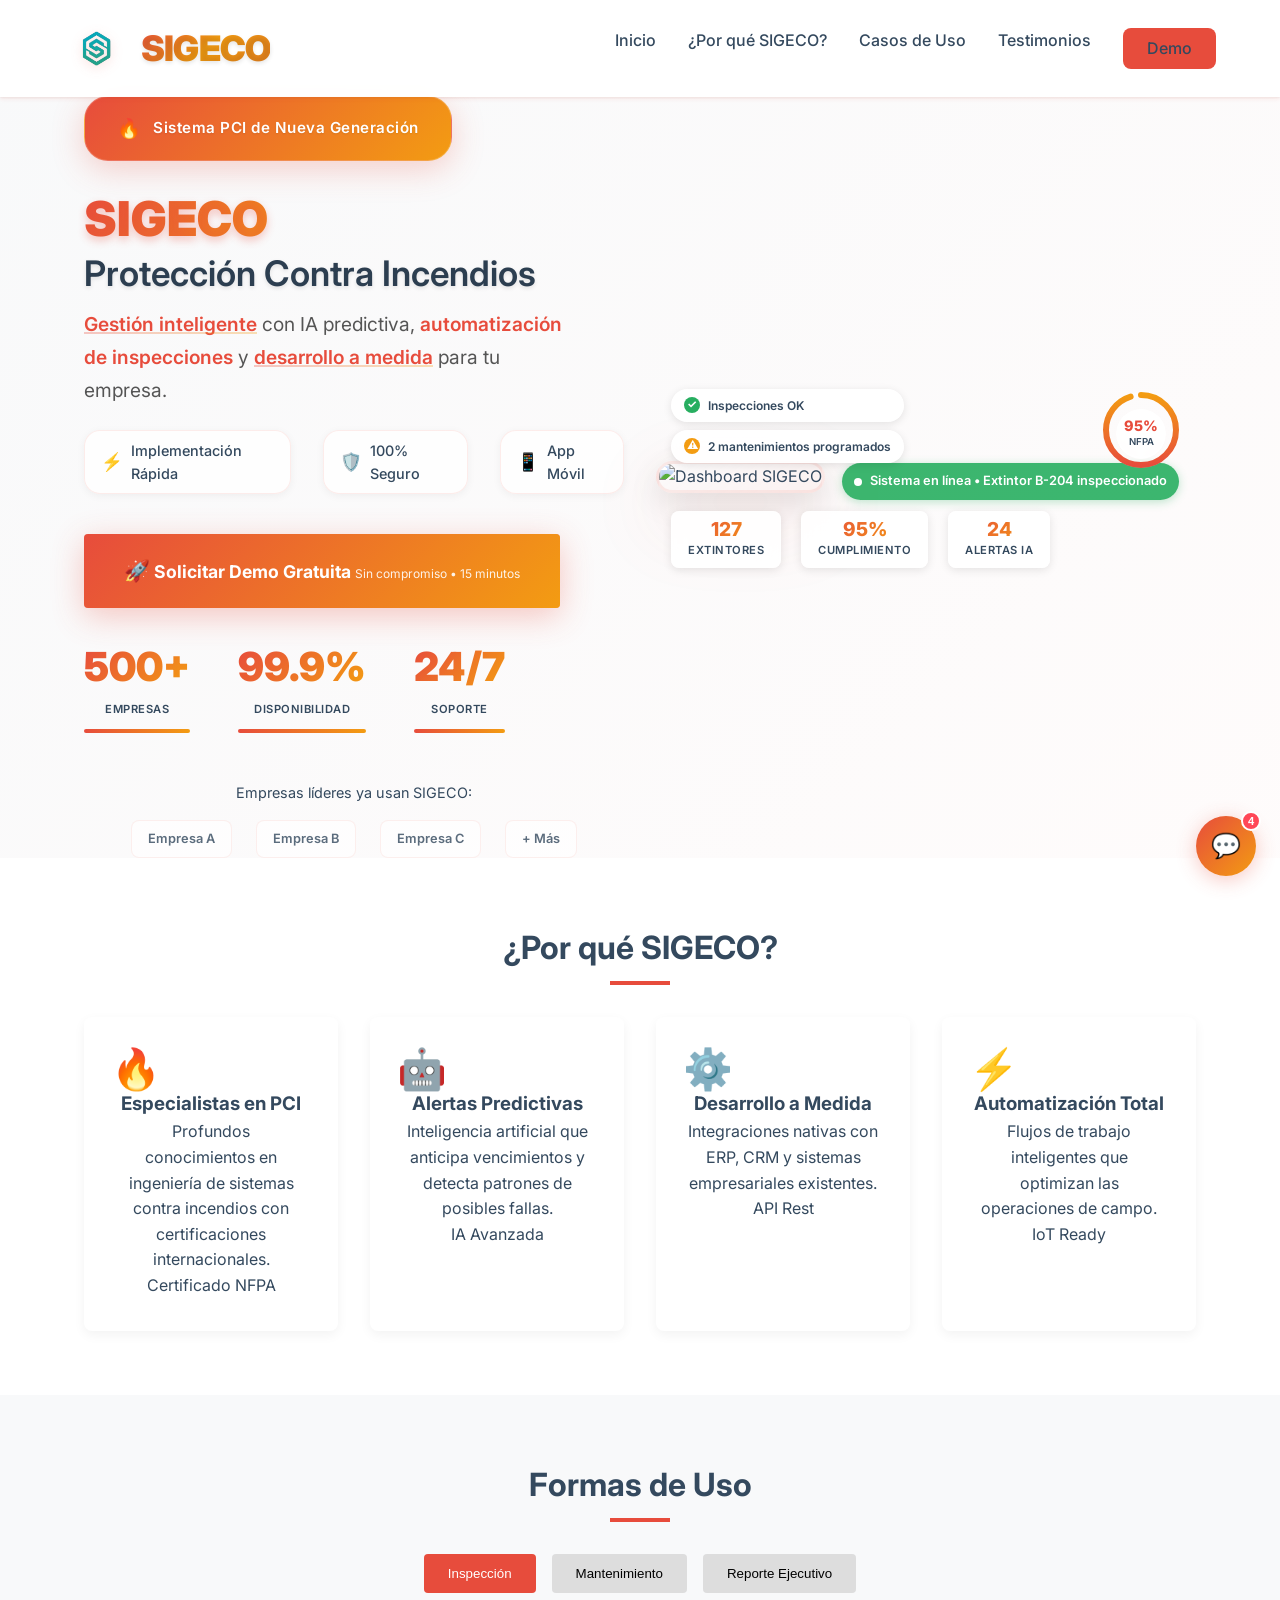
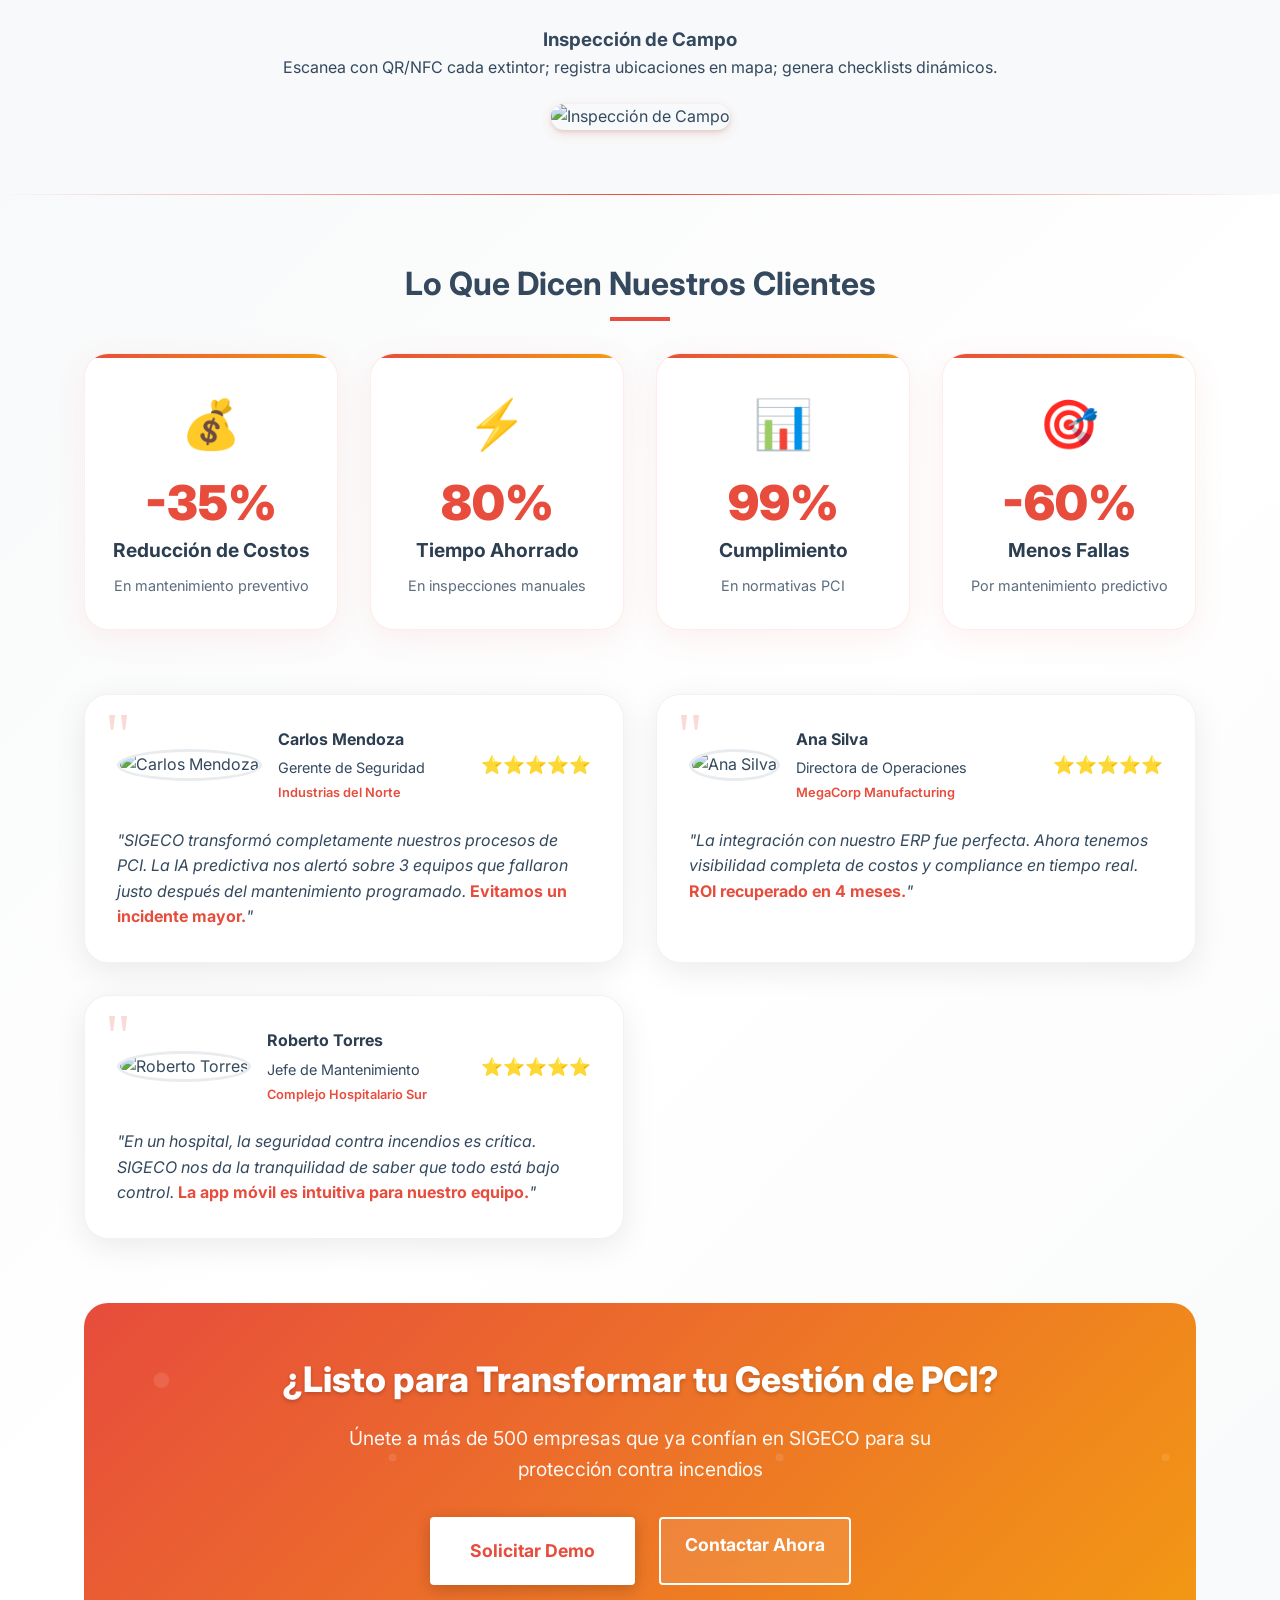
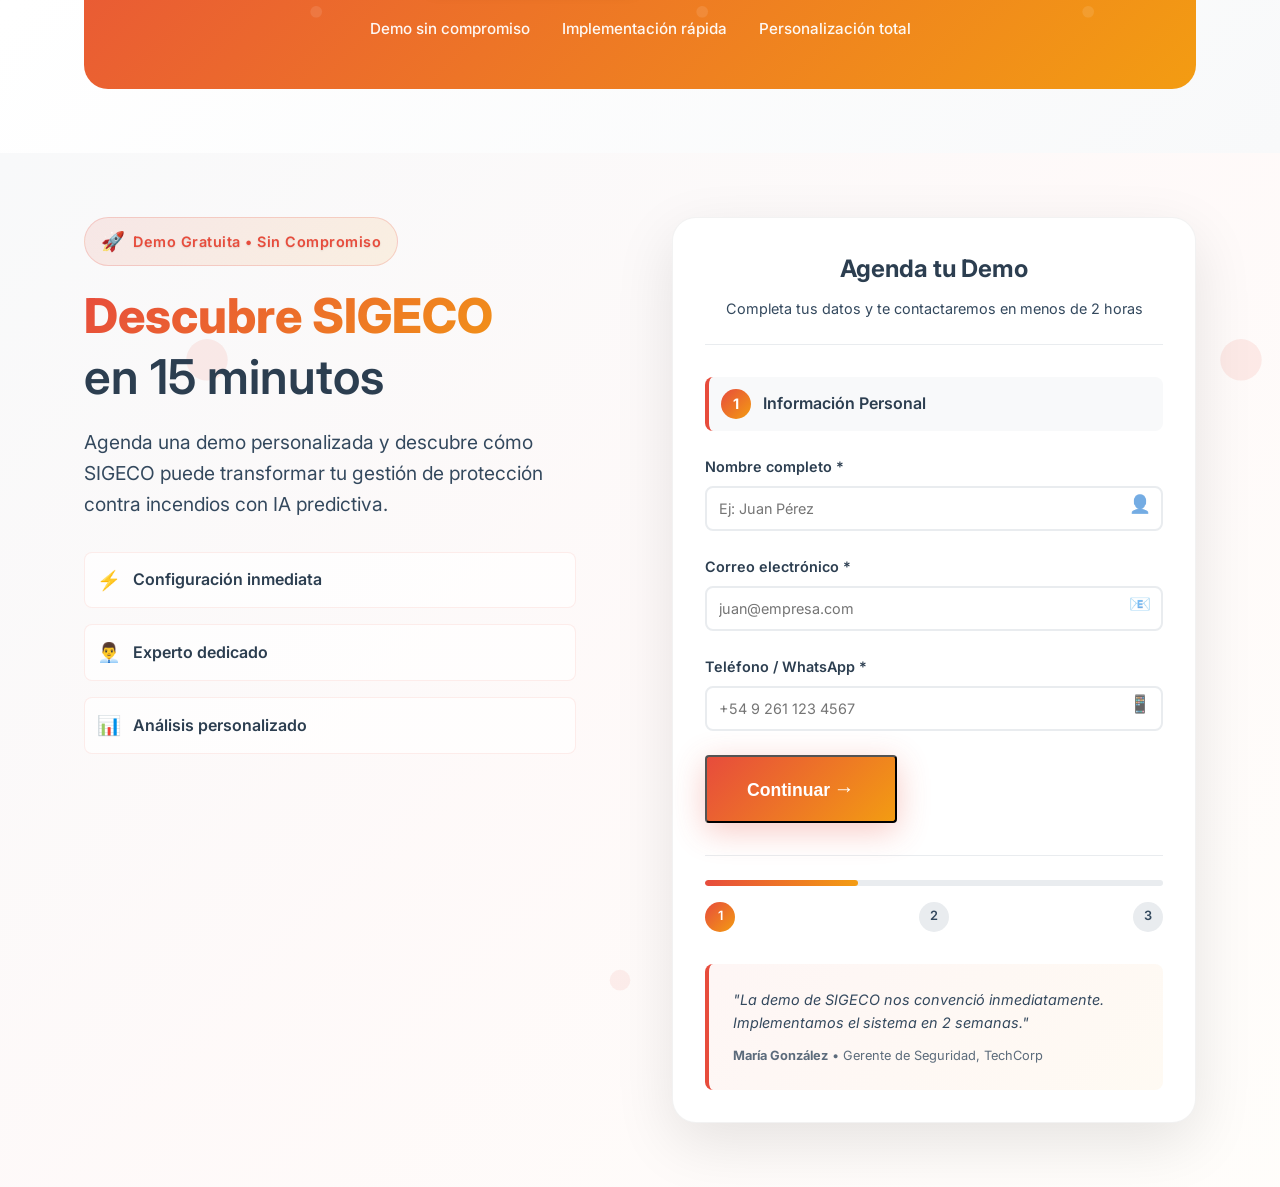
==== commit 34914be4: "Correcciones" ====
--- a/index.html
+++ b/index.html
@@ -5,10 +5,7 @@
   <meta charset="UTF-8" />
   <meta name="viewport" content="width=device-width,initial-scale=1" />
   <meta name="description" content="SIGECO - Sistema inteligente de gestión y coordinación para Protección Contra Incendios con IA predictiva y desarrollo a medida." />
-  <meta name="keywor            <a href="https://wa.me/5492615995585?text=Hola%20SIGECO,%20quiero%20información" class="btn btn-outline btn-large" target="_blank">
-              <span class="btn-icon">💬</span>
-              <span class="btn-text">Contactar Ahora</span>
-            </a>content="protección contra incendios, PCI, gestión de extintores, IA predictiva, mantenimiento, inspección, SIGECO" />
+  <meta name="keywords" content="protección contra incendios, PCI, gestión de extintores, IA predictiva, mantenimiento, inspección, SIGECO" />
   <meta name="author" content="SIGECO" />
   <title>SIGECO – Sistema de Gestión y Coordinación de PCI</title>
   
--- a/style.css
+++ b/style.css
@@ -1835,11 +1835,18 @@
   padding: 1rem;
   max-height: 280px;
   overflow-y: auto;
+  scroll-behavior: smooth;
+  transition: max-height 0.3s ease;
+}
+
+.chat-messages.expanded {
+  max-height: 380px;
 }
 
 .chat-message {
   margin-bottom: 1rem;
   animation: fadeInUp 0.3s ease-out;
+  clear: both;
 }
 
 .agent-message .message-content {
@@ -1851,6 +1858,11 @@
   line-height: 1.4;
   max-width: 85%;
   box-shadow: 0 2px 8px rgba(0, 0, 0, 0.08);
+  display: inline-block;
+}
+
+.user-message {
+  text-align: right;
 }
 
 .user-message .message-content {
@@ -1861,8 +1873,8 @@
   font-size: 0.9rem;
   line-height: 1.4;
   max-width: 85%;
-  margin-left: auto;
-  text-align: right;
+  display: inline-block;
+  box-shadow: 0 2px 8px rgba(231, 76, 60, 0.2);
 }
 
 .message-time {
@@ -1873,11 +1885,57 @@
   padding: 0 1rem;
 }
 
+/* Indicador de escritura */
+.typing-indicator {
+  margin-bottom: 1rem;
+  animation: fadeInUp 0.3s ease-out;
+}
+
+.typing-indicator .message-content {
+  background: var(--color-light);
+  padding: 0.75rem 1rem;
+  border-radius: 18px 18px 18px 4px;
+  display: inline-flex;
+  align-items: center;
+  gap: 4px;
+}
+
+.typing-dot {
+  width: 6px;
+  height: 6px;
+  background: var(--color-text);
+  border-radius: 50%;
+  opacity: 0.5;
+  animation: typingBounce 1.5s infinite;
+}
+
+.typing-dot:nth-child(2) { animation-delay: 0.3s; }
+.typing-dot:nth-child(3) { animation-delay: 0.6s; }
+
+@keyframes typingBounce {
+  0%, 80%, 100% { 
+    transform: translateY(0); 
+    opacity: 0.5; 
+  }
+  40% { 
+    transform: translateY(-4px); 
+    opacity: 1; 
+  }
+}
+
 /* Preguntas Frecuentes */
 .quick-questions {
   padding: 0 1rem 1rem;
   border-top: 1px solid var(--color-light-gray);
   margin-top: 0.5rem;
+  transition: all 0.3s ease;
+  overflow: hidden;
+}
+
+.quick-questions.collapsed {
+  padding: 0.5rem 1rem;
+  border-top: 1px solid transparent;
+  margin-top: 0;
 }
 
 .questions-title {
@@ -1886,12 +1944,48 @@
   color: var(--color-text);
   margin-bottom: 0.75rem;
   padding-top: 0.75rem;
+  cursor: pointer;
+  transition: all 0.2s ease;
+  display: flex;
+  align-items: center;
+  justify-content: space-between;
+}
+
+.questions-title:hover {
+  color: var(--color-primary);
+}
+
+.questions-title::after {
+  content: '▼';
+  transition: transform 0.2s ease;
+  font-size: 0.7rem;
+  opacity: 0.6;
+}
+
+.quick-questions.collapsed .questions-title::after {
+  transform: rotate(-90deg);
+}
+
+.quick-questions.collapsed .questions-title {
+  margin-bottom: 0;
+  padding: 0.5rem 0;
 }
 
 .question-buttons {
   display: flex;
   flex-direction: column;
   gap: 0.5rem;
+  transition: all 0.3s ease;
+  max-height: 300px;
+  opacity: 1;
+}
+
+.quick-questions.collapsed .question-buttons {
+  max-height: 0;
+  opacity: 0;
+  overflow: hidden;
+  margin: 0;
+  gap: 0;
 }
 
 .question-btn {
@@ -1911,6 +2005,10 @@
   border-color: var(--color-primary);
   transform: translateY(-1px);
   box-shadow: 0 2px 8px rgba(231, 76, 60, 0.1);
+}
+
+.question-btn:active {
+  transform: scale(0.98);
 }
 
 /* Input de Chat */
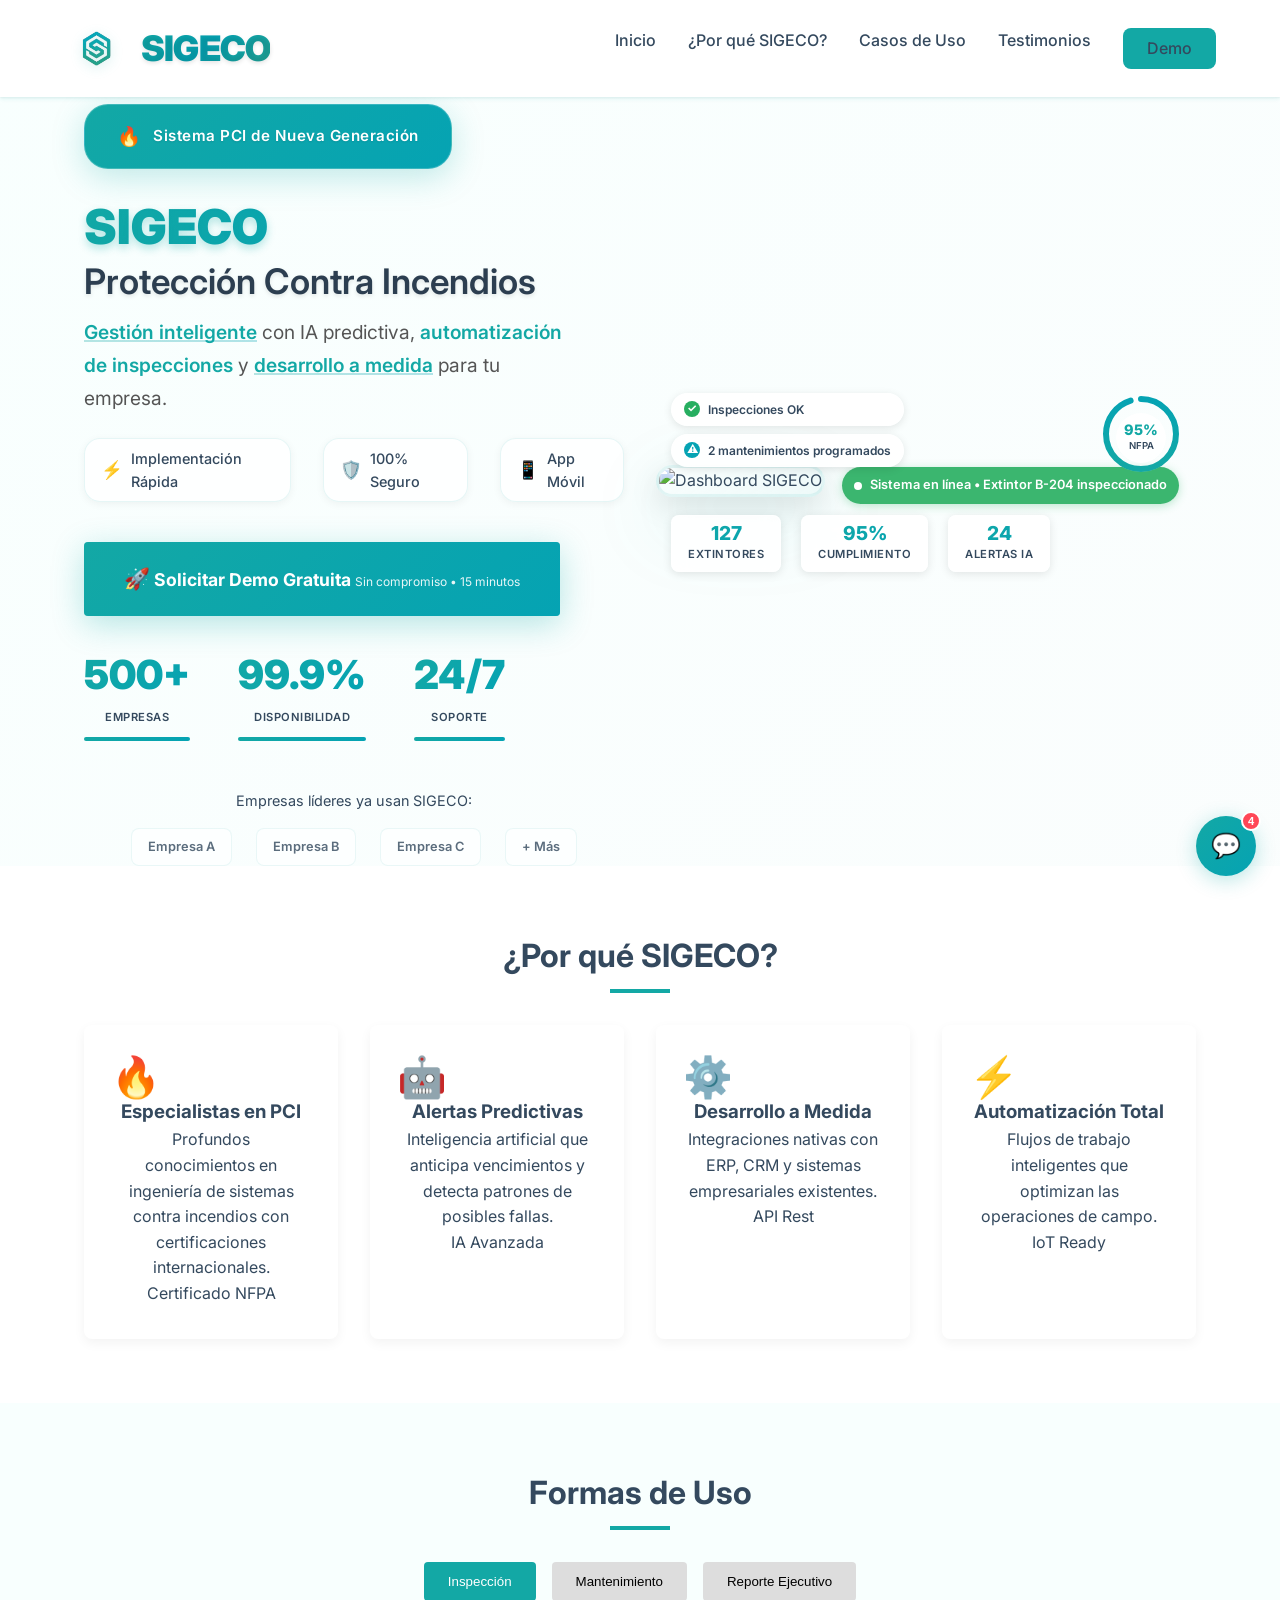
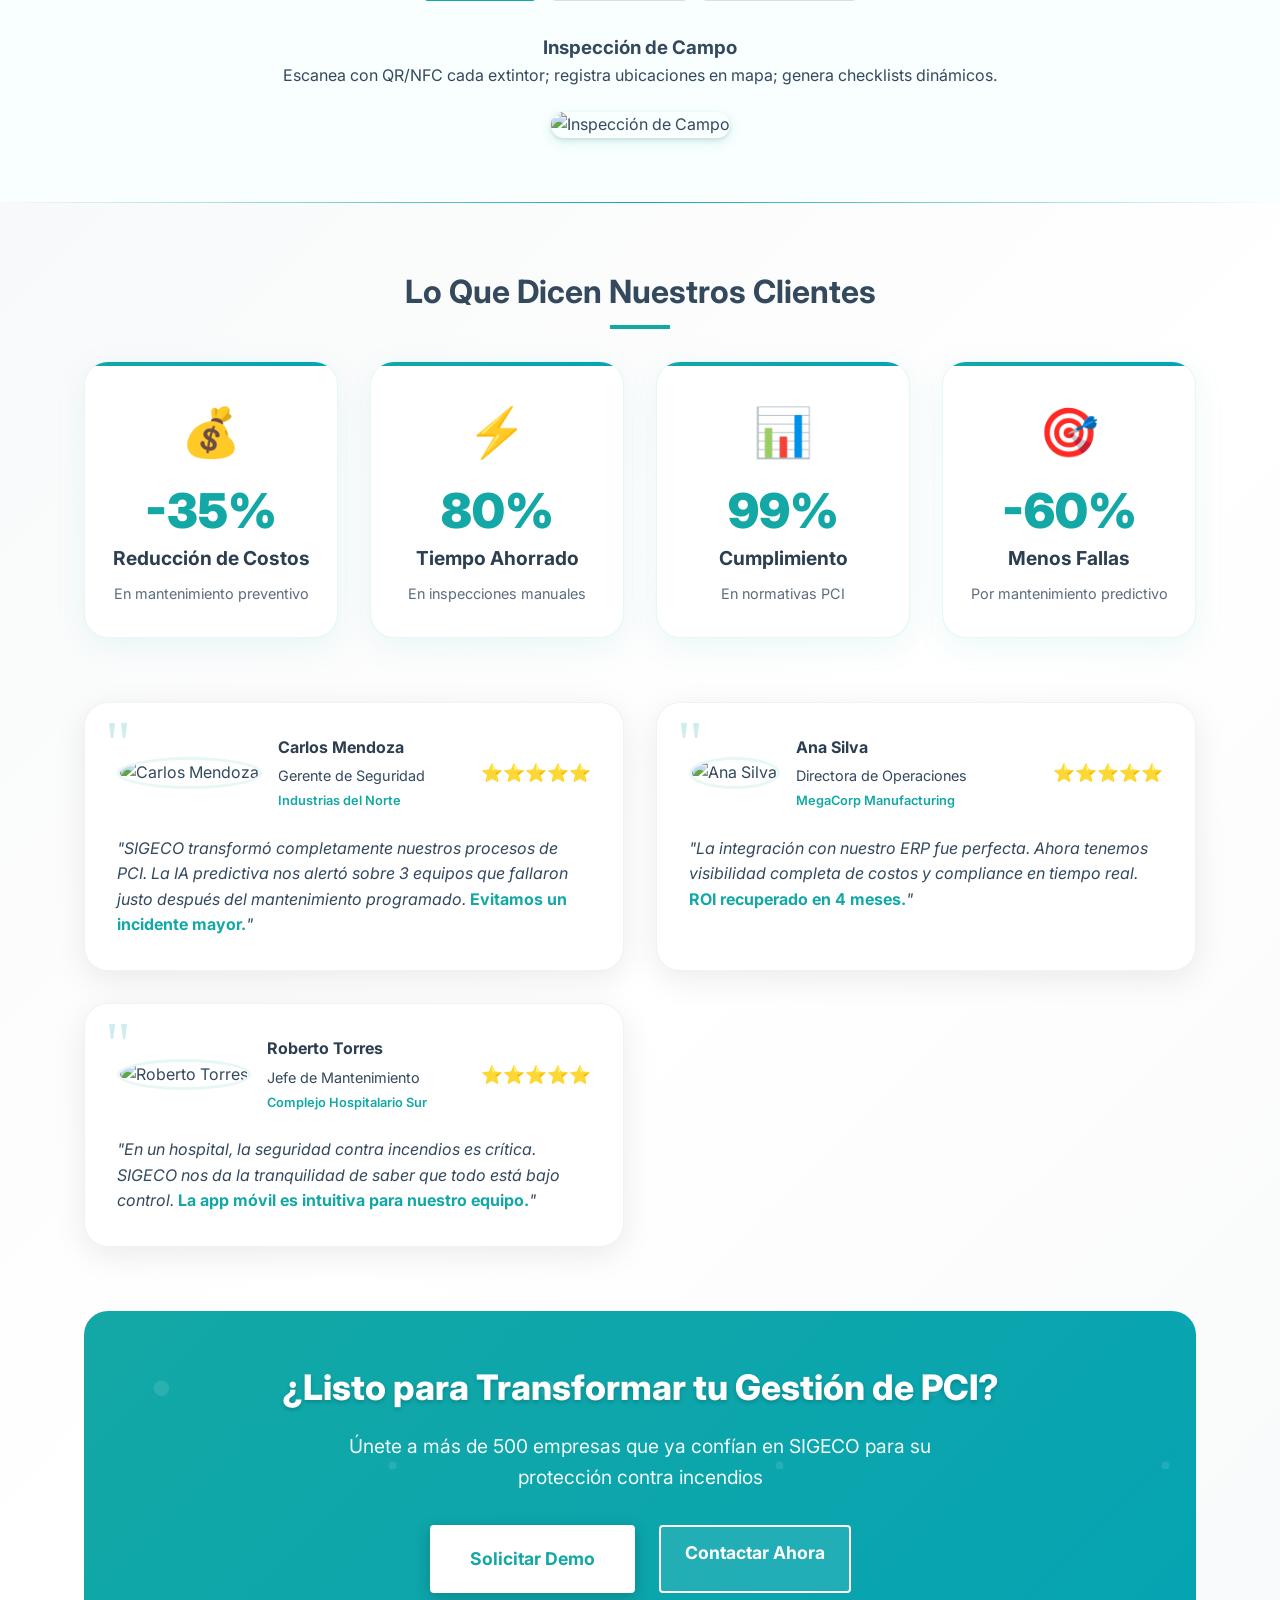
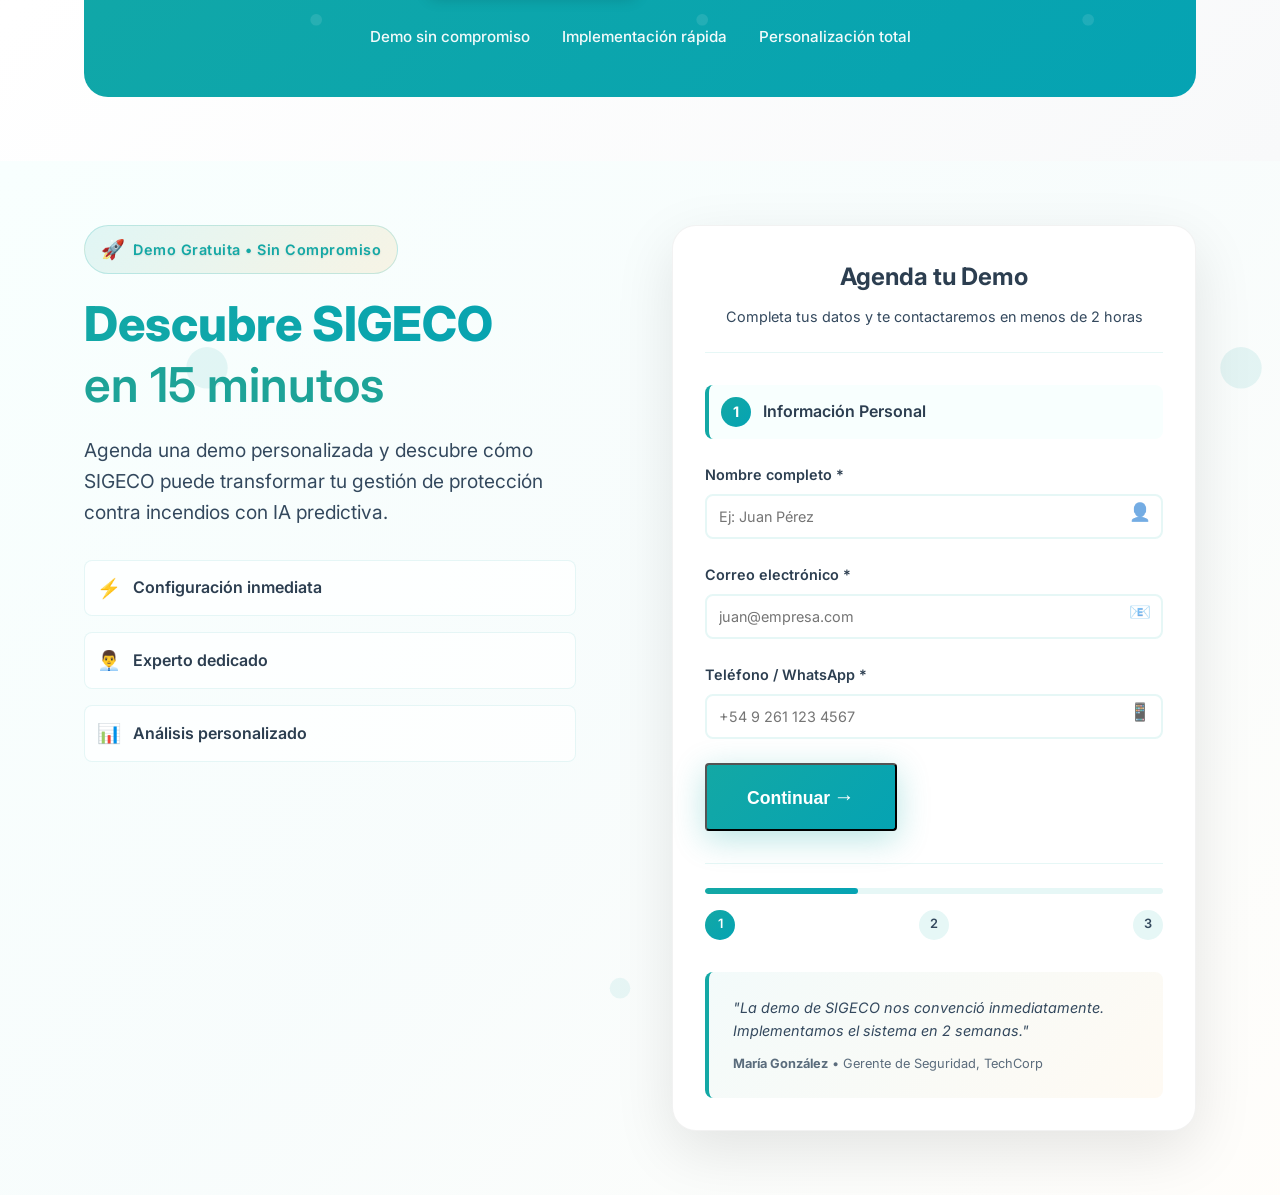
==== commit 2e4fab07: "correcciones" ====
--- a/index.html
+++ b/index.html
@@ -177,8 +177,8 @@
               <svg class="progress-svg" width="80" height="80">
                 <defs>
                   <linearGradient id="progressGradient" x1="0%" y1="0%" x2="100%" y2="0%">
-                    <stop offset="0%" style="stop-color:#E74C3C;stop-opacity:1" />
-                    <stop offset="100%" style="stop-color:#F39C12;stop-opacity:1" />
+                    <stop offset="0%" style="stop-color:#13A8A5;stop-opacity:1" />
+                    <stop offset="100%" style="stop-color:#05A3B3;stop-opacity:1" />
                   </linearGradient>
                 </defs>
                 <circle class="progress-bg" cx="40" cy="40" r="35"/>
--- a/style.css
+++ b/style.css
@@ -6,30 +6,30 @@
 }
 
 :root {
-  /* Colores basados en logo SIGECO */
-  --color-primary: #E74C3C;        /* Rojo del logo */
-  --color-primary-dark: #C0392B;   /* Rojo más oscuro */
-  --color-primary-light: #EC7063;  /* Rojo más claro */
-  --color-secondary: #2C3E50;      /* Azul marino del logo */
-  --color-secondary-light: #34495E; /* Azul marino claro */
-  --color-accent: #F39C12;         /* Naranja/amarillo del logo */
-  --color-accent-light: #F7DC6F;   /* Amarillo más claro */
+  /* Colores basados en logo SIGECO - Paleta Turquesa */
+  --color-primary: #13A8A5;        /* Turquesa principal del logo */
+  --color-primary-dark: #05A3B3;   /* Turquesa más oscuro */
+  --color-primary-light: #27A694;  /* Turquesa más claro */
+  --color-secondary: #1EA398;      /* Turquesa alternativo */
+  --color-secondary-light: #34B7B3; /* Turquesa claro */
+  --color-accent: #05A3B3;         /* Acento turquesa oscuro */
+  --color-accent-light: #7BCCC9;   /* Turquesa muy claro */
   
   /* Colores neutros */
-  --color-light: #F8F9FA;
-  --color-light-gray: #E9ECEF;
-  --color-dark: #2C3E50;
-  --color-text: #34495E;
-  --color-success: #27AE60;
-  --color-warning: #F39C12;
-  --color-danger: #E74C3C;
+  --color-light: #F8FFFE;          /* Fondo con tinte turquesa muy sutil */
+  --color-light-gray: #E6F7F6;     /* Gris con tinte turquesa */
+  --color-dark: #2C3E50;           /* Mantenemos el azul oscuro para contraste */
+  --color-text: #34495E;           /* Texto neutro */
+  --color-success: #27A694;        /* Verde-turquesa para success */
+  --color-warning: #F39C12;        /* Mantenemos naranja para warnings */
+  --color-danger: #E74C3C;         /* Mantenemos rojo para errores */
   
-  /* Tipografía y efectos */
+  /* Tipografía y efectos con nueva paleta */
   --font-sans: 'Inter', -apple-system, BlinkMacSystemFont, 'Segoe UI', Roboto, sans-serif;
-  --shadow-sm: 0 2px 4px rgba(231,76,60,0.1), 0 1px 2px rgba(0,0,0,0.05);
-  --shadow-md: 0 4px 12px rgba(231,76,60,0.15), 0 2px 4px rgba(0,0,0,0.1);
-  --shadow-lg: 0 15px 35px rgba(231,76,60,0.1), 0 5px 15px rgba(0,0,0,0.08);
-  --shadow-accent: 0 4px 15px rgba(243,156,18,0.3);
+  --shadow-sm: 0 2px 4px rgba(19,168,165,0.1), 0 1px 2px rgba(0,0,0,0.05);
+  --shadow-md: 0 4px 12px rgba(19,168,165,0.15), 0 2px 4px rgba(0,0,0,0.1);
+  --shadow-lg: 0 15px 35px rgba(19,168,165,0.1), 0 5px 15px rgba(0,0,0,0.08);
+  --shadow-accent: 0 4px 15px rgba(5,163,179,0.3);
   --radius-sm: 8px;
   --radius-md: 16px;
   --radius-lg: 24px;
@@ -121,13 +121,13 @@
   width: 65px;
   object-fit: contain;
   transition: var(--transition);
-  filter: drop-shadow(0 3px 6px rgba(231,76,60,0.2));
+  filter: drop-shadow(0 3px 6px rgba(19,168,165,0.2));
 }
 
 .logo-text {
   font-size: 2.2rem;
   font-weight: 900;
-  background: linear-gradient(135deg, #E74C3C, #F39C12, #E67E22);
+  background: linear-gradient(135deg, #13A8A5, #05A3B3, #27A694);
   -webkit-background-clip: text;
   -webkit-text-fill-color: transparent;
   background-clip: text;
@@ -137,11 +137,11 @@
 
 .navbar .logo:hover .logo-img {
   transform: scale(1.1);
-  filter: drop-shadow(0 6px 12px rgba(231,76,60,0.3));
+  filter: drop-shadow(0 6px 12px rgba(19,168,165,0.3));
 }
 
 .navbar .logo:hover .logo-text {
-  background: linear-gradient(135deg, #C0392B, #E74C3C, #F39C12);
+  background: linear-gradient(135deg, #05A3B3, #13A8A5, #27A694);
   -webkit-background-clip: text;
   -webkit-text-fill-color: transparent;
   background-clip: text;
@@ -302,6 +302,7 @@
 
 /* Hero Badge Enhanced */
 .hero-badge {
+  margin-top: 0.5rem;
   display: inline-flex;
   align-items: center;
   gap: 12px;
@@ -313,7 +314,7 @@
   font-weight: 600;
   margin-bottom: 2rem;
   animation: slideInUp 0.8s ease-out;
-  box-shadow: 0 8px 32px rgba(231,76,60,0.25);
+  box-shadow: 0 8px 32px rgba(19,168,165,0.25);
   position: relative;
   overflow: hidden;
   border: 1px solid rgba(255,255,255,0.2);
@@ -357,7 +358,7 @@
   -webkit-text-fill-color: transparent;
   background-clip: text;
   font-weight: 900;
-  text-shadow: 0 4px 8px rgba(231,76,60,0.3);
+  text-shadow: 0 4px 8px rgba(19,168,165,0.3);
   margin-bottom: 0.5rem;
 }
 
@@ -415,7 +416,7 @@
   font-weight: 500;
   color: var(--color-text);
   box-shadow: 0 2px 8px rgba(0,0,0,0.05);
-  border: 1px solid rgba(231,76,60,0.1);
+  border: 1px solid rgba(19,168,165,0.1);
 }
 
 .mini-icon {
@@ -446,7 +447,7 @@
   flex-direction: column;
   gap: 4px;
   background: linear-gradient(135deg, var(--color-primary) 0%, var(--color-accent) 100%);
-  box-shadow: 0 8px 32px rgba(231,76,60,0.3);
+  box-shadow: 0 8px 32px rgba(19,168,165,0.3);
 }
 
 .btn-text {
@@ -533,7 +534,7 @@
   font-size: 0.8rem;
   font-weight: 600;
   color: var(--color-text);
-  border: 1px solid rgba(231,76,60,0.1);
+  border: 1px solid rgba(19,168,165,0.1);
   opacity: 0.8;
   transition: var(--transition);
 }
@@ -593,8 +594,8 @@
   padding: 2rem 1.5rem;
   border-radius: var(--radius-lg);
   text-align: center;
-  box-shadow: 0 8px 32px rgba(231,76,60,0.08);
-  border: 1px solid rgba(231,76,60,0.1);
+  box-shadow: 0 8px 32px rgba(19,168,165,0.08);
+  border: 1px solid rgba(19,168,165,0.1);
   transition: var(--transition);
   position: relative;
   overflow: hidden;
@@ -612,7 +613,7 @@
 
 .metric-card:hover {
   transform: translateY(-8px);
-  box-shadow: 0 16px 48px rgba(231,76,60,0.15);
+  box-shadow: 0 16px 48px rgba(19,168,165,0.15);
 }
 
 .metric-icon {
@@ -920,7 +921,7 @@
 .stat-value {
   font-size: 1.2rem;
   font-weight: 800;
-  background: linear-gradient(135deg, #E74C3C, #F39C12);
+  background: linear-gradient(135deg, #13A8A5, #05A3B3);
   -webkit-background-clip: text;
   -webkit-text-fill-color: transparent;
   background-clip: text;
@@ -1003,7 +1004,7 @@
 }
 
 .status-warning .status-icon {
-  background: #F39C12;
+  background: #05A3B3;
 }
 
 /* Progress Ring */
@@ -1052,7 +1053,7 @@
 .progress-value {
   font-size: 0.9rem;
   font-weight: 800;
-  color: #E74C3C;
+  color: #13A8A5;
   line-height: 1;
 }
 
@@ -1139,7 +1140,7 @@
 /* HERO */
 .hero {
   padding-top: 6rem;
-  background: linear-gradient(135deg, var(--color-light) 0%, rgba(231,76,60,0.02) 100%);
+  background: linear-gradient(135deg, var(--color-light) 0%, rgba(19,168,165,0.02) 100%);
 }
 
 .hero-grid {
@@ -1168,16 +1169,16 @@
   width: 100%;
   height: auto;
   border-radius: var(--radius-lg);
-  box-shadow: 0 25px 80px rgba(231,76,60,0.15), 0 10px 30px rgba(0,0,0,0.1);
+  box-shadow: 0 25px 80px rgba(19,168,165,0.15), 0 10px 30px rgba(0,0,0,0.1);
   transition: var(--transition);
-  border: 3px solid rgba(231,76,60,0.1);
-  background: linear-gradient(145deg, rgba(255,255,255,0.1), rgba(231,76,60,0.05));
+  border: 3px solid rgba(19,168,165,0.1);
+  background: linear-gradient(145deg, rgba(255,255,255,0.1), rgba(19,168,165,0.05));
 }
 
 .hero-dashboard:hover {
   transform: scale(1.03) translateY(-8px);
-  box-shadow: 0 35px 100px rgba(231,76,60,0.2), 0 15px 40px rgba(0,0,0,0.15);
-  border-color: rgba(231,76,60,0.2);
+  box-shadow: 0 35px 100px rgba(19,168,165,0.2), 0 15px 40px rgba(0,0,0,0.15);
+  border-color: rgba(19,168,165,0.2);
 }
 
 .hero-text h1 {
@@ -1308,7 +1309,7 @@
 .demo {
   position: relative;
   overflow: hidden;
-  background: linear-gradient(135deg, var(--color-light) 0%, rgba(231,76,60,0.03) 50%, rgba(243,156,18,0.02) 100%);
+  background: linear-gradient(135deg, var(--color-light) 0%, rgba(19,168,165,0.03) 50%, rgba(243,156,18,0.02) 100%);
 }
 
 .demo-background {
@@ -1317,7 +1318,7 @@
   left: 0;
   width: 100%;
   height: 100%;
-  background: url('data:image/svg+xml,<svg xmlns="http://www.w3.org/2000/svg" viewBox="0 0 100 100"><defs><radialGradient id="demo-gradient" cx="50%" cy="50%" r="50%"><stop offset="0%" style="stop-color:rgba(231,76,60,0.05);stop-opacity:1" /><stop offset="100%" style="stop-color:rgba(243,156,18,0.02);stop-opacity:1" /></radialGradient></defs><circle cx="20" cy="20" r="2" fill="rgba(231,76,60,0.1)"/><circle cx="80" cy="40" r="1.5" fill="rgba(243,156,18,0.1)"/><circle cx="60" cy="80" r="1" fill="rgba(231,76,60,0.08)"/></svg>');
+  background: url('data:image/svg+xml,<svg xmlns="http://www.w3.org/2000/svg" viewBox="0 0 100 100"><defs><radialGradient id="demo-gradient" cx="50%" cy="50%" r="50%"><stop offset="0%" style="stop-color:rgba(19,168,165,0.05);stop-opacity:1" /><stop offset="100%" style="stop-color:rgba(243,156,18,0.02);stop-opacity:1" /></radialGradient></defs><circle cx="20" cy="20" r="2" fill="rgba(19,168,165,0.1)"/><circle cx="80" cy="40" r="1.5" fill="rgba(243,156,18,0.1)"/><circle cx="60" cy="80" r="1" fill="rgba(19,168,165,0.08)"/></svg>');
   pointer-events: none;
 }
 
@@ -1339,14 +1340,14 @@
   display: inline-flex;
   align-items: center;
   gap: 0.5rem;
-  background: linear-gradient(135deg, rgba(231,76,60,0.1), rgba(243,156,18,0.1));
+  background: linear-gradient(135deg, rgba(19,168,165,0.1), rgba(243,156,18,0.1));
   color: var(--color-primary);
   padding: 0.5rem 1rem;
   border-radius: 25px;
   font-size: 0.9rem;
   font-weight: 600;
   margin-bottom: 1.5rem;
-  border: 1px solid rgba(231,76,60,0.2);
+  border: 1px solid rgba(19,168,165,0.2);
 }
 
 .demo-title {
@@ -1391,7 +1392,7 @@
   padding: 0.75rem;
   background: rgba(255,255,255,0.7);
   border-radius: 8px;
-  border: 1px solid rgba(231,76,60,0.1);
+  border: 1px solid rgba(19,168,165,0.1);
 }
 
 .benefit-icon {
@@ -1504,7 +1505,7 @@
 .form-textarea:focus {
   outline: none;
   border-color: var(--color-primary);
-  box-shadow: 0 0 0 3px rgba(231,76,60,0.1);
+  box-shadow: 0 0 0 3px rgba(19,168,165,0.1);
 }
 
 .input-icon {
@@ -1537,7 +1538,7 @@
 
 .radio-option:hover {
   border-color: var(--color-primary);
-  background: rgba(231,76,60,0.02);
+  background: rgba(19,168,165,0.02);
 }
 
 .radio-option input:checked + .radio-custom + .radio-content {
@@ -1675,7 +1676,7 @@
 .form-testimonial {
   margin-top: 2rem;
   padding: 1.5rem;
-  background: linear-gradient(135deg, rgba(231,76,60,0.05), rgba(243,156,18,0.05));
+  background: linear-gradient(135deg, rgba(19,168,165,0.05), rgba(243,156,18,0.05));
   border-radius: 8px;
   border-left: 4px solid var(--color-primary);
 }
@@ -1711,7 +1712,7 @@
   height: 60px;
   cursor: pointer;
   position: relative;
-  box-shadow: 0 4px 20px rgba(231, 76, 60, 0.3);
+  box-shadow: 0 4px 20px rgba(19, 168, 165, 0.3);
   transition: var(--transition);
   display: flex;
   align-items: center;
@@ -1720,7 +1721,7 @@
 
 .chat-toggle:hover {
   transform: scale(1.1);
-  box-shadow: 0 6px 30px rgba(231, 76, 60, 0.4);
+  box-shadow: 0 6px 30px rgba(19, 168, 165, 0.4);
 }
 
 .chat-icon {
@@ -1874,7 +1875,7 @@
   line-height: 1.4;
   max-width: 85%;
   display: inline-block;
-  box-shadow: 0 2px 8px rgba(231, 76, 60, 0.2);
+  box-shadow: 0 2px 8px rgba(19, 168, 165, 0.2);
 }
 
 .message-time {
@@ -2004,7 +2005,7 @@
   background: var(--color-light);
   border-color: var(--color-primary);
   transform: translateY(-1px);
-  box-shadow: 0 2px 8px rgba(231, 76, 60, 0.1);
+  box-shadow: 0 2px 8px rgba(19, 168, 165, 0.1);
 }
 
 .question-btn:active {
@@ -2033,7 +2034,7 @@
 
 .chat-input:focus {
   border-color: var(--color-primary);
-  box-shadow: 0 0 0 3px rgba(231, 76, 60, 0.1);
+  box-shadow: 0 0 0 3px rgba(19, 168, 165, 0.1);
 }
 
 .send-btn {
@@ -2140,6 +2141,212 @@
   display: block;
   text-align: center;
   margin: 1rem;
+}
+
+/* Modal de Opciones de Envío */
+.submission-modal {
+  position: fixed;
+  top: 0;
+  left: 0;
+  width: 100%;
+  height: 100%;
+  background: rgba(0, 0, 0, 0.8);
+  display: flex;
+  align-items: center;
+  justify-content: center;
+  z-index: 10000;
+  opacity: 0;
+  visibility: hidden;
+  transition: all 0.3s ease;
+}
+
+.submission-modal.active {
+  opacity: 1;
+  visibility: visible;
+}
+
+.modal-content {
+  background: white;
+  border-radius: var(--radius-md);
+  width: 90%;
+  max-width: 600px;
+  max-height: 90vh;
+  overflow-y: auto;
+  box-shadow: var(--shadow-lg);
+  transform: scale(0.9);
+  transition: transform 0.3s ease;
+}
+
+.submission-modal.active .modal-content {
+  transform: scale(1);
+}
+
+.modal-header {
+  display: flex;
+  justify-content: space-between;
+  align-items: center;
+  padding: 1.5rem;
+  border-bottom: 1px solid var(--color-light-gray);
+  background: linear-gradient(135deg, var(--color-primary), var(--color-accent));
+  color: white;
+  border-radius: var(--radius-md) var(--radius-md) 0 0;
+}
+
+.modal-header h3 {
+  margin: 0;
+  font-size: 1.25rem;
+  font-weight: 600;
+}
+
+.modal-close {
+  background: none;
+  border: none;
+  color: white;
+  font-size: 1.5rem;
+  cursor: pointer;
+  width: 32px;
+  height: 32px;
+  display: flex;
+  align-items: center;
+  justify-content: center;
+  border-radius: 50%;
+  transition: var(--transition);
+}
+
+.modal-close:hover {
+  background: rgba(255, 255, 255, 0.2);
+}
+
+.modal-body {
+  padding: 1.5rem;
+}
+
+.submission-summary {
+  margin-bottom: 2rem;
+  padding: 1rem;
+  background: var(--color-light);
+  border-radius: var(--radius-sm);
+  border-left: 4px solid var(--color-primary);
+}
+
+.submission-summary h4 {
+  margin: 0 0 1rem 0;
+  color: var(--color-dark);
+  font-size: 1rem;
+}
+
+.data-summary {
+  display: grid;
+  gap: 0.5rem;
+}
+
+.data-row {
+  font-size: 0.9rem;
+  color: var(--color-text);
+  padding: 0.25rem 0;
+}
+
+.data-row strong {
+  color: var(--color-dark);
+  min-width: 120px;
+  display: inline-block;
+}
+
+.submission-options h4 {
+  margin: 0 0 1rem 0;
+  color: var(--color-dark);
+  font-size: 1rem;
+}
+
+.option-card {
+  display: flex;
+  align-items: center;
+  gap: 1rem;
+  padding: 1.25rem;
+  border: 2px solid var(--color-light-gray);
+  border-radius: var(--radius-sm);
+  margin-bottom: 1rem;
+  transition: var(--transition);
+  cursor: pointer;
+}
+
+.option-card:hover {
+  border-color: var(--color-primary);
+  transform: translateY(-2px);
+  box-shadow: var(--shadow-md);
+}
+
+.whatsapp-option:hover {
+  background: linear-gradient(135deg, rgba(19,168,165,0.05) 0%, rgba(5,163,179,0.05) 100%);
+}
+
+.email-option:hover {
+  background: linear-gradient(135deg, rgba(19,168,165,0.03) 0%, rgba(5,163,179,0.03) 100%);
+}
+
+.option-icon {
+  font-size: 2rem;
+  flex-shrink: 0;
+}
+
+.option-content {
+  flex: 1;
+}
+
+.option-content h5 {
+  margin: 0 0 0.25rem 0;
+  font-size: 1.1rem;
+  color: var(--color-dark);
+  font-weight: 600;
+}
+
+.option-content p {
+  margin: 0 0 0.75rem 0;
+  font-size: 0.9rem;
+  color: var(--color-text);
+}
+
+.btn-whatsapp {
+  background: linear-gradient(135deg, #25D366, #128C7E);
+  border: none;
+}
+
+.btn-whatsapp:hover {
+  background: linear-gradient(135deg, #22c55e, #16a085);
+  transform: translateY(-2px);
+}
+
+.btn-email {
+  border-color: var(--color-primary);
+  color: var(--color-primary);
+}
+
+.btn-email:hover {
+  background: var(--color-primary);
+  color: white;
+}
+
+.modal-footer {
+  padding: 1rem 1.5rem;
+  border-top: 1px solid var(--color-light-gray);
+  background: var(--color-light);
+  border-radius: 0 0 var(--radius-md) var(--radius-md);
+}
+
+.btn-secondary {
+  background: var(--color-light-gray);
+  color: var(--color-text);
+  border: none;
+  padding: 0.75rem 1.5rem;
+  border-radius: var(--radius-sm);
+  font-weight: 500;
+  cursor: pointer;
+  transition: var(--transition);
+}
+
+.btn-secondary:hover {
+  background: var(--color-text);
+  color: white;
 }
 
 /* RESPONSIVE */
@@ -2229,6 +2436,33 @@
     padding: 3rem 0;
   }
 
+  /* Modal responsive */
+  .modal-content {
+    width: 95%;
+    margin: 1rem;
+  }
+  
+  .modal-header,
+  .modal-body,
+  .modal-footer {
+    padding: 1rem;
+  }
+  
+  .option-card {
+    flex-direction: column;
+    text-align: center;
+    gap: 0.75rem;
+  }
+  
+  .option-content {
+    width: 100%;
+  }
+  
+  .data-row strong {
+    display: block;
+    margin-bottom: 0.25rem;
+  }
+
   .section-title {
     font-size: 2rem;
   }
@@ -2477,4 +2711,4 @@
   .company-logos {
     gap: 1rem;
   }
-}+}
